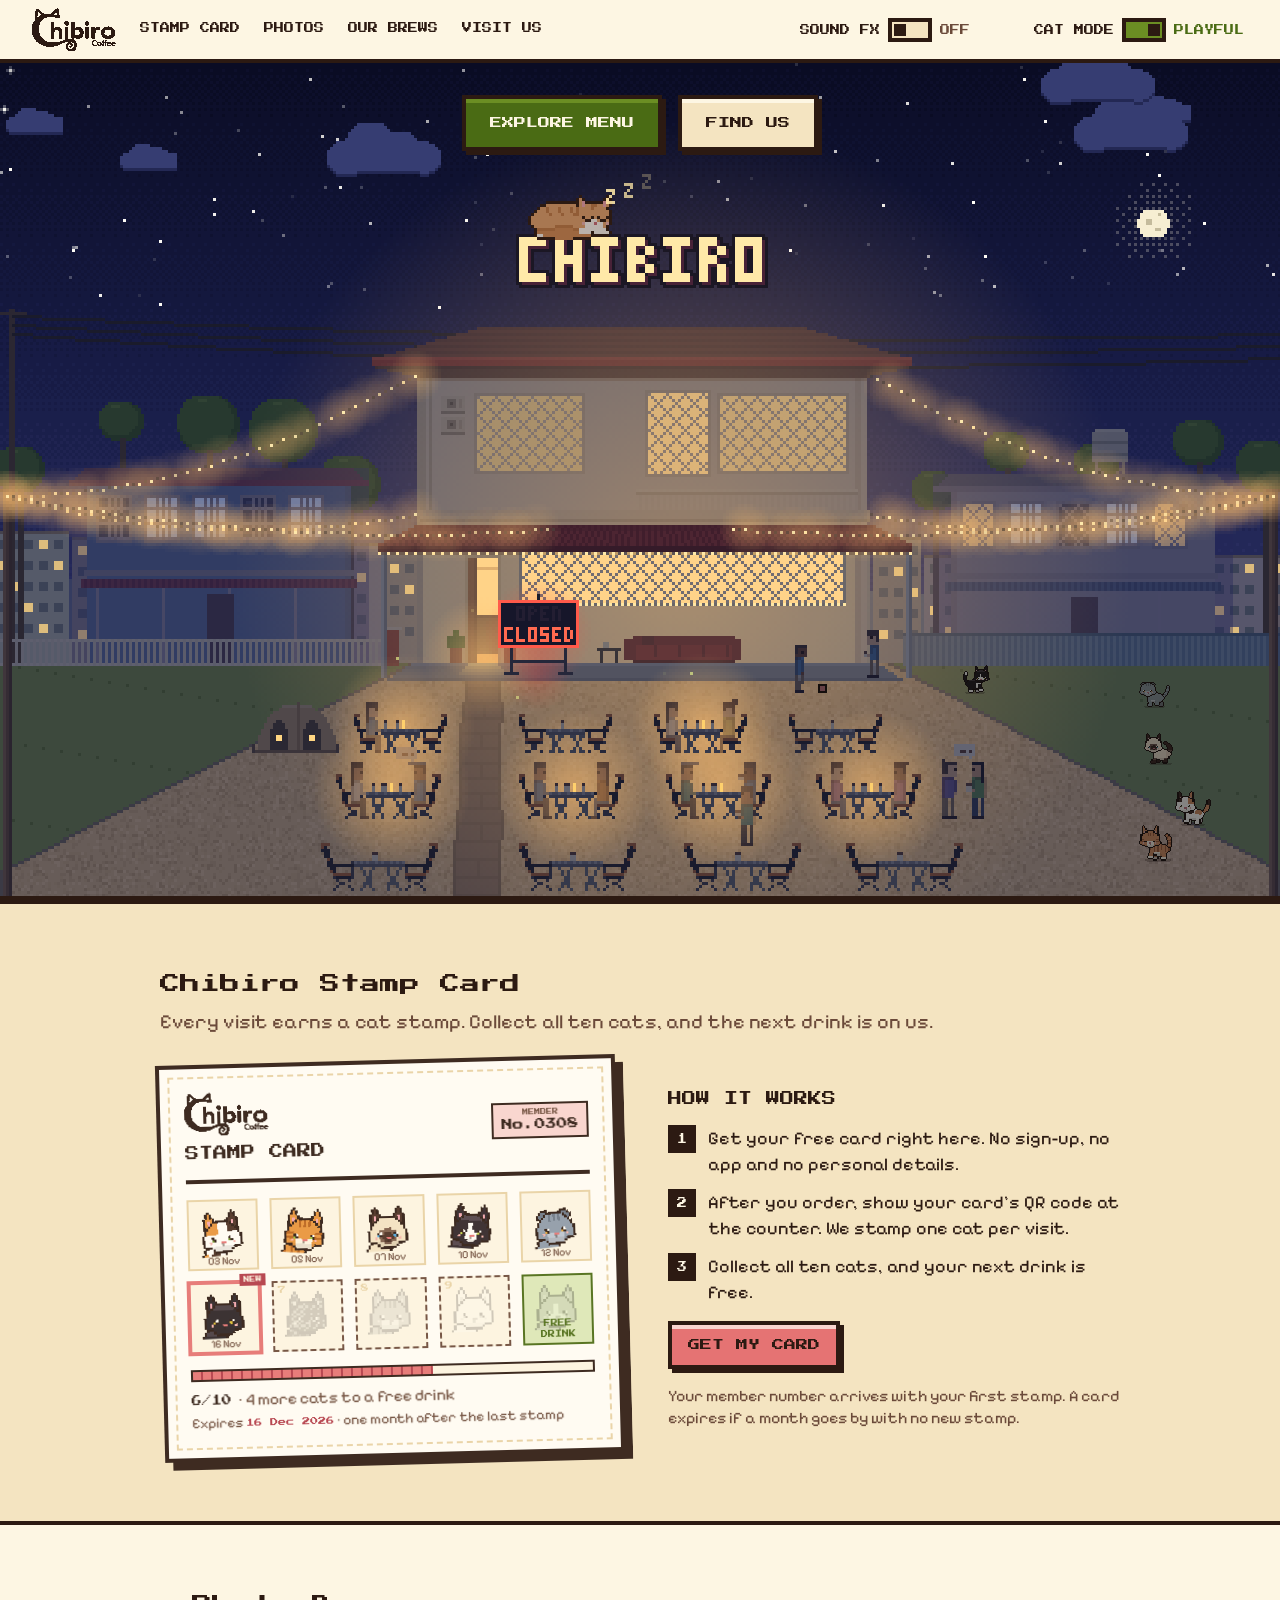
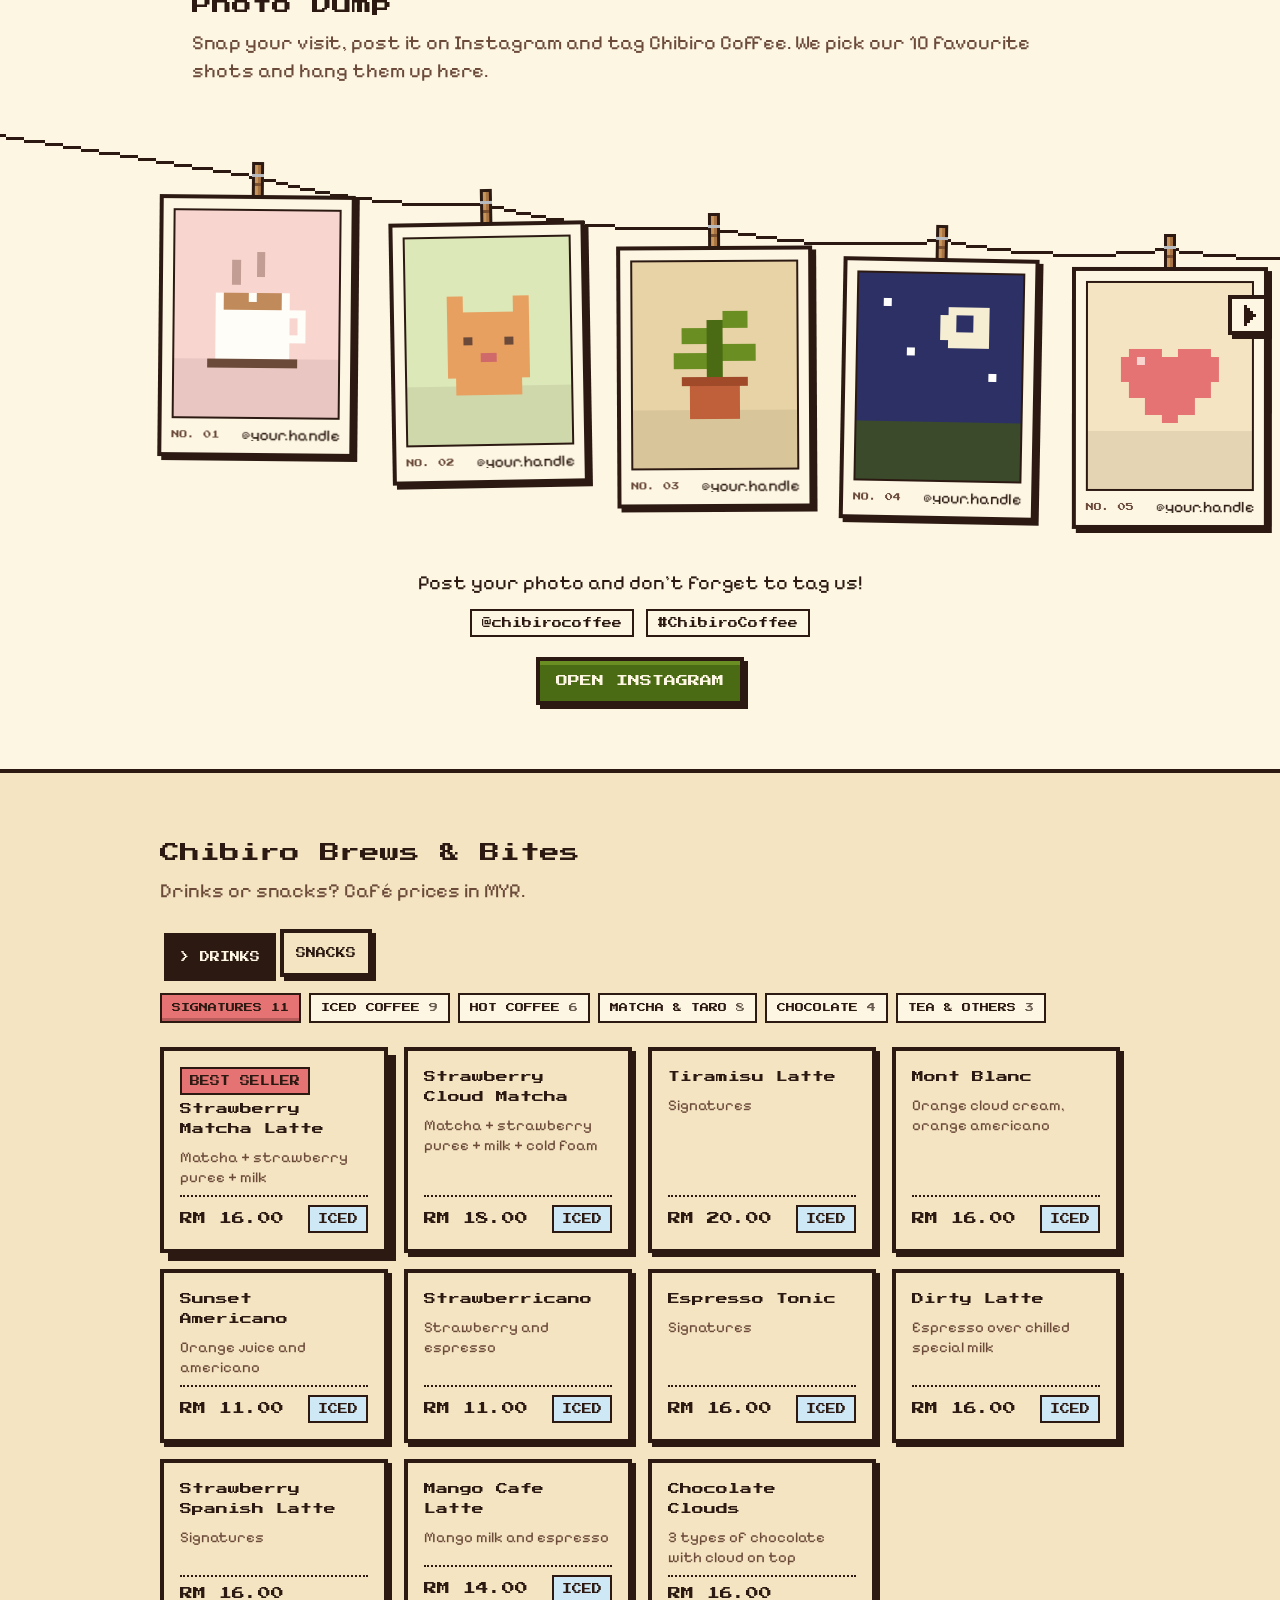
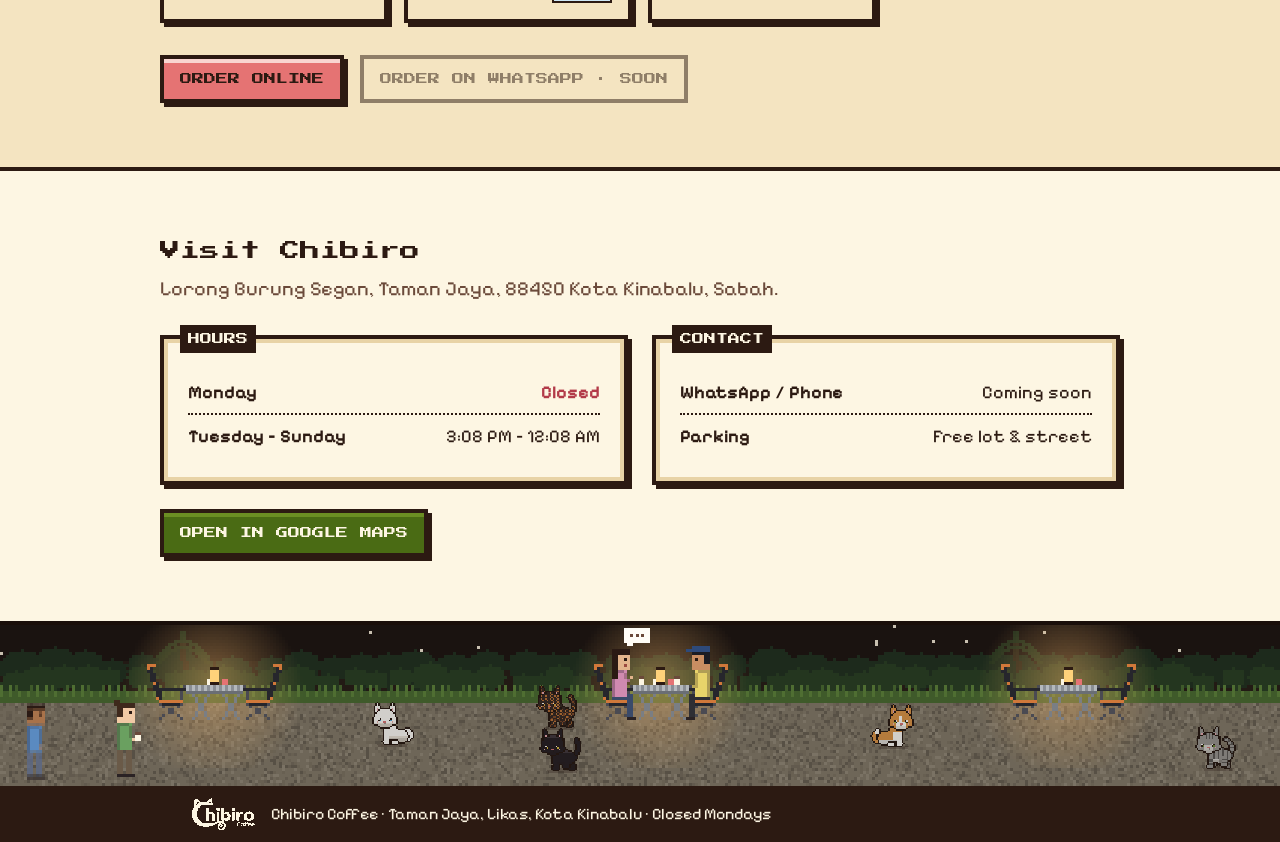
==== index.html @ 0aba1132 "Add Photo Dump, online ordering link, sleeping sign cat and scene timing updates Site changes made i" ====
<!doctype html>
<html lang="en">
<head>
<meta charset="utf-8">
<meta name="viewport" content="width=device-width, initial-scale=1">
<title>Chibiro Coffee — Home-Brewed Specialty Coffee in Likas</title>
<meta name="description" content="Chibiro Coffee: cozy, cat-approved specialty coffee in Taman Jaya, Likas, Kota Kinabalu. Open Tuesday to Sunday, 3:08 PM – 12:08 AM.">
<link rel="icon" href="assets/chibiro-favicon.svg">
<!-- link previews (WhatsApp, Facebook, X, Telegram…). og:image and og:url must be absolute: update the address if the site moves -->
<meta property="og:type" content="website">
<meta property="og:site_name" content="Chibiro Coffee">
<meta property="og:title" content="Chibiro Coffee · Cat-Approved Specialty Coffee in Likas">
<meta property="og:description" content="A cozy home café in Taman Jaya, Likas, Kota Kinabalu. Specialty coffee under the fairy lights, from 3:08 PM to 12:08 AM, Tuesday to Sunday.">
<meta property="og:url" content="https://nyleworks.github.io/Chibiro-Coffee/">
<meta property="og:image" content="https://nyleworks.github.io/Chibiro-Coffee/assets/og-image.png">
<meta property="og:image:width" content="1200">
<meta property="og:image:height" content="630">
<meta property="og:image:alt" content="Pixel-art Chibiro Coffee café at sunset: the white two-storey house with a red awning, a neon OPEN sign, fairy lights and customers at tables in the yard.">
<meta property="og:locale" content="en_MY">
<meta name="twitter:card" content="summary_large_image">
<meta name="theme-color" content="#fdf6e3">
<link rel="preconnect" href="https://fonts.googleapis.com">
<link rel="preconnect" href="https://fonts.gstatic.com" crossorigin>
<!-- fonts load without blocking the first paint (display=swap already shows the fallback until they arrive) -->
<link rel="preload" as="style" href="https://fonts.googleapis.com/css2?family=Press+Start+2P&family=Pixelify+Sans:wght@400;700&display=swap" onload="this.onload=null;this.rel='stylesheet'">
<noscript><link rel="stylesheet" href="https://fonts.googleapis.com/css2?family=Press+Start+2P&family=Pixelify+Sans:wght@400;700&display=swap"></noscript>
<link rel="stylesheet" href="styles.css">
</head>
<body class="cb">
  <nav class="cb-nav" aria-label="Main">
    <a class="cb-nav__brand" href="#top" data-go="top"><img src="assets/chibiro-wordmark.svg" alt="Chibiro Coffee" width="84" height="43"></a>
    <ul class="cb-nav__links">
      <li><a href="#stamps" data-go="stamps">Stamp<span class="cb-nav__wide"> Card</span><span class="cb-nav__narrow">s</span></a></li>
      <li><a href="#photos" data-go="photos">Photos</a></li>
      <li><a href="#brews" data-go="brews">Our Brews</a></li>
      <li><a href="#visit" data-go="visit">Visit Us</a></li>
    </ul>
    <div class="cb-nav__tools">
      <button class="cb-toggle" id="soundToggle" role="switch" aria-checked="false"><span>Sound FX</span><span class="cb-toggle__track"></span><span class="cb-toggle__state">Off</span></button>
      <button class="cb-toggle" id="catToggle" role="switch" aria-checked="true"><span>Cat Mode</span><span class="cb-toggle__track"></span><span class="cb-toggle__state">Playful</span></button>
    </div>
  </nav>

  <main id="main">
  <header class="hero" id="top">
    <canvas class="hero__scene" id="scene" aria-hidden="true"></canvas>
    <div class="hero__body">
      <div class="hero__copy">
        <span class="cb-sr-only">Taman Jaya · Likas · Kota Kinabalu</span>
        <h1 class="cb-sr-only">Home-Brewed Specialty Coffee in Likas — Cat-Approved</h1>
        <p class="cb-sr-only">A cozy late-afternoon-to-midnight hangout with free Wi-Fi, free parking, and seats indoors and out. Open Tuesday to Sunday, 3:08 PM – 12:08 AM.</p>
        <div class="hero__cta">
          <a class="cb-btn cb-btn--lg" href="#brews" data-go="brews">Explore Menu</a>
          <a class="cb-btn cb-btn--lg cb-btn--plain" href="https://www.google.com/maps/search/?api=1&query=Chibiro+Coffee+Taman+Jaya+Likas+Kota+Kinabalu" target="_blank" rel="noopener">Find Us</a>
        </div>
      </div>
    </div>
    <div class="hero__stage" id="stage" aria-hidden="true"></div>
  </header>

  <section class="cb-section alt" id="stamps">
    <div class="cb-section__inner">
      <h2 class="cb-section__title">Chibiro Stamp Card</h2>
      <p class="cb-section__lead">Every visit earns a cat stamp. Collect all ten cats, and the next drink is on us.</p>
      <div class="stamps">
        <div class="stamp-card" id="stampCard" aria-live="polite"></div>
        <div class="stamp-how" id="stampSide">
          <h3 class="stamp-how__title">How it works</h3>
          <ol class="stamp-steps">
            <li><span class="stamp-steps__n">1</span><span>Get your free card right here. No sign-up, no app and no personal details.</span></li>
            <li><span class="stamp-steps__n">2</span><span>After you order, show your card's QR code at the counter. We stamp one cat per visit.</span></li>
            <li><span class="stamp-steps__n">3</span><span>Collect all ten cats, and your next drink is free.</span></li>
          </ol>
          <button class="cb-btn cb-btn--berry" type="button" data-stamp="get">Get my card</button>
          <p class="stamp-how__note">Your member number arrives with your first stamp. A card expires if a month goes by with no new stamp.</p>
        </div>
      </div>
    </div>
  </section>

  <section class="cb-section photos" id="photos">
    <div class="cb-section__inner">
      <h2 class="cb-section__title">Photo Dump</h2>
      <p class="cb-section__lead">Snap your visit, post it on Instagram and tag Chibiro Coffee. We pick our 10 favourite shots and hang them up here.</p>
    </div>
    <div class="photo-line">
      <button class="photo-line__btn photo-line__btn--prev" type="button" data-photos="-1" aria-label="Previous photos"></button>
      <div class="photo-line__track" id="photoTrack" tabindex="0" role="region" aria-label="Featured customer photos. Scroll sideways to see all 10.">
        <canvas class="photo-line__string" id="photoString" aria-hidden="true"></canvas>
        <ol class="photo-line__list" id="photoList"></ol>
      </div>
      <button class="photo-line__btn photo-line__btn--next" type="button" data-photos="1" aria-label="Next photos"></button>
    </div>
    <div class="cb-section__inner photos__cta">
      <p class="photos__ask">Post your photo and don't forget to tag us!</p>
      <p class="photos__tags"><span class="photos__tag">@chibirocoffee</span><span class="photos__tag">#ChibiroCoffee</span></p>
      <a class="cb-btn" href="#" data-todo="Instagram link">Open Instagram</a>
    </div>
  </section>

  <section class="cb-section alt" id="brews">
    <div class="cb-section__inner">
      <h2 class="cb-section__title">Chibiro Brews &amp; Bites</h2>
      <p class="cb-section__lead">Drinks or snacks? Café prices in MYR.</p>
      <div class="cb-tabs" id="tabs"></div>
      <div id="menu"></div>
      <div class="order">
        <a class="cb-btn cb-btn--berry" href="https://order.epos.com/page/my-muhammad-auf-afibukhari/menu?storeId=20260727111511000210001507559724&amp;serviceType=PICKUP&amp;storeType=RESTAURANT" target="_blank" rel="noopener">Order Online</a>
        <span class="cb-btn cb-btn--plain is-off" aria-disabled="true">Order on WhatsApp · Soon</span>
      </div>
    </div>
  </section>

  <section class="cb-section" id="visit">
    <div class="cb-section__inner">
      <h2 class="cb-section__title">Visit Chibiro</h2>
      <p class="cb-section__lead">Lorong Burung Segan, Taman Jaya, 88450 Kota Kinabalu, Sabah.</p>
      <div class="visit">
        <section class="cb-panel">
          <h3 class="cb-panel__title">Hours</h3>
          <dl class="cb-panel__rows">
            <div class="cb-panel__row"><dt>Monday</dt><dd class="is-closed">Closed</dd></div>
            <div class="cb-panel__row"><dt>Tuesday – Sunday</dt><dd>3:08 PM – 12:08 AM</dd></div>
          </dl>
        </section>
        <section class="cb-panel">
          <h3 class="cb-panel__title">Contact</h3>
          <dl class="cb-panel__rows">
            <div class="cb-panel__row"><dt>WhatsApp / Phone</dt><dd>Coming soon</dd></div>
            <div class="cb-panel__row"><dt>Parking</dt><dd>Free lot &amp; street</dd></div>
          </dl>
        </section>
      </div>
      <div class="visit__links">
        <a class="cb-btn" href="https://www.google.com/maps/search/?api=1&query=Chibiro+Coffee+Taman+Jaya+Likas+Kota+Kinabalu" target="_blank" rel="noopener">Open in Google Maps</a>
      </div>
    </div>
  </section>
  </main>

  <footer class="foot cb-on-roast">
    <div class="den" aria-hidden="true">
      <canvas class="den__yard" id="denYard"></canvas>
      <div class="den__cats" id="denCats"></div>
    </div>
    <div class="foot__row">
      <img src="assets/chibiro-wordmark-light.svg" alt="" width="84" height="43">
      <p>Chibiro Coffee · Taman Jaya, Likas, Kota Kinabalu · Closed Mondays</p>
    </div>
  </footer>

<div id="cats">
  <div id="yarn" aria-hidden="true"></div>
  <button class="cb-cat" aria-label="Pet the Calico"><canvas class="cb-cat__sprite" width="32" height="32"></canvas><span class="cb-cat__bubble"><img alt="" width="16" height="16"></span></button>
  <button class="cb-cat" aria-label="Pet the Orange Tabby"><canvas class="cb-cat__sprite" width="32" height="32"></canvas><span class="cb-cat__bubble"><img alt="" width="16" height="16"></span></button>
  <button class="cb-cat" aria-label="Pet the Siamese"><canvas class="cb-cat__sprite" width="32" height="32"></canvas><span class="cb-cat__bubble"><img alt="" width="16" height="16"></span></button>
  <button class="cb-cat" aria-label="Pet the Tuxedo"><canvas class="cb-cat__sprite" width="32" height="32"></canvas><span class="cb-cat__bubble"><img alt="" width="16" height="16"></span></button>
  <button class="cb-cat" aria-label="Pet the Scottish Fold"><canvas class="cb-cat__sprite" width="32" height="32"></canvas><span class="cb-cat__bubble"><img alt="" width="16" height="16"></span></button>
</div>

<!-- qrcode.js is loaded by app.js only when a stamp card needs its QR code -->
<script src="scene.js" defer></script>
<script src="app.js" defer></script>
</body>
</html>
---- styles.css ----
/* Chibiro Coffee — design tokens (from the Chibiro Coffee design system) */
:root {
  --cream: #fdf6e3;
  --parchment: #f4e4c1;
  --parchment-deep: #e8d3a6;
  --roast: #2c1a12;
  --roast-soft: #6b4a3a;
  --matcha: #6b8e23;
  --matcha-deep: #4a6b14;
  --matcha-foam: #dce8b8;
  --strawberry: #e57373;
  --strawberry-deep: #b23a48;
  --strawberry-milk: #f9d5d0;
  --cat-white: #fffdf7;
  --space-1: 4px;
  --space-2: 8px;
  --space-3: 12px;
  --space-4: 16px;
  --space-6: 24px;
  --space-8: 32px;
  --space-12: 48px;
  --space-16: 64px;
  --radius-none: 0px;
  --shadow-drop: 4px 4px 0 #2c1a12;
  --shadow-hover: 2px 2px 0 #2c1a12;
  --shadow-lift: 8px 8px 0 #2c1a12;
  --border-pixel: 4px;
  --border-thin: 2px;
  --sprite-md: 48px;
  --z-nav: 40;
  --z-cats: 50;
  --font-display: "Press Start 2P", "Silkscreen", ui-monospace, monospace;
  --font-body: "Pixelify Sans", "VT323", ui-monospace, monospace;
}
/* Chibiro Coffee — component styles. Every value comes from tokens.css. */

.cb, .cb *, .cb *::before, .cb *::after { box-sizing: border-box; }
.cb {
  margin: 0;
  font-family: var(--font-body);
  font-size: 18px;
  line-height: 26px;
  color: var(--roast);
  background: var(--cream);
  -webkit-font-smoothing: none;
  font-smooth: never;
}
.cb img { image-rendering: pixelated; }
.cb :focus-visible { outline: var(--border-pixel) solid var(--roast); outline-offset: var(--space-1); }
.cb-on-roast :focus-visible { outline-color: var(--cream); }

/* ---------- Button ---------- */
.cb-btn {
  display: inline-flex; align-items: center; justify-content: center; gap: var(--space-2);
  padding: var(--space-3) var(--space-4);
  font-family: var(--font-display); font-size: 12px; line-height: 16px; text-transform: uppercase;
  text-decoration: none; cursor: pointer;
  color: var(--cream); background: var(--matcha-deep);
  border: var(--border-pixel) solid var(--roast); border-radius: var(--radius-none);
  box-shadow: inset 0 var(--space-1) 0 var(--matcha), var(--shadow-drop);
}
.cb-btn:hover { transform: translate(2px, 2px); box-shadow: inset 0 var(--space-1) 0 var(--matcha), var(--shadow-hover); }
.cb-btn:active { transform: translate(4px, 4px); box-shadow: inset 0 var(--space-1) 0 var(--matcha); }
.cb-btn--berry { color: var(--roast); background: var(--strawberry); box-shadow: inset 0 var(--space-1) 0 var(--strawberry-milk), var(--shadow-drop); }
.cb-btn--berry:hover { box-shadow: inset 0 var(--space-1) 0 var(--strawberry-milk), var(--shadow-hover); }
.cb-btn--berry:active { box-shadow: inset 0 var(--space-1) 0 var(--strawberry-milk); }
.cb-btn--plain { color: var(--roast); background: var(--parchment); box-shadow: inset 0 var(--space-1) 0 var(--cream), var(--shadow-drop); }
.cb-btn--plain:hover { box-shadow: inset 0 var(--space-1) 0 var(--cream), var(--shadow-hover); }
.cb-btn--plain:active { background: var(--parchment-deep); box-shadow: none; }
.cb-btn--lg { padding: var(--space-4) var(--space-6); }

/* ---------- Tag ---------- */
.cb-tag {
  display: inline-block; padding: var(--space-1) var(--space-2);
  font-family: var(--font-display); font-size: 10px; line-height: 16px; text-transform: uppercase; white-space: nowrap;
  color: var(--roast); background: var(--cream);
  border: var(--border-thin) solid var(--roast);
}
.cb-tag--berry { background: var(--strawberry); }

/* ---------- Toggle ---------- */
.cb-toggle {
  display: inline-flex; align-items: center; gap: var(--space-2);
  padding: var(--space-1); background: none; border: 0; cursor: pointer;
  font-family: var(--font-display); font-size: 10px; line-height: 16px; text-transform: uppercase; color: var(--roast);
}
.cb-toggle__track {
  position: relative; width: 44px; height: 24px; flex: none;
  background: var(--parchment); border: var(--border-pixel) solid var(--roast);
}
.cb-toggle__track::after {
  content: ""; position: absolute; top: 2px; left: 2px; width: 12px; height: 12px; background: var(--roast);
}
.cb-toggle[aria-checked="true"] .cb-toggle__track { background: var(--matcha); }
.cb-toggle[aria-checked="true"] .cb-toggle__track::after { left: 22px; }
.cb-toggle__state { min-width: 7ch; text-align: left; color: var(--roast-soft); }
.cb-toggle[aria-checked="true"] .cb-toggle__state { color: var(--matcha-deep); }

/* ---------- NavBar ---------- */
.cb-nav {
  position: sticky; top: 0; z-index: var(--z-nav);
  display: flex; align-items: center; flex-wrap: wrap; gap: var(--space-2) var(--space-6);
  padding: var(--space-2) var(--space-8);
  background: var(--cream); border-bottom: var(--border-pixel) solid var(--roast);
}
.cb-nav__brand { display: inline-flex; align-items: center; gap: var(--space-2); text-decoration: none; color: var(--roast);
  font-family: var(--font-display); font-size: 12px; line-height: 20px; text-transform: uppercase; }
.cb-nav__brand img { display: block; width: 84px; height: 43px; }
.cb-nav__links { display: flex; gap: var(--space-6); margin: 0 auto 0 0; padding: 0; list-style: none; }
.cb-nav__links a {
  display: block; padding: var(--space-2) 0; color: var(--roast); text-decoration: none;
  font-family: var(--font-display); font-size: 10px; line-height: 16px; text-transform: uppercase;
  border-bottom: var(--border-pixel) solid transparent;
}
.cb-nav__links a:hover, .cb-nav__links a[aria-current] { border-bottom-color: var(--matcha); }
.cb-nav__tools { display: flex; flex-wrap: wrap; gap: var(--space-2) var(--space-4); }
@media (max-width: 767px) {
  /* Phone: the toggles sit in a first row that scrolls away; only the emblem-and-links row (48px) sticks. */
  .cb-nav { top: -40px; gap: var(--space-2) var(--space-3); padding: var(--space-2) var(--space-4); }
  .cb-nav__tools { order: -1; width: 100%; flex-wrap: nowrap; justify-content: space-between; gap: var(--space-2); }
  .cb-nav__tools .cb-toggle__state { display: none; }
  .cb-nav__brand img { width: 55px; height: 28px; }
  .cb-nav__links { flex: 1; margin: 0; justify-content: space-between; gap: var(--space-2); }
}

/* ---------- FilterTabs ---------- */
.cb-tabs { display: flex; flex-wrap: wrap; gap: var(--space-2); margin: 0; padding: 0; }
.cb-tab {
  padding: var(--space-3) var(--space-3); cursor: pointer;
  font-family: var(--font-display); font-size: 10px; line-height: 16px; text-transform: uppercase;
  color: var(--roast); background: var(--parchment);
  border: var(--border-pixel) solid var(--roast); border-radius: var(--radius-none);
  box-shadow: var(--shadow-drop);
}
.cb-tab:hover { background: var(--parchment-deep); }
.cb-tab[aria-pressed="true"] { color: var(--cream); background: var(--roast); box-shadow: none; transform: translate(4px, 4px); }
.cb-tab[aria-pressed="true"]::before { content: "> "; }

/* ---------- MenuCard ---------- */
.cb-item {
  display: flex; flex-direction: column; gap: var(--space-2);
  padding: var(--space-4); min-width: 0;
  background: var(--parchment); border: var(--border-pixel) solid var(--roast); box-shadow: var(--shadow-drop);
}
.cb-item--featured { box-shadow: var(--shadow-lift); }
.cb-item__head { display: flex; align-items: flex-start; justify-content: space-between; gap: var(--space-2); }
.cb-item__name { margin: 0; font-family: var(--font-display); font-size: 12px; line-height: 20px; font-weight: 400; }
.cb-item__meta { margin: 0; font-size: 16px; line-height: 22px; color: var(--roast-soft); }
.cb-item__foot { display: flex; align-items: center; justify-content: space-between; gap: var(--space-2); margin-top: auto;
  padding-top: var(--space-2); border-top: var(--border-thin) dotted var(--roast); }
.cb-item__price { font-size: 22px; line-height: 26px; font-weight: 700; }
.cb-item__opts { display: flex; gap: var(--space-1); }

/* ---------- InfoPanel ---------- */
.cb-panel {
  position: relative; margin: 0; padding: var(--space-8) var(--space-6) var(--space-6);
  background: var(--cream); border: var(--border-pixel) solid var(--roast);
  box-shadow: inset 0 0 0 var(--space-1) var(--parchment-deep), var(--shadow-drop);
}
.cb-panel__title {
  position: absolute; top: -14px; left: var(--space-4); margin: 0; padding: var(--space-1) var(--space-2);
  font-family: var(--font-display); font-size: 12px; line-height: 20px; font-weight: 400; text-transform: uppercase;
  color: var(--cream); background: var(--roast);
}
.cb-panel__rows { margin: 0; }
.cb-panel__row { display: flex; align-items: baseline; justify-content: space-between; gap: var(--space-4);
  padding: var(--space-2) 0; border-bottom: var(--border-thin) dotted var(--roast); }
.cb-panel__row:last-child { border-bottom: 0; }
.cb-panel__row dt { font-weight: 700; }
.cb-panel__row dd { margin: 0; text-align: right; }
.cb-panel__row dd.is-closed { color: var(--strawberry-deep); font-weight: 700; }
.cb-panel a { color: var(--matcha-deep); text-decoration-thickness: 2px; text-underline-offset: 4px; }

/* ---------- CatSprite ---------- */
.cb-cat { display: inline-block; position: relative; width: var(--sprite-md); height: var(--sprite-md);
  padding: 0; background: none; border: 0; cursor: pointer; line-height: 0; }
.cb-cat__sprite { display: block; width: 100%; height: 100%; image-rendering: pixelated; }
.cb-cat--flip > .cb-cat__sprite { transform: scaleX(-1); }
.cb-cat.is-petted > .cb-cat__sprite { animation: cb-hop 0.36s steps(3, end); }
.cb-cat--flip.is-petted > .cb-cat__sprite { animation-name: cb-hop-flip; }
.cb-cat__bubble {
  position: absolute; left: 50%; bottom: calc(100% + var(--space-2)); margin-left: -18px;
  display: none; width: 36px; height: 32px; place-items: center;
  background: var(--strawberry-milk); border: var(--border-pixel) solid var(--roast);
}
.cb-cat__bubble::after { content: ""; position: absolute; left: 10px; bottom: -12px; width: 8px; height: 8px; background: var(--roast); }
.cb-cat__bubble img { width: 16px; height: 16px; object-fit: contain; }
.cb-cat.is-petted .cb-cat__bubble { display: grid; }
@keyframes cb-hop { 0% { transform: translateY(0); } 50% { transform: translateY(-12px); } 100% { transform: translateY(0); } }
@keyframes cb-hop-flip { 0% { transform: scaleX(-1) translateY(0); } 50% { transform: scaleX(-1) translateY(-12px); } 100% { transform: scaleX(-1) translateY(0); } }
@media (prefers-reduced-motion: reduce) {
  .cb-cat.is-petted > .cb-cat__sprite { animation: none; }
  .cb-btn:hover, .cb-btn:active { transform: none; }
}

/* ---------- Page layout ---------- */
.cb-section { padding: var(--space-16) var(--space-8); }
.cb-section__inner { max-width: 960px; margin: 0 auto; }
.cb-section__title { margin: 0 0 var(--space-2); font-family: var(--font-display); font-size: 20px; line-height: 32px; font-weight: 400; }
.cb-section__lead { margin: 0 0 var(--space-6); font-size: 20px; line-height: 28px; color: var(--roast-soft); }
@media (max-width: 767px) {
  .cb-section { padding: var(--space-12) var(--space-4); }
}

/* ---------- Home page ---------- */
html { scroll-padding-top: 72px; }
body { overflow-x: hidden; }
.hero {
  position: relative; isolation: isolate; overflow: hidden;
  display: flex; flex-direction: column;
  min-height: calc(100vh - var(--nav-h, 68px));
  min-height: calc(100svh - var(--nav-h, 68px));
  background: var(--parchment);
  border-bottom: var(--border-pixel) solid var(--roast);
}
.hero__scene { position: absolute; top: 0; left: 0; z-index: -1; display: block; image-rendering: crisp-edges; image-rendering: pixelated; }
.hero__body { flex: 1; display: flex; align-items: flex-start; justify-content: center; width: 100%; padding: var(--space-8) var(--space-8) var(--space-6); }
.hero__copy { display: flex; justify-content: center; }
.cb-sr-only { position: absolute; width: 1px; height: 1px; margin: -1px; padding: 0; overflow: hidden; clip-path: inset(50%); white-space: nowrap; border: 0; }
.hero__cta { display: flex; flex-wrap: wrap; justify-content: center; gap: var(--space-4); }
.hero__stage { flex: none; height: 96px; }
.order { display: flex; flex-wrap: wrap; align-items: center; gap: var(--space-4); margin-top: var(--space-8); }
.visit { display: grid; gap: var(--space-8) var(--space-6); grid-template-columns: repeat(auto-fit, minmax(300px, 1fr)); margin-top: var(--space-8); }
.visit__links { display: flex; flex-wrap: wrap; gap: var(--space-4); margin-top: var(--space-6); }
.alt { background: var(--parchment); border-top: var(--border-pixel) solid var(--roast); border-bottom: var(--border-pixel) solid var(--roast); }
.foot { padding: 0 0 var(--space-3); color: var(--cream); background: var(--roast); }
.foot__row { display: flex; align-items: center; gap: var(--space-4); max-width: 960px; margin: 0 auto; padding: var(--space-3) var(--space-8) 0; }
.foot p { font-size: 16px; line-height: 22px; }
.foot__row img { flex: none; width: 63px; height: 32px; }
.foot p { margin: 0; }
#cats { position: absolute; inset: 0; z-index: var(--z-cats); pointer-events: none; overflow: hidden; }
#cats .cb-cat { position: absolute; top: 0; left: 0; pointer-events: auto; will-change: transform; }
#yarn { position: absolute; top: 0; left: 0; width: 20px; height: 20px; background: var(--strawberry); border: var(--border-pixel) solid var(--roast); will-change: transform; }
@media (max-width: 767px) {
  /* keep room under the text for the house and its yard, even on short phones */
  .hero__body { align-items: flex-start; padding: var(--space-4); }
  .hero__cta { gap: var(--space-3); }
  .hero__cta .cb-btn--lg { padding: var(--space-3) var(--space-3); font-size: 10px; }
  .hero__stage { height: 96px; }
}

/* Menu: Drinks / Snacks pages of 4×4 cards (2×4 on phones) */
#tabs { margin-bottom: var(--space-6); }
.menu-grid { display: grid; grid-template-columns: repeat(4, minmax(0, 1fr)); gap: var(--space-4); }
.menu-grid .cb-item { min-height: 150px; }
.menu-grid .cb-item__name { overflow-wrap: anywhere; }
.menu-grid .cb-item__meta { font-size: 15px; line-height: 20px; }
.menu-grid .cb-item__price { font-size: 20px; line-height: 24px; }
.cb-item__price.is-ask { font-size: 16px; color: var(--roast-soft); }
.cb-tag--ice { background: #cfe8f6; }
.cb-tag--hot { background: #f6d2b0; }
.menu-pager { display: flex; align-items: center; justify-content: center; gap: var(--space-4); margin-top: var(--space-6); }
.menu-pager__btn { min-width: 48px; padding-left: var(--space-3); padding-right: var(--space-3); }
.menu-pager__btn[disabled] { opacity: 0.4; cursor: default; pointer-events: none; }
.cb-btn.is-off { opacity: 0.5; cursor: default; pointer-events: none; box-shadow: none; }
/* each dot is a 24px tap target with the same 14px square drawn inside it */
.menu-pager__dots { display: flex; gap: 0; }
.menu-pager__dot { display: grid; place-items: center; width: 24px; height: 24px; padding: 0; background: none; border: 0; cursor: pointer; }
.menu-pager__dot::before { content: ""; box-sizing: border-box; width: 14px; height: 14px; background: var(--cream); border: var(--border-thin) solid var(--roast); }
.menu-pager__dot[aria-current="page"]::before { background: var(--roast); }
.menu-pager__count { font-family: var(--font-display); font-size: 10px; }
@media (max-width: 1023px) { .menu-grid .cb-item { padding: var(--space-3); } .menu-grid .cb-item__name { font-size: 10px; line-height: 16px; } }
@media (max-width: 767px) { .menu-grid { grid-template-columns: repeat(2, minmax(0, 1fr)); gap: var(--space-3); } .menu-grid .cb-item { min-height: 132px; }
  .menu-grid .cb-item__meta { font-size: 13px; line-height: 17px; } .menu-grid .cb-item__price { font-size: 17px; } .menu-pager__count { display: none; } }
/* prices in the blocky display font: Pixelify Sans's 2 reads like an 8 at card size */
.menu-grid .cb-item__price { font-family: var(--font-display); font-size: 13px; line-height: 18px; font-weight: 400; }
.menu-grid .cb-item__price.is-ask { font-size: 10px; }
.menu-grid .cb-item__price { white-space: nowrap; }
@media (max-width: 767px) { .menu-grid .cb-item__price { font-size: 10px; } .menu-grid .cb-item__foot { gap: 4px; } .menu-grid .cb-tag { padding-left: 4px; padding-right: 4px; } }

/* menu category chips under the Drinks / Snacks switch */
#tabs { display: block; }
.menu-shelves { display: flex; flex-wrap: wrap; gap: var(--space-2); }
.menu-cats { display: flex; flex-wrap: wrap; gap: var(--space-2); margin-top: var(--space-4); }
.menu-cat { font-family: var(--font-display); font-size: 9px; line-height: 14px; text-transform: uppercase; color: var(--roast); cursor: pointer;
  padding: 6px 10px; background: var(--cream); border: var(--border-thin) solid var(--roast); }
.menu-cat:hover { background: var(--parchment-deep); }
.menu-cat[aria-pressed="true"] { background: var(--strawberry); box-shadow: inset 0 -3px 0 rgba(44,26,18,0.25); }
.menu-cat__n { opacity: 0.7; }
.menu-cat[aria-pressed="true"] .menu-cat__n { opacity: 1; }   /* full roast on strawberry keeps the small count readable (WCAG AA) */
.menu-grid .cb-item__head { flex-direction: column-reverse; align-items: flex-start; gap: var(--space-1); }

/* ---------- Stamp card (design only, not wired up yet) ---------- */
.stamps { display: grid; grid-template-columns: minmax(0, 460px) minmax(0, 1fr); gap: var(--space-12); align-items: center; }
.stamp-card {
  position: relative; padding: var(--space-6);
  background: var(--cat-white); border: var(--border-pixel) solid var(--roast); box-shadow: var(--shadow-lift);
  transform: rotate(-1.5deg);
}
.stamp-card::before { content: ""; position: absolute; inset: var(--space-2); border: var(--border-thin) dashed var(--parchment-deep); pointer-events: none; }
.stamp-card__head { position: relative; display: flex; align-items: center; gap: var(--space-3);
  padding-bottom: var(--space-4); margin-bottom: var(--space-4); border-bottom: var(--border-pixel) solid var(--roast); }
.stamp-card__names { display: flex; flex-direction: column; gap: var(--space-1); flex: 1; min-width: 0; }
.stamp-card__title { font-family: var(--font-display); font-size: 14px; line-height: 20px; text-transform: uppercase; }
.stamp-card__no { font-family: var(--font-display); font-size: 8px; line-height: 12px; text-align: right; color: var(--roast-soft);
  padding: var(--space-1) var(--space-2); border: var(--border-thin) solid var(--roast-soft); }
.stamp-grid { position: relative; display: grid; grid-template-columns: repeat(5, minmax(0, 1fr)); gap: var(--space-3); margin: 0; padding: 0; list-style: none; }
.stamp-slot { position: relative; display: flex; flex-direction: column; align-items: center; justify-content: center; aspect-ratio: 1;
  background: var(--cream); border: var(--border-thin) dashed var(--roast-soft); }
.stamp-slot__num { font-family: var(--font-display); font-size: 12px; line-height: 16px; color: var(--parchment-deep); }
.stamp-slot.is-stamped { border-style: solid; border-color: var(--parchment-deep); }
.stamp-slot__date { position: absolute; bottom: 1px; left: 0; right: 0; text-align: center; font-size: 11px; line-height: 12px; color: var(--roast-soft); }
.stamp-slot.is-new { border-color: var(--strawberry); box-shadow: 0 0 0 var(--border-thin) var(--strawberry); }
.stamp-slot.is-new::after { content: "New"; position: absolute; top: -10px; right: -8px; padding: 2px 4px;
  font-family: var(--font-display); font-size: 6px; line-height: 8px; text-transform: uppercase; color: var(--cream); background: var(--strawberry-deep); }
.stamp-slot.is-reward { background: var(--matcha-foam); border: var(--border-thin) solid var(--matcha-deep); }
.stamp-slot__free { font-family: var(--font-display); font-size: 7px; line-height: 11px; text-align: center; text-transform: uppercase; color: var(--matcha-deep); }
.stamp-card__foot { position: relative; margin-top: var(--space-4); }
.stamp-meter { height: 12px; background: var(--cream); border: var(--border-thin) solid var(--roast); }
.stamp-meter span { display: block; height: 100%; background: repeating-linear-gradient(90deg, var(--strawberry) 0 8px, var(--strawberry-deep) 8px 10px); }
.stamp-card__count { margin: var(--space-2) 0 0; font-size: 16px; line-height: 22px; color: var(--roast-soft); }
.stamp-card__count b { font-family: var(--font-display); font-size: 10px; font-weight: 400; color: var(--roast); margin-right: var(--space-1); }
.stamp-how { display: flex; flex-direction: column; align-items: flex-start; gap: var(--space-4); }
.stamp-how__title { margin: 0; font-family: var(--font-display); font-size: 14px; line-height: 20px; font-weight: 400; text-transform: uppercase; }
.stamp-steps { display: flex; flex-direction: column; gap: var(--space-3); margin: 0; padding: 0; list-style: none; }
.stamp-steps li { display: flex; align-items: flex-start; gap: var(--space-3); }
.stamp-steps__n { flex: none; width: 28px; height: 28px; display: grid; place-items: center;
  font-family: var(--font-display); font-size: 10px; color: var(--cream); background: var(--roast); }
.stamp-how__note { margin: 0; font-size: 16px; line-height: 22px; color: var(--roast-soft); }
@media (max-width: 767px) {
  .stamps { grid-template-columns: minmax(0, 1fr); gap: var(--space-8); }
  .stamp-card { padding: var(--space-4); transform: rotate(-1deg); }
  .stamp-card::before { inset: var(--space-1); }
  .stamp-grid { gap: var(--space-2); }
  .stamp-card__title { font-size: 12px; }
  .stamp-slot__date { font-size: 9px; line-height: 10px; }
  .stamp-slot__free { font-size: 6px; line-height: 9px; }
  .cb-nav__links a { font-size: 8px; }
}
.stamp-card__logo { display: block; width: 84px; height: 43px; }
.stamp-card__names { gap: var(--space-2); }
.cb-nav__links a { white-space: nowrap; }
.cb-nav__narrow { display: none; }
@media (max-width: 400px) { .cb-nav__wide { display: none; } .cb-nav__narrow { display: inline; } }

/* stamp card: each stamp is one of the ten Chibiro cats */
.stamp-head { width: 70%; height: auto; image-rendering: pixelated; margin-top: -10%; }
.stamp-slot:not(.is-stamped) .stamp-head { filter: grayscale(1) brightness(1.15); opacity: 0.22; }
.stamp-slot.is-stamped .stamp-head { transform: rotate(-6deg); }
.stamp-slot.is-stamped:nth-child(2n) .stamp-head { transform: rotate(5deg); }
.stamp-slot.is-stamped:nth-child(3n) .stamp-head { transform: rotate(-2deg); }
.stamp-slot__num { position: absolute; top: 2px; left: 4px; font-size: 8px; line-height: 10px; }
.stamp-slot.is-reward .stamp-head { opacity: 0.3; }
.stamp-slot__free { position: absolute; bottom: 3px; left: 0; right: 0; }
.stamp-card__no { display: flex; flex-direction: column; align-items: center; gap: 2px; padding: var(--space-1) var(--space-2); color: var(--roast); background: var(--strawberry-milk); border: var(--border-thin) solid var(--roast); }
.stamp-card__no-label { font-size: 6px; line-height: 8px; color: var(--roast-soft); text-transform: uppercase; }
.stamp-card__no-num { font-size: 11px; line-height: 14px; }
.stamp-card__exp { margin: 2px 0 0; font-size: 14px; line-height: 20px; color: var(--roast-soft); }
.stamp-card__exp b { font-family: var(--font-display); font-size: 8px; font-weight: 400; color: var(--strawberry-deep); }


/* ---------- Footer yard: flat 2D gravel with three table sets, where five more cats live ---------- */
.den { position: relative; height: 165px; margin: 0;
  border-top: var(--border-pixel) solid #1a0f0a; overflow: hidden; }
.den__yard { position: absolute; inset: 0; width: 100%; height: 100%; image-rendering: pixelated; }
.den__cats { position: absolute; inset: 0; }
.den-cat { position: absolute; left: 0; top: 0; width: 48px; height: 48px; cursor: pointer; will-change: transform; }
.den-cat canvas { display: block; width: 100%; height: 100%; image-rendering: pixelated; filter: brightness(0.82) saturate(0.85); }
.den-cat.is-flip canvas { transform: scaleX(-1); }
.den-cat.is-hop canvas { animation: cb-hop 0.36s steps(3, end); }
.den-cat.is-flip.is-hop canvas { animation-name: cb-hop-flip; }
@media (max-width: 767px) {
  .den { height: 130px; }
  .foot__row { padding: var(--space-2) var(--space-4) 0; gap: var(--space-3); }
  .foot p { font-size: 13px; line-height: 18px; }
  .den-cat { width: 32px; height: 32px; }
}

/* stamp card: live card bits */
.stamp-card.is-sample { opacity: 0.92; }
.stamp-wait { margin: var(--space-8) 0; text-align: center; color: var(--roast-soft); }
.stamp-slot.is-fresh .stamp-head { animation: stamp-in 0.5s steps(4, end); }
@keyframes stamp-in { 0% { transform: scale(2) rotate(-14deg); opacity: 0; } 60% { transform: scale(0.9) rotate(-6deg); opacity: 1; } 100% { transform: scale(1) rotate(-6deg); } }
.stamp-demo { margin: 0; padding: var(--space-2) var(--space-3); font-size: 15px; line-height: 21px; background: var(--cream); border: var(--border-thin) dashed var(--roast-soft); }
.stamp-msg { margin: 0; padding: var(--space-2) var(--space-3); font-size: 16px; line-height: 22px; font-weight: 700; border: var(--border-thin) solid var(--roast); background: var(--strawberry-milk); }
.stamp-msg--ok { background: var(--matcha-foam); }
.stamp-qr { width: 176px; padding: var(--space-2); background: var(--cat-white); border: var(--border-pixel) solid var(--roast); box-shadow: var(--shadow-drop); }
.stamp-qr svg { display: block; width: 100%; height: auto; }
.stamp-live { display: flex; align-items: center; gap: var(--space-2); margin: 0; font-size: 15px; color: var(--matcha-deep); }
.stamp-live__dot { width: 8px; height: 8px; background: var(--matcha); animation: stamp-blink 1.2s steps(2, end) infinite; }
@keyframes stamp-blink { 50% { opacity: 0.2; } }
.stamp-links { display: flex; flex-wrap: wrap; gap: var(--space-2) var(--space-4); }
.stamp-link { padding: 0; background: none; border: 0; cursor: pointer; font: inherit; font-size: 16px; color: var(--matcha-deep); text-decoration: underline; text-decoration-thickness: 2px; text-underline-offset: 4px; }
.stamp-small { margin: 0; font-size: 14px; line-height: 20px; color: var(--roast-soft); }
@media (prefers-reduced-motion: reduce) { .stamp-slot.is-fresh .stamp-head, .stamp-live__dot { animation: none; } }

/* ---------- Photo Dump: 10 featured customer photos pegged to a string, scrolled sideways ---------- */
.photos { position: relative; padding-left: 0; padding-right: 0; }
.photos .cb-section__inner { padding: 0 var(--space-8); }
.photos .cb-section__lead { margin-bottom: var(--space-4); }
.photos__cta { display: flex; flex-direction: column; align-items: center; gap: var(--space-3); margin-top: var(--space-4); text-align: center; }
.photos__ask { margin: 0; font-size: 20px; line-height: 28px; color: var(--roast); }
.photos__tags { display: flex; flex-wrap: wrap; justify-content: center; gap: var(--space-3); margin: 0 0 var(--space-2); }
.photos__tag { padding: 4px 10px; font-family: var(--font-display); font-size: 10px; line-height: 16px; color: var(--roast); background: var(--cream); border: var(--border-thin) solid var(--roast); }
.photo-line { position: relative; }
.photo-line__track {
  position: relative; overflow-x: auto; overscroll-behavior-x: contain; scroll-snap-type: x proximity; scrollbar-width: none;
  padding: 0 max(var(--space-8), calc((100% - 960px) / 2)) var(--space-6);
}
.photo-line__track::-webkit-scrollbar { display: none; }
.photo-line__track:focus-visible { outline: var(--border-thin) dashed var(--roast); outline-offset: -6px; }
.photo-line__string { position: absolute; top: 0; left: 0; image-rendering: pixelated; pointer-events: none; }
.photo-line__list { position: relative; display: flex; align-items: flex-start; gap: var(--space-8); width: max-content; margin: 0; padding: 0; list-style: none; }
.photo { flex: none; position: relative; width: 196px; padding-top: 46px; scroll-snap-align: center; transform-origin: 50% 26px; will-change: transform; }
.photo__pin { position: absolute; top: 13px; left: 50%; z-index: 2; width: 12px; height: 36px; margin-left: -6px; background: url("data:image/svg+xml,%3Csvg xmlns='http://www.w3.org/2000/svg' viewBox='0 0 4 12' shape-rendering='crispEdges'%3E%3Crect x='0' y='0' width='4' height='12' fill='%232c1a12'/%3E%3Crect x='1' y='1' width='1' height='10' fill='%23c8955a'/%3E%3Crect x='2' y='1' width='1' height='10' fill='%23a87444'/%3E%3Crect x='0' y='4' width='4' height='1' fill='%23b8bcc0'/%3E%3Crect x='1' y='7' width='2' height='1' fill='%237a5030'/%3E%3C/svg%3E") center / 100% 100% no-repeat; image-rendering: pixelated; }
.photo__frame { margin: 0; padding: 10px 10px 0; background: var(--cream); border: var(--border-pixel) solid var(--roast); box-shadow: var(--shadow-drop); }
.photo__img { display: block; width: 100%; height: auto; aspect-ratio: 4 / 5; object-fit: cover; border: var(--border-thin) solid var(--roast); background: var(--parchment-deep); }
.photo__img.is-placeholder { image-rendering: pixelated; }
.photo__cap { display: flex; justify-content: space-between; gap: var(--space-2); padding: 10px 0 12px; font-family: var(--font-display); font-size: 8px; line-height: 12px; text-transform: uppercase; color: var(--roast-soft); }
.photo__cap span:last-child { overflow: hidden; text-overflow: ellipsis; white-space: nowrap; text-transform: none; font-family: var(--font-body); font-size: 16px; color: var(--roast); }
.photo-line__btn {
  position: absolute; top: 50%; z-index: 3; width: 40px; height: 40px; margin-top: -32px; padding: 0; cursor: pointer;
  background: var(--cream) url("data:image/svg+xml,%3Csvg xmlns='http://www.w3.org/2000/svg' viewBox='0 0 5 7' shape-rendering='crispEdges'%3E%3Cpath d='M1 0h1v1h1v1h1v1h1v1h-1v1h-1v1h-1v1h-1z' fill='%232c1a12'/%3E%3C/svg%3E") center / 15px 21px no-repeat; image-rendering: pixelated;
  border: var(--border-pixel) solid var(--roast); box-shadow: var(--shadow-drop);
}
.photo-line__btn:hover { box-shadow: var(--shadow-hover); transform: translate(2px, 2px); }
.photo-line__btn:disabled { opacity: 0; pointer-events: none; }
.photo-line__btn--prev { left: var(--space-3); transform: scaleX(-1); }
.photo-line__btn--prev:hover { transform: scaleX(-1) translate(-2px, 2px); }
.photo-line__btn--next { right: var(--space-3); }
@media (max-width: 767px) {
  .photo-line__btn { display: none; }
  .photos .cb-section__inner { padding: 0 var(--space-4); }
  .photo-line__track { padding-left: var(--space-4); padding-right: var(--space-4); }
  .photo { width: 156px; }
  .photo__cap { flex-direction: column; gap: 2px; padding: 8px 0 10px; }
  .photo__cap span:first-child { white-space: nowrap; }
  .photo-line__list { gap: var(--space-6); }
}

/* ---------- Phones: every button row sits centred (Niekki, 2026-11-17) ---------- */
@media (max-width: 767px) {
  .stamp-how > .cb-btn, .stamp-how > .stamp-link { align-self: center; }
  .stamp-links { justify-content: center; align-self: stretch; }
  .menu-shelves, .menu-cats, .order, .visit__links { justify-content: center; }
}
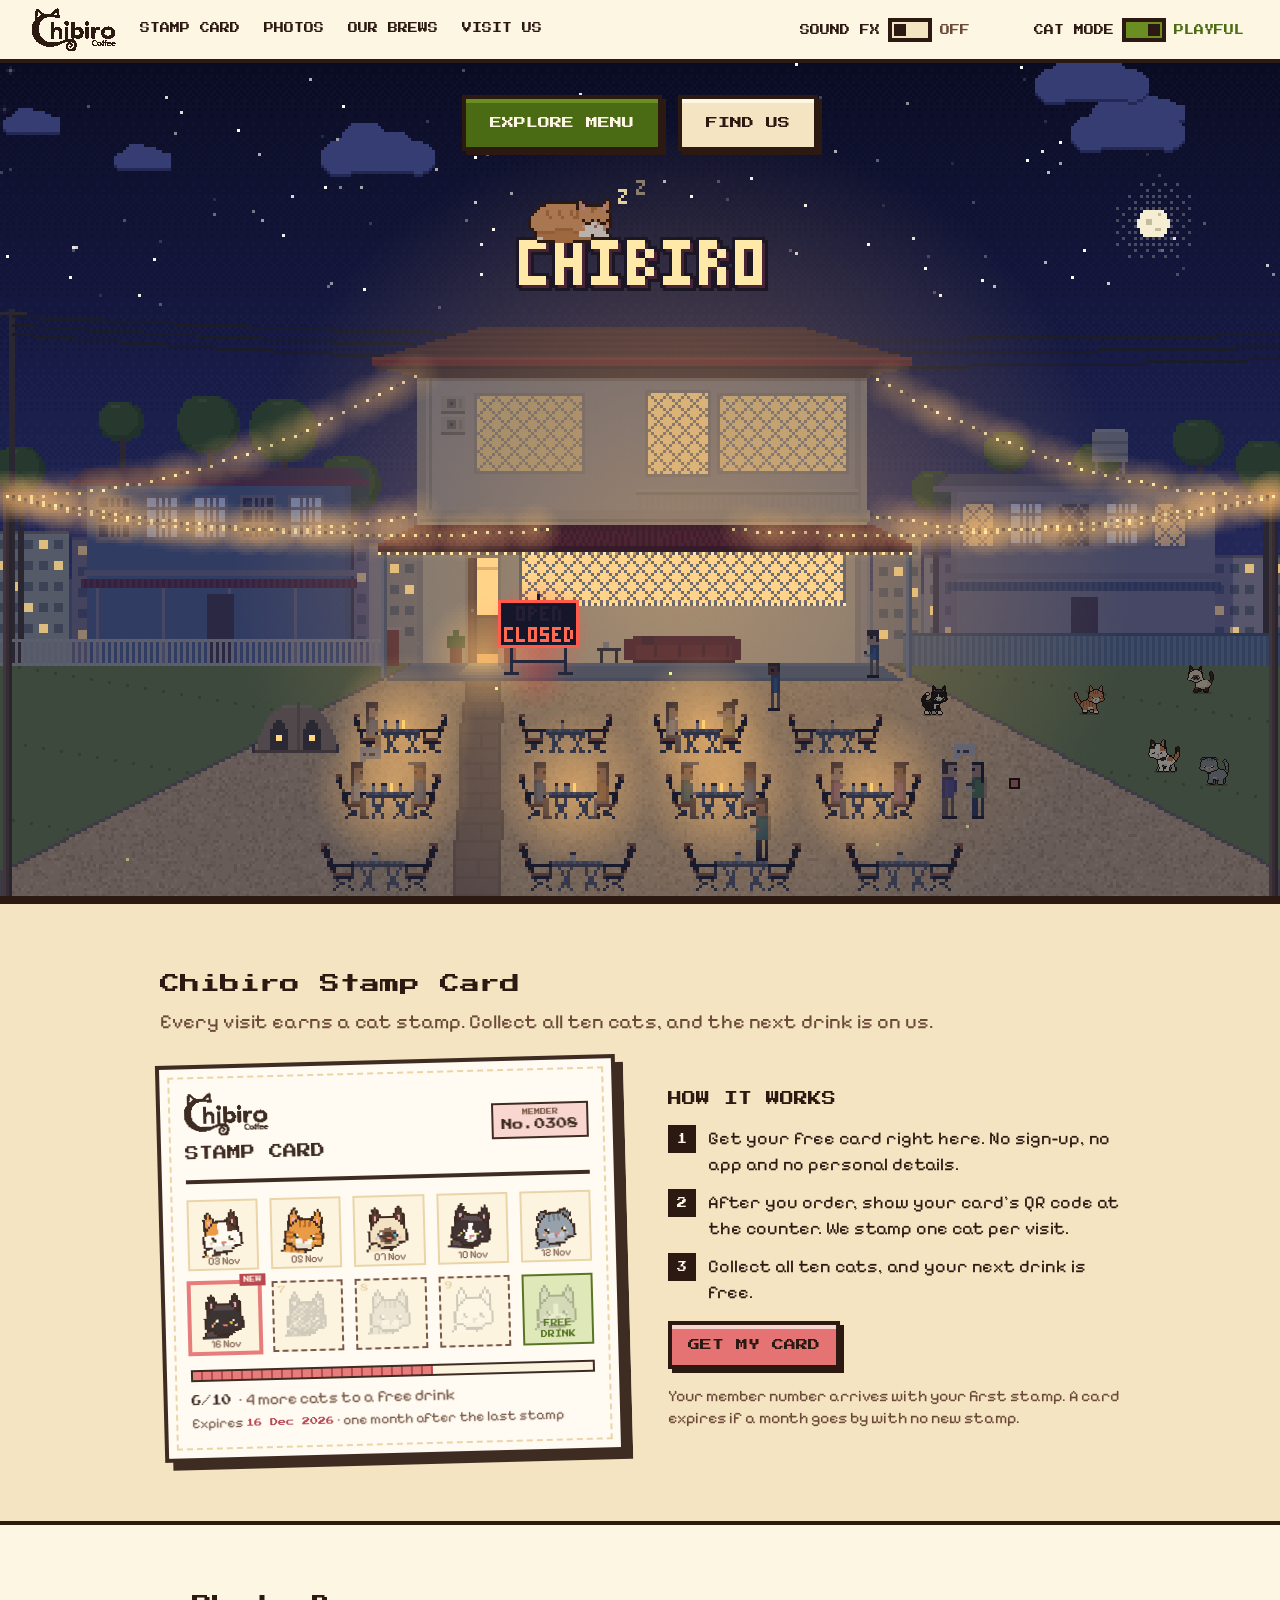
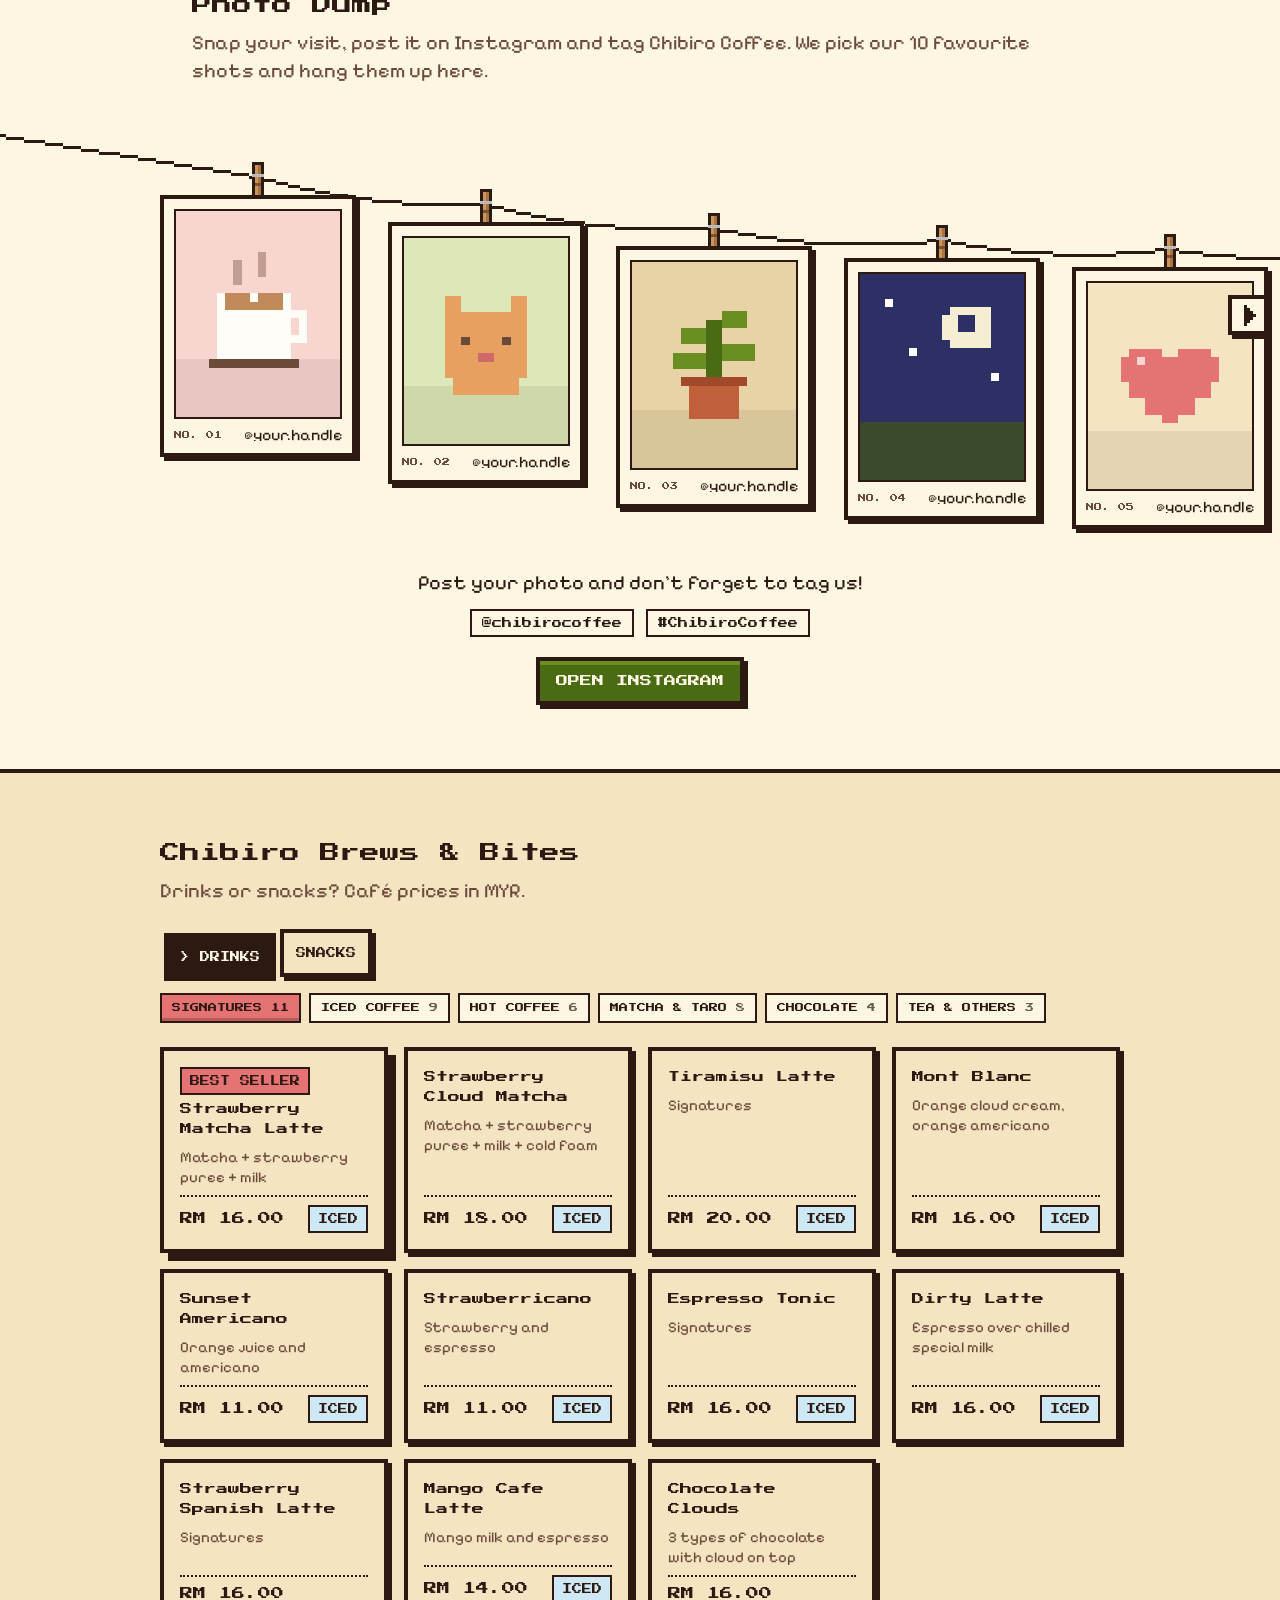
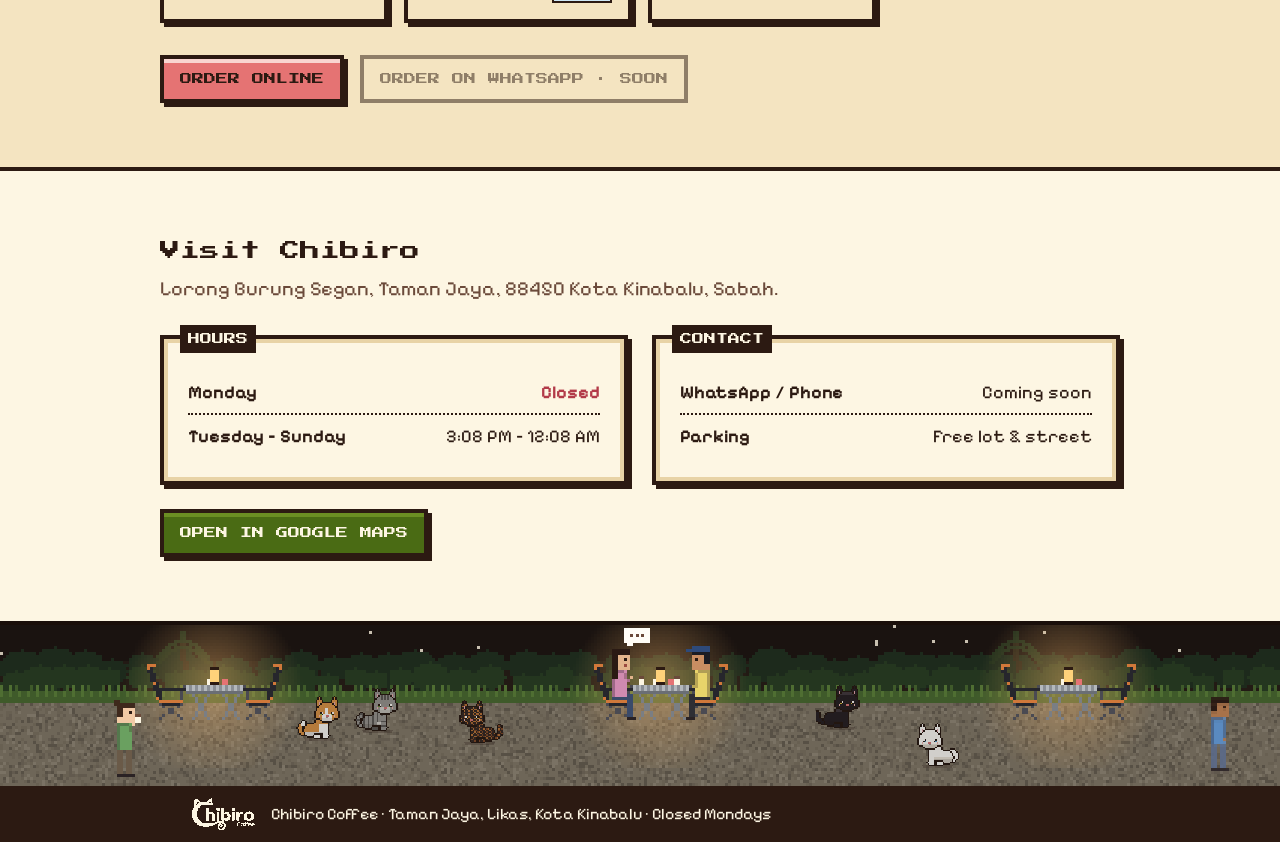
==== commit 57648ad5: "Merge pull request #6 from nyleworks/claude/project-thread-x3k6ap Close stamp card security gaps and" ====
--- a/index.html
+++ b/index.html
@@ -3,6 +3,10 @@
 <head>
 <meta charset="utf-8">
 <meta name="viewport" content="width=device-width, initial-scale=1">
+<!-- Content Security Policy: only this site's own scripts, styles, fonts and images run; the page may only talk to the stamp card (Google Apps Script).
+     If a new outside service is added (photos, maps, analytics), add its address here or the browser will block it. -->
+<meta http-equiv="Content-Security-Policy" content="default-src 'none'; script-src 'self'; style-src 'self'; font-src 'self'; img-src 'self' data:; connect-src https://script.google.com https://script.googleusercontent.com; manifest-src 'self'; base-uri 'none'; form-action 'none'; object-src 'none'">
+<meta name="referrer" content="strict-origin-when-cross-origin">
 <title>Chibiro Coffee — Home-Brewed Specialty Coffee in Likas</title>
 <meta name="description" content="Chibiro Coffee: cozy, cat-approved specialty coffee in Taman Jaya, Likas, Kota Kinabalu. Open Tuesday to Sunday, 3:08 PM – 12:08 AM.">
 <link rel="icon" href="assets/chibiro-favicon.svg">
@@ -19,11 +23,9 @@
 <meta property="og:locale" content="en_MY">
 <meta name="twitter:card" content="summary_large_image">
 <meta name="theme-color" content="#fdf6e3">
-<link rel="preconnect" href="https://fonts.googleapis.com">
-<link rel="preconnect" href="https://fonts.gstatic.com" crossorigin>
-<!-- fonts load without blocking the first paint (display=swap already shows the fallback until they arrive) -->
-<link rel="preload" as="style" href="https://fonts.googleapis.com/css2?family=Press+Start+2P&family=Pixelify+Sans:wght@400;700&display=swap" onload="this.onload=null;this.rel='stylesheet'">
-<noscript><link rel="stylesheet" href="https://fonts.googleapis.com/css2?family=Press+Start+2P&family=Pixelify+Sans:wght@400;700&display=swap"></noscript>
+<!-- the two pixel fonts are hosted here (assets/fonts, OFL licence), so no visitor data goes to Google; font-display: swap in styles.css -->
+<link rel="preload" href="assets/fonts/press-start-2p-latin-400-normal.woff2" as="font" type="font/woff2" crossorigin>
+<link rel="preload" href="assets/fonts/pixelify-sans-latin-400-normal.woff2" as="font" type="font/woff2" crossorigin>
 <link rel="stylesheet" href="styles.css">
 </head>
 <body class="cb">
--- a/styles.css
+++ b/styles.css
@@ -1,4 +1,9 @@
 /* Chibiro Coffee — design tokens (from the Chibiro Coffee design system) */
+/* Pixel fonts, hosted on this site (SIL Open Font License, see assets/fonts) */
+@font-face { font-family: "Press Start 2P"; font-style: normal; font-weight: 400; font-display: swap; src: url(assets/fonts/press-start-2p-latin-400-normal.woff2) format("woff2"); unicode-range: U+0000-00FF, U+0131, U+0152-0153, U+02BB-02BC, U+02C6, U+02DA, U+02DC, U+0304, U+0308, U+0329, U+2000-206F, U+20AC, U+2122, U+2191, U+2193, U+2212, U+2215, U+FEFF, U+FFFD; }
+@font-face { font-family: "Pixelify Sans"; font-style: normal; font-weight: 400; font-display: swap; src: url(assets/fonts/pixelify-sans-latin-400-normal.woff2) format("woff2"); unicode-range: U+0000-00FF, U+0131, U+0152-0153, U+02BB-02BC, U+02C6, U+02DA, U+02DC, U+0304, U+0308, U+0329, U+2000-206F, U+20AC, U+2122, U+2191, U+2193, U+2212, U+2215, U+FEFF, U+FFFD; }
+@font-face { font-family: "Pixelify Sans"; font-style: normal; font-weight: 700; font-display: swap; src: url(assets/fonts/pixelify-sans-latin-700-normal.woff2) format("woff2"); unicode-range: U+0000-00FF, U+0131, U+0152-0153, U+02BB-02BC, U+02C6, U+02DA, U+02DC, U+0304, U+0308, U+0329, U+2000-206F, U+20AC, U+2122, U+2191, U+2193, U+2212, U+2215, U+FEFF, U+FFFD; }
+
 :root {
   --cream: #fdf6e3;
   --parchment: #f4e4c1;
@@ -434,3 +439,15 @@
   .stamp-links { justify-content: center; align-self: stretch; }
   .menu-shelves, .menu-cats, .order, .visit__links { justify-content: center; }
 }
+
+/* ---------- Staff scanner (staff.html) ---------- */
+.staff { min-height: 100vh; background: var(--cream); }
+.staff__wrap { max-width: 460px; margin: 0 auto; padding: var(--space-6) var(--space-4) var(--space-8); display: grid; gap: var(--space-4); justify-items: start; }
+.staff__title { margin: 0; font-family: var(--font-display); font-size: 16px; line-height: 24px; font-weight: 400; text-transform: uppercase; }
+.staff__lead, .staff__note { margin: 0; color: var(--roast-soft); }
+.staff__cam { width: 100%; aspect-ratio: 4 / 3; background: var(--roast); border: 4px solid var(--roast); box-shadow: 6px 6px 0 var(--roast); overflow: hidden; }
+.staff__cam video { width: 100%; height: 100%; object-fit: cover; display: block; }
+.staff__status { margin: 0; padding: var(--space-3); width: 100%; box-sizing: border-box; background: var(--matcha-foam); border: 2px solid var(--roast); font-weight: 700; }
+.staff__status.is-bad { background: var(--strawberry-milk); }
+.staff__btn { width: 100%; }
+.staff__btn[hidden] { display: none; }
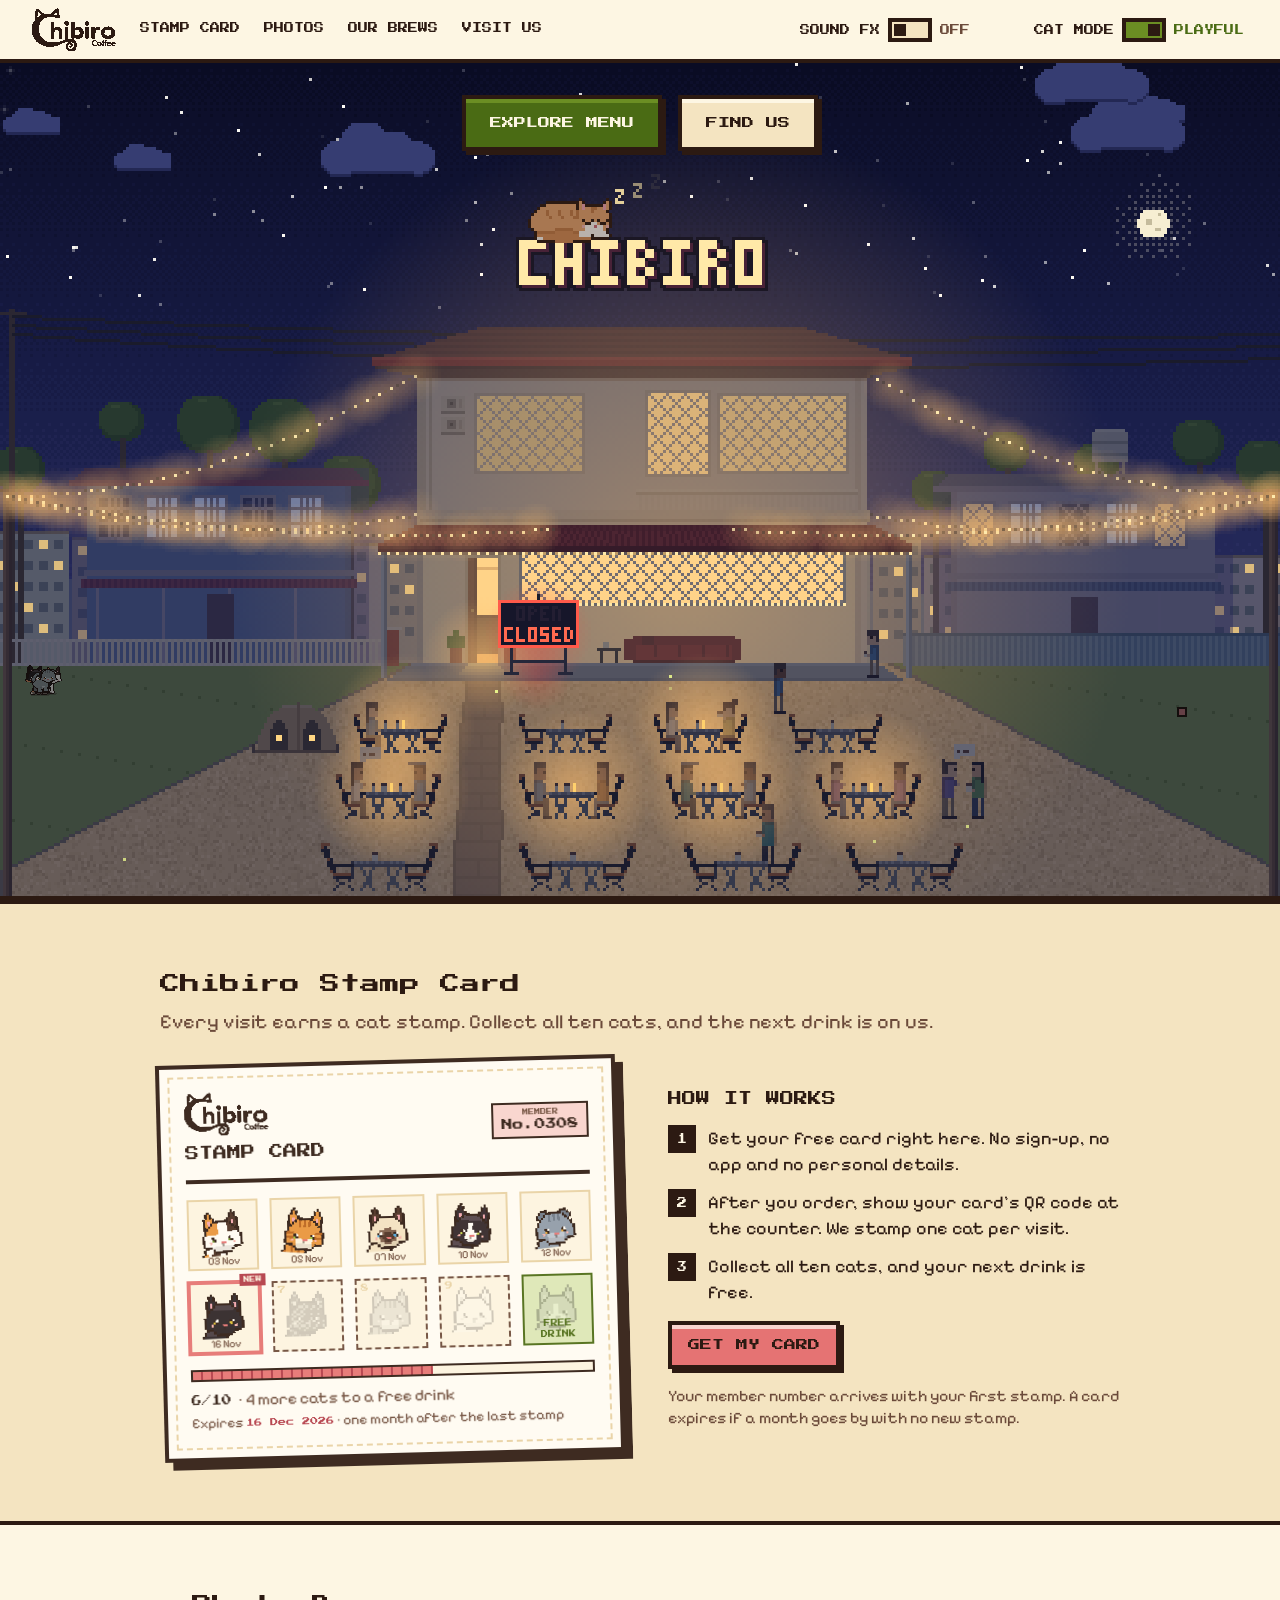
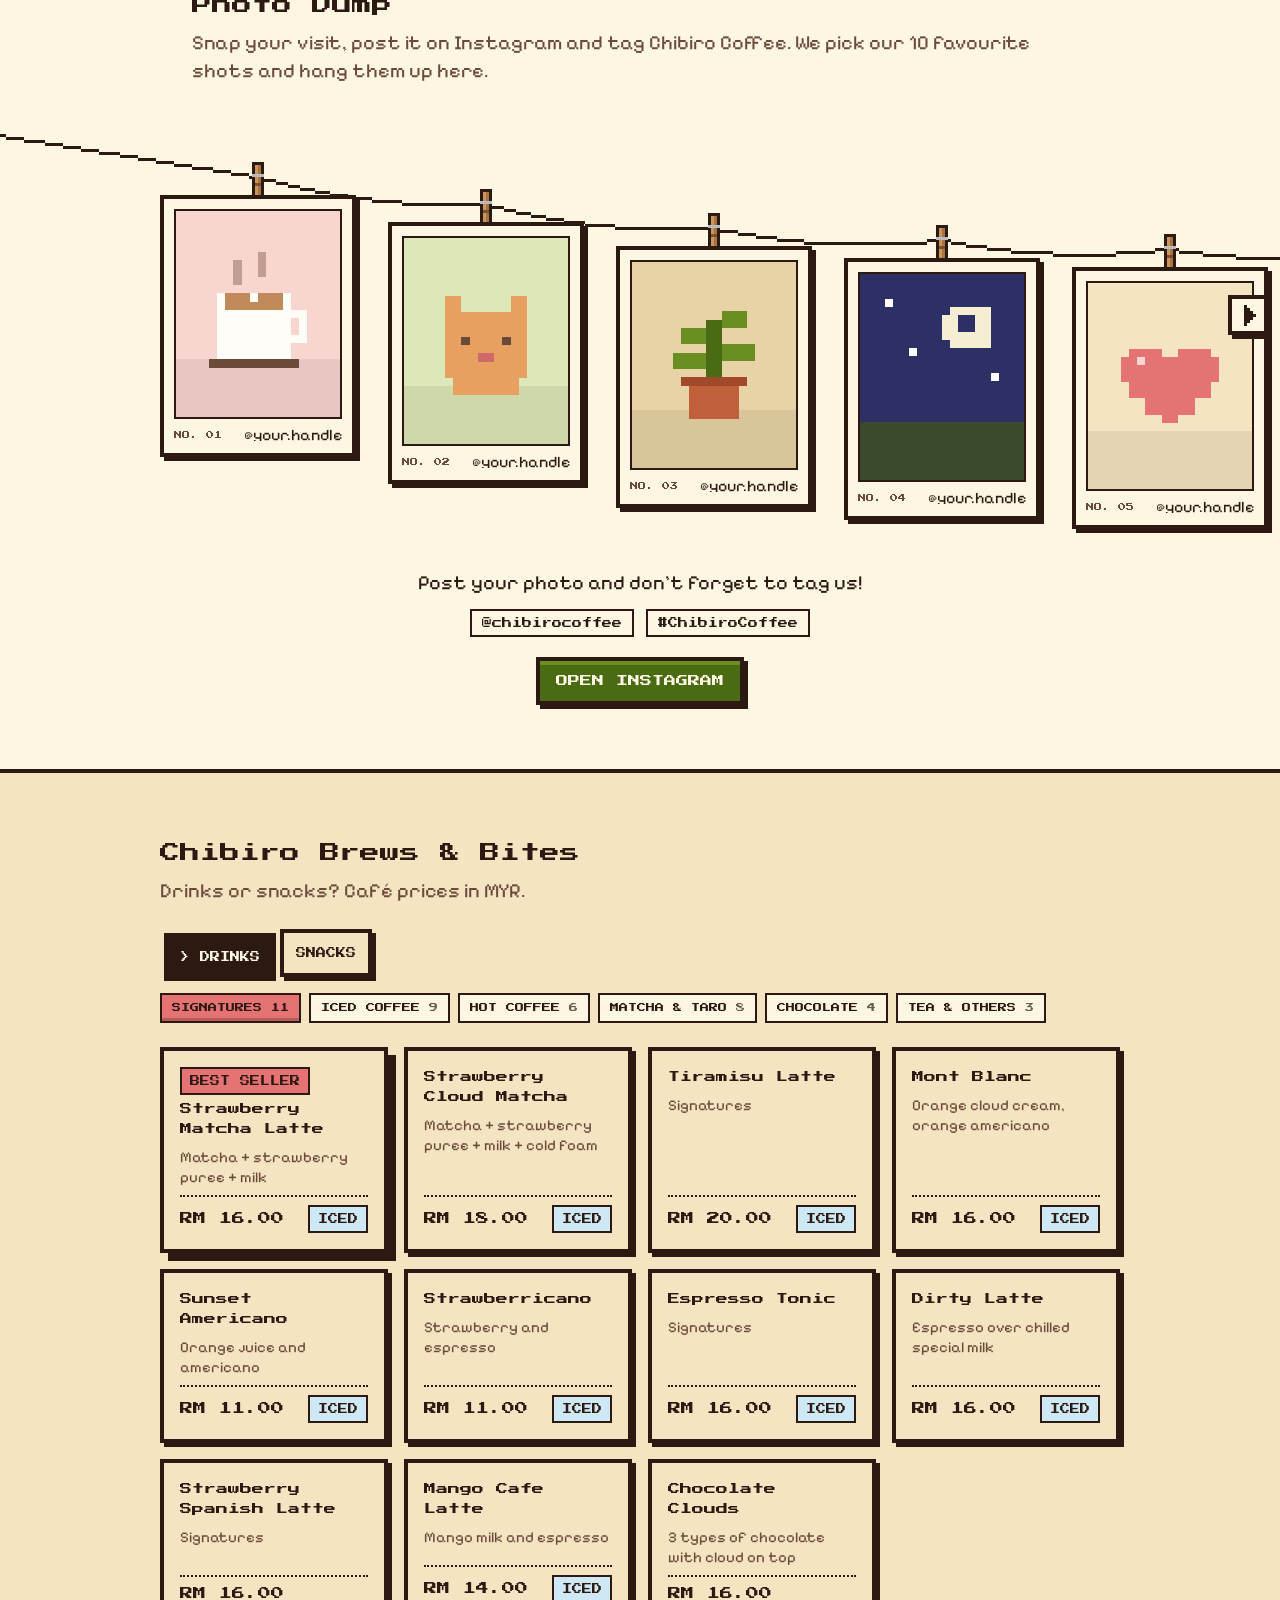
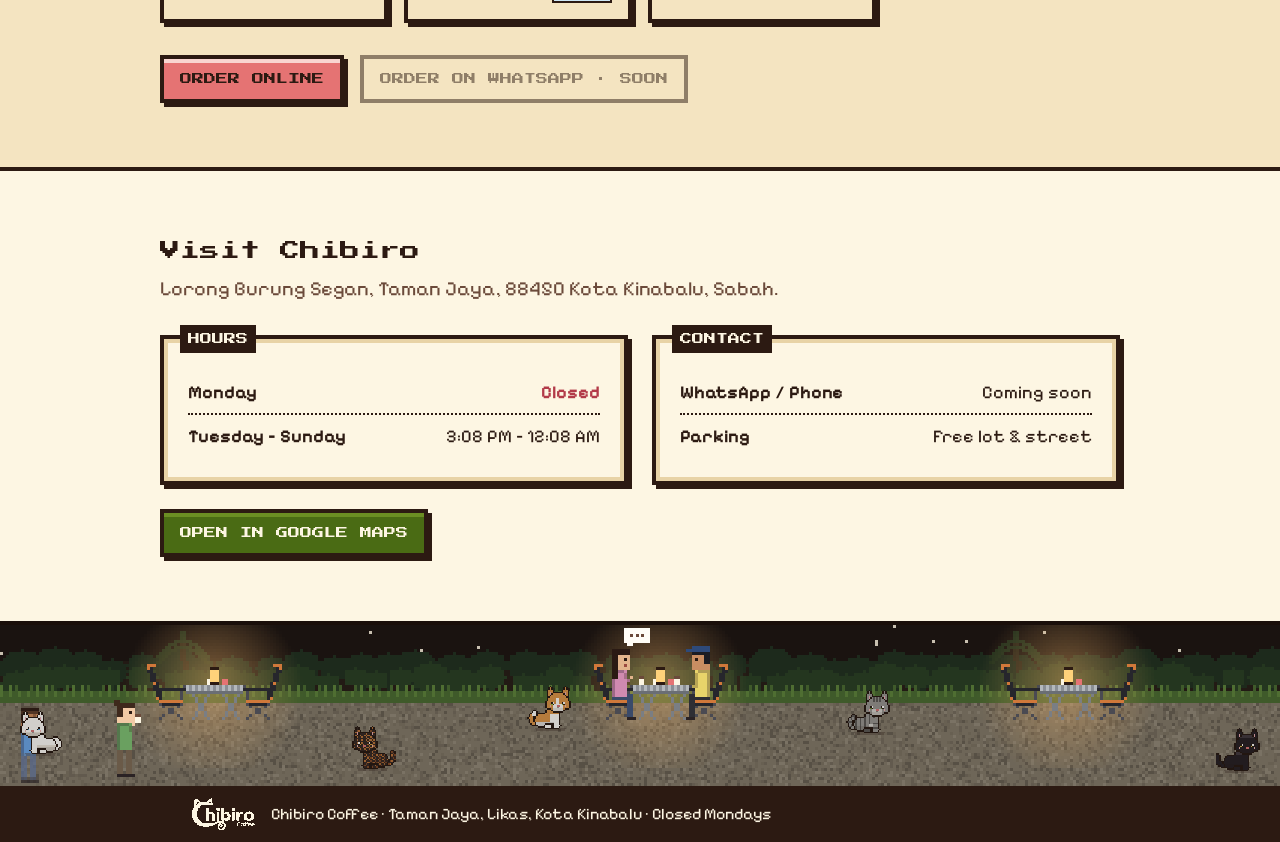
==== commit ea8e8445: "Write the full menu into the page so search engines read every item The menu cards were built by app" ====
--- a/index.html
+++ b/index.html
@@ -3,9 +3,10 @@
 <head>
 <meta charset="utf-8">
 <meta name="viewport" content="width=device-width, initial-scale=1">
-<!-- Content Security Policy: only this site's own scripts, styles, fonts and images run; the page may only talk to the stamp card (Google Apps Script).
+<!-- Content Security Policy: only this site's own scripts, styles, fonts and images run; the page may only talk to this site itself and the stamp card (Google Apps Script).
+     'self' in connect-src lets checkers like Lighthouse read robots.txt from this site; it opens nothing outside it.
      If a new outside service is added (photos, maps, analytics), add its address here or the browser will block it. -->
-<meta http-equiv="Content-Security-Policy" content="default-src 'none'; script-src 'self'; style-src 'self'; font-src 'self'; img-src 'self' data:; connect-src https://script.google.com https://script.googleusercontent.com; manifest-src 'self'; base-uri 'none'; form-action 'none'; object-src 'none'">
+<meta http-equiv="Content-Security-Policy" content="default-src 'none'; script-src 'self'; style-src 'self'; font-src 'self'; img-src 'self' data:; connect-src 'self' https://script.google.com https://script.googleusercontent.com; manifest-src 'self'; base-uri 'none'; form-action 'none'; object-src 'none'">
 <meta name="referrer" content="strict-origin-when-cross-origin">
 <title>Chibiro Coffee — Home-Brewed Specialty Coffee in Likas</title>
 <meta name="description" content="Chibiro Coffee: cozy, cat-approved specialty coffee in Taman Jaya, Likas, Kota Kinabalu. Open Tuesday to Sunday, 3:08 PM – 12:08 AM.">
@@ -105,7 +106,111 @@
       <h2 class="cb-section__title">Chibiro Brews &amp; Bites</h2>
       <p class="cb-section__lead">Drinks or snacks? Café prices in MYR.</p>
       <div class="cb-tabs" id="tabs"></div>
-      <div id="menu"></div>
+      <!-- The whole menu lives here, so Google and other search engines can read every item. To change the menu, edit these cards:
+           one <section> per category (data-shelf="drinks" or "snacks"), one <article> per item. app.js only splits it into pages. -->
+      <div class="menu" id="menu">
+        <section class="menu-group" data-shelf="drinks" aria-labelledby="menu-signatures">
+          <h3 class="menu-group__title" id="menu-signatures">Signatures</h3>
+          <div class="menu-grid">
+            <article class="cb-item cb-item--featured"><div class="cb-item__head"><h4 class="cb-item__name">Strawberry Matcha Latte</h4><span class="cb-tag cb-tag--berry">Best Seller</span></div><p class="cb-item__meta">Matcha + strawberry puree + milk</p><div class="cb-item__foot"><span class="cb-item__price">RM 16.00</span><span class="cb-item__opts"><span class="cb-tag cb-tag--ice">Iced</span></span></div></article>
+            <article class="cb-item"><div class="cb-item__head"><h4 class="cb-item__name">Strawberry Cloud Matcha</h4></div><p class="cb-item__meta">Matcha + strawberry puree + milk + cold foam</p><div class="cb-item__foot"><span class="cb-item__price">RM 18.00</span><span class="cb-item__opts"><span class="cb-tag cb-tag--ice">Iced</span></span></div></article>
+            <article class="cb-item"><div class="cb-item__head"><h4 class="cb-item__name">Tiramisu Latte</h4></div><p class="cb-item__meta">Signatures</p><div class="cb-item__foot"><span class="cb-item__price">RM 20.00</span><span class="cb-item__opts"><span class="cb-tag cb-tag--ice">Iced</span></span></div></article>
+            <article class="cb-item"><div class="cb-item__head"><h4 class="cb-item__name">Mont Blanc</h4></div><p class="cb-item__meta">Orange cloud cream, orange americano</p><div class="cb-item__foot"><span class="cb-item__price">RM 16.00</span><span class="cb-item__opts"><span class="cb-tag cb-tag--ice">Iced</span></span></div></article>
+            <article class="cb-item"><div class="cb-item__head"><h4 class="cb-item__name">Sunset Americano</h4></div><p class="cb-item__meta">Orange juice and americano</p><div class="cb-item__foot"><span class="cb-item__price">RM 11.00</span><span class="cb-item__opts"><span class="cb-tag cb-tag--ice">Iced</span></span></div></article>
+            <article class="cb-item"><div class="cb-item__head"><h4 class="cb-item__name">Strawberricano</h4></div><p class="cb-item__meta">Strawberry and espresso</p><div class="cb-item__foot"><span class="cb-item__price">RM 11.00</span><span class="cb-item__opts"><span class="cb-tag cb-tag--ice">Iced</span></span></div></article>
+            <article class="cb-item"><div class="cb-item__head"><h4 class="cb-item__name">Espresso Tonic</h4></div><p class="cb-item__meta">Signatures</p><div class="cb-item__foot"><span class="cb-item__price">RM 16.00</span><span class="cb-item__opts"><span class="cb-tag cb-tag--ice">Iced</span></span></div></article>
+            <article class="cb-item"><div class="cb-item__head"><h4 class="cb-item__name">Dirty Latte</h4></div><p class="cb-item__meta">Espresso over chilled special milk</p><div class="cb-item__foot"><span class="cb-item__price">RM 16.00</span><span class="cb-item__opts"><span class="cb-tag cb-tag--ice">Iced</span></span></div></article>
+            <article class="cb-item"><div class="cb-item__head"><h4 class="cb-item__name">Strawberry Spanish Latte</h4></div><p class="cb-item__meta">Signatures</p><div class="cb-item__foot"><span class="cb-item__price">RM 16.00</span><span class="cb-item__opts"></span></div></article>
+            <article class="cb-item"><div class="cb-item__head"><h4 class="cb-item__name">Mango Cafe Latte</h4></div><p class="cb-item__meta">Mango milk and espresso</p><div class="cb-item__foot"><span class="cb-item__price">RM 14.00</span><span class="cb-item__opts"><span class="cb-tag cb-tag--ice">Iced</span></span></div></article>
+            <article class="cb-item"><div class="cb-item__head"><h4 class="cb-item__name">Chocolate Clouds</h4></div><p class="cb-item__meta">3 types of chocolate with cloud on top</p><div class="cb-item__foot"><span class="cb-item__price">RM 16.00</span><span class="cb-item__opts"></span></div></article>
+          </div>
+        </section>
+        <section class="menu-group" data-shelf="drinks" aria-labelledby="menu-iced-coffee">
+          <h3 class="menu-group__title" id="menu-iced-coffee">Iced Coffee</h3>
+          <div class="menu-grid">
+            <article class="cb-item"><div class="cb-item__head"><h4 class="cb-item__name">Americano</h4></div><p class="cb-item__meta">Iced Coffee</p><div class="cb-item__foot"><span class="cb-item__price">RM 9.00</span><span class="cb-item__opts"><span class="cb-tag cb-tag--ice">Iced</span></span></div></article>
+            <article class="cb-item"><div class="cb-item__head"><h4 class="cb-item__name">Cafe Latte</h4></div><p class="cb-item__meta">White coffee</p><div class="cb-item__foot"><span class="cb-item__price">RM 11.00</span><span class="cb-item__opts"><span class="cb-tag cb-tag--ice">Iced</span></span></div></article>
+            <article class="cb-item"><div class="cb-item__head"><h4 class="cb-item__name">Spanish Latte</h4></div><p class="cb-item__meta">Cafe latte + condensed milk</p><div class="cb-item__foot"><span class="cb-item__price">RM 12.00</span><span class="cb-item__opts"><span class="cb-tag cb-tag--ice">Iced</span></span></div></article>
+            <article class="cb-item"><div class="cb-item__head"><h4 class="cb-item__name">Mocha</h4></div><p class="cb-item__meta">Choco + espresso + milk</p><div class="cb-item__foot"><span class="cb-item__price">RM 14.00</span><span class="cb-item__opts"><span class="cb-tag cb-tag--ice">Iced</span></span></div></article>
+            <article class="cb-item"><div class="cb-item__head"><h4 class="cb-item__name">Caramel Latte</h4></div><p class="cb-item__meta">Cafe latte + caramel syrup</p><div class="cb-item__foot"><span class="cb-item__price">RM 14.00</span><span class="cb-item__opts"><span class="cb-tag cb-tag--ice">Iced</span></span></div></article>
+            <article class="cb-item"><div class="cb-item__head"><h4 class="cb-item__name">Hazelnut Latte</h4></div><p class="cb-item__meta">Cafe latte + syrup</p><div class="cb-item__foot"><span class="cb-item__price">RM 14.00</span><span class="cb-item__opts"><span class="cb-tag cb-tag--ice">Iced</span></span></div></article>
+            <article class="cb-item"><div class="cb-item__head"><h4 class="cb-item__name">French Vanilla Latte</h4></div><p class="cb-item__meta">Cafe latte + syrup</p><div class="cb-item__foot"><span class="cb-item__price">RM 14.00</span><span class="cb-item__opts"><span class="cb-tag cb-tag--ice">Iced</span></span></div></article>
+            <article class="cb-item"><div class="cb-item__head"><h4 class="cb-item__name">Strawberry Cafe Latte</h4></div><p class="cb-item__meta">Iced Coffee</p><div class="cb-item__foot"><span class="cb-item__price">RM 14.00</span><span class="cb-item__opts"><span class="cb-tag cb-tag--ice">Iced</span></span></div></article>
+            <article class="cb-item"><div class="cb-item__head"><h4 class="cb-item__name">Blueberry Latte</h4></div><p class="cb-item__meta">Iced Coffee</p><div class="cb-item__foot"><span class="cb-item__price">RM 14.00</span><span class="cb-item__opts"><span class="cb-tag cb-tag--ice">Iced</span></span></div></article>
+          </div>
+        </section>
+        <section class="menu-group" data-shelf="drinks" aria-labelledby="menu-hot-coffee">
+          <h3 class="menu-group__title" id="menu-hot-coffee">Hot Coffee</h3>
+          <div class="menu-grid">
+            <article class="cb-item"><div class="cb-item__head"><h4 class="cb-item__name">Hot Americano</h4></div><p class="cb-item__meta">Black coffee</p><div class="cb-item__foot"><span class="cb-item__price">RM 8.00</span><span class="cb-item__opts"><span class="cb-tag cb-tag--hot">Hot</span></span></div></article>
+            <article class="cb-item"><div class="cb-item__head"><h4 class="cb-item__name">Hot Cafe Latte</h4></div><p class="cb-item__meta">White coffee</p><div class="cb-item__foot"><span class="cb-item__price">RM 10.00</span><span class="cb-item__opts"><span class="cb-tag cb-tag--hot">Hot</span></span></div></article>
+            <article class="cb-item"><div class="cb-item__head"><h4 class="cb-item__name">Hot Spanish Latte</h4></div><p class="cb-item__meta">Hot Coffee</p><div class="cb-item__foot"><span class="cb-item__price">RM 11.00</span><span class="cb-item__opts"><span class="cb-tag cb-tag--hot">Hot</span></span></div></article>
+            <article class="cb-item"><div class="cb-item__head"><h4 class="cb-item__name">Hot Mocha Latte</h4></div><p class="cb-item__meta">Choco + espresso + latte</p><div class="cb-item__foot"><span class="cb-item__price">RM 12.00</span><span class="cb-item__opts"><span class="cb-tag cb-tag--hot">Hot</span></span></div></article>
+            <article class="cb-item"><div class="cb-item__head"><h4 class="cb-item__name">Espresso</h4></div><p class="cb-item__meta">Double shot</p><div class="cb-item__foot"><span class="cb-item__price">RM 6.00</span><span class="cb-item__opts"><span class="cb-tag cb-tag--hot">Hot</span></span></div></article>
+            <article class="cb-item"><div class="cb-item__head"><h4 class="cb-item__name">Extra Shot Espresso</h4></div><p class="cb-item__meta">Add to any drink</p><div class="cb-item__foot"><span class="cb-item__price">RM 3.00</span><span class="cb-item__opts"></span></div></article>
+          </div>
+        </section>
+        <section class="menu-group" data-shelf="drinks" aria-labelledby="menu-matcha-and-taro">
+          <h3 class="menu-group__title" id="menu-matcha-and-taro">Matcha &amp; Taro</h3>
+          <div class="menu-grid">
+            <article class="cb-item"><div class="cb-item__head"><h4 class="cb-item__name">Matcha Latte</h4></div><p class="cb-item__meta">Matcha + milk</p><div class="cb-item__foot"><span class="cb-item__price">RM 14.00</span><span class="cb-item__opts"><span class="cb-tag cb-tag--ice">Iced</span></span></div></article>
+            <article class="cb-item"><div class="cb-item__head"><h4 class="cb-item__name">Hot Matcha Latte</h4></div><p class="cb-item__meta">Matcha + steamed milk</p><div class="cb-item__foot"><span class="cb-item__price">RM 12.00</span><span class="cb-item__opts"><span class="cb-tag cb-tag--hot">Hot</span></span></div></article>
+            <article class="cb-item"><div class="cb-item__head"><h4 class="cb-item__name">Blueberry Matcha</h4></div><p class="cb-item__meta">Matcha &amp; Taro</p><div class="cb-item__foot"><span class="cb-item__price">RM 16.00</span><span class="cb-item__opts"><span class="cb-tag cb-tag--ice">Iced</span></span></div></article>
+            <article class="cb-item"><div class="cb-item__head"><h4 class="cb-item__name">Mango Matcha</h4></div><p class="cb-item__meta">Matcha &amp; Taro</p><div class="cb-item__foot"><span class="cb-item__price">RM 16.00</span><span class="cb-item__opts"><span class="cb-tag cb-tag--ice">Iced</span></span></div></article>
+            <article class="cb-item"><div class="cb-item__head"><h4 class="cb-item__name">Matcha Cream Taro</h4></div><p class="cb-item__meta">Matcha &amp; Taro</p><div class="cb-item__foot"><span class="cb-item__price">RM 16.00</span><span class="cb-item__opts"><span class="cb-tag cb-tag--ice">Iced</span></span></div></article>
+            <article class="cb-item"><div class="cb-item__head"><h4 class="cb-item__name">Taro Latte</h4></div><p class="cb-item__meta">Matcha &amp; Taro</p><div class="cb-item__foot"><span class="cb-item__price">RM 14.00</span><span class="cb-item__opts"><span class="cb-tag cb-tag--ice">Iced</span></span></div></article>
+            <article class="cb-item"><div class="cb-item__head"><h4 class="cb-item__name">Hot Taro Latte</h4></div><p class="cb-item__meta">Matcha &amp; Taro</p><div class="cb-item__foot"><span class="cb-item__price">RM 12.00</span><span class="cb-item__opts"><span class="cb-tag cb-tag--hot">Hot</span></span></div></article>
+            <article class="cb-item"><div class="cb-item__head"><h4 class="cb-item__name">Strawberry Cream Taro</h4></div><p class="cb-item__meta">Matcha &amp; Taro</p><div class="cb-item__foot"><span class="cb-item__price">RM 16.00</span><span class="cb-item__opts"><span class="cb-tag cb-tag--ice">Iced</span></span></div></article>
+          </div>
+        </section>
+        <section class="menu-group" data-shelf="drinks" aria-labelledby="menu-chocolate">
+          <h3 class="menu-group__title" id="menu-chocolate">Chocolate</h3>
+          <div class="menu-grid">
+            <article class="cb-item"><div class="cb-item__head"><h4 class="cb-item__name">Chocolate</h4></div><p class="cb-item__meta">Cocoa + sauce + milk</p><div class="cb-item__foot"><span class="cb-item__price">RM 12.00</span><span class="cb-item__opts"><span class="cb-tag cb-tag--ice">Iced</span></span></div></article>
+            <article class="cb-item"><div class="cb-item__head"><h4 class="cb-item__name">Hot Chocolate Latte</h4></div><p class="cb-item__meta">Cocoa powder + cocoa sauce + milk</p><div class="cb-item__foot"><span class="cb-item__price">RM 10.00</span><span class="cb-item__opts"><span class="cb-tag cb-tag--hot">Hot</span></span></div></article>
+            <article class="cb-item"><div class="cb-item__head"><h4 class="cb-item__name">Triple Chocolate</h4></div><p class="cb-item__meta">3 types of chocolate + milk</p><div class="cb-item__foot"><span class="cb-item__price">RM 13.00</span><span class="cb-item__opts"><span class="cb-tag cb-tag--ice">Iced</span></span></div></article>
+            <article class="cb-item"><div class="cb-item__head"><h4 class="cb-item__name">Strawberry Chocolate</h4></div><p class="cb-item__meta">Cocoa + milk + strawberry puree</p><div class="cb-item__foot"><span class="cb-item__price">RM 14.00</span><span class="cb-item__opts"><span class="cb-tag cb-tag--ice">Iced</span></span></div></article>
+          </div>
+        </section>
+        <section class="menu-group" data-shelf="drinks" aria-labelledby="menu-tea-and-others">
+          <h3 class="menu-group__title" id="menu-tea-and-others">Tea &amp; Others</h3>
+          <div class="menu-grid">
+            <article class="cb-item"><div class="cb-item__head"><h4 class="cb-item__name">Peach Zest Tea</h4></div><p class="cb-item__meta">Peach tea with lemon slices</p><div class="cb-item__foot"><span class="cb-item__price">RM 12.00</span><span class="cb-item__opts"></span></div></article>
+            <article class="cb-item"><div class="cb-item__head"><h4 class="cb-item__name">Passion Zest Tea</h4></div><p class="cb-item__meta">Passion fruit tea with lemon slices</p><div class="cb-item__foot"><span class="cb-item__price">RM 12.00</span><span class="cb-item__opts"></span></div></article>
+            <article class="cb-item"><div class="cb-item__head"><h4 class="cb-item__name">Plain Water</h4></div><p class="cb-item__meta">Tea &amp; Others</p><div class="cb-item__foot"><span class="cb-item__price">RM 0.50</span><span class="cb-item__opts"></span></div></article>
+          </div>
+        </section>
+        <section class="menu-group" data-shelf="snacks" aria-labelledby="menu-sweets">
+          <h3 class="menu-group__title" id="menu-sweets">Sweets</h3>
+          <div class="menu-grid">
+            <article class="cb-item"><div class="cb-item__head"><h4 class="cb-item__name">Seasalt Chocolate Cookies</h4></div><p class="cb-item__meta">Sweets</p><div class="cb-item__foot"><span class="cb-item__price">RM 2.00</span><span class="cb-item__opts"></span></div></article>
+            <article class="cb-item"><div class="cb-item__head"><h4 class="cb-item__name">Black Cookies</h4></div><p class="cb-item__meta">Sweets</p><div class="cb-item__foot"><span class="cb-item__price">RM 2.00</span><span class="cb-item__opts"></span></div></article>
+            <article class="cb-item"><div class="cb-item__head"><h4 class="cb-item__name">Soft Cookies</h4></div><p class="cb-item__meta">Sweets</p><div class="cb-item__foot"><span class="cb-item__price is-ask">Ask us</span><span class="cb-item__opts"></span></div></article>
+            <article class="cb-item"><div class="cb-item__head"><h4 class="cb-item__name">Brownies</h4></div><p class="cb-item__meta">Sweets</p><div class="cb-item__foot"><span class="cb-item__price">RM 5.50</span><span class="cb-item__opts"></span></div></article>
+            <article class="cb-item"><div class="cb-item__head"><h4 class="cb-item__name">Fuggy Brownies</h4></div><p class="cb-item__meta">Sweets</p><div class="cb-item__foot"><span class="cb-item__price">RM 8.50</span><span class="cb-item__opts"></span></div></article>
+            <article class="cb-item"><div class="cb-item__head"><h4 class="cb-item__name">Banana Cake</h4></div><p class="cb-item__meta">Sweets</p><div class="cb-item__foot"><span class="cb-item__price">RM 5.00</span><span class="cb-item__opts"></span></div></article>
+            <article class="cb-item"><div class="cb-item__head"><h4 class="cb-item__name">Lemon Pound Cake</h4></div><p class="cb-item__meta">Sweets</p><div class="cb-item__foot"><span class="cb-item__price">RM 9.00</span><span class="cb-item__opts"></span></div></article>
+          </div>
+        </section>
+        <section class="menu-group" data-shelf="snacks" aria-labelledby="menu-savoury">
+          <h3 class="menu-group__title" id="menu-savoury">Savoury</h3>
+          <div class="menu-grid">
+            <article class="cb-item"><div class="cb-item__head"><h4 class="cb-item__name">Mee Siam</h4></div><p class="cb-item__meta">Savoury</p><div class="cb-item__foot"><span class="cb-item__price">RM 3.00</span><span class="cb-item__opts"></span></div></article>
+            <article class="cb-item"><div class="cb-item__head"><h4 class="cb-item__name">Nasi Lemak Mini</h4></div><p class="cb-item__meta">Savoury</p><div class="cb-item__foot"><span class="cb-item__price">RM 3.00</span><span class="cb-item__opts"></span></div></article>
+            <article class="cb-item"><div class="cb-item__head"><h4 class="cb-item__name">Laksa Peneng</h4></div><p class="cb-item__meta">Savoury</p><div class="cb-item__foot"><span class="cb-item__price">RM 10.00</span><span class="cb-item__opts"></span></div></article>
+            <article class="cb-item"><div class="cb-item__head"><h4 class="cb-item__name">Meggie Cup</h4></div><p class="cb-item__meta">Cup noodles</p><div class="cb-item__foot"><span class="cb-item__price">RM 3.50</span><span class="cb-item__opts"></span></div></article>
+            <article class="cb-item"><div class="cb-item__head"><h4 class="cb-item__name">Meggie Bowl</h4></div><p class="cb-item__meta">Savoury</p><div class="cb-item__foot"><span class="cb-item__price is-ask">Ask us</span><span class="cb-item__opts"></span></div></article>
+            <article class="cb-item"><div class="cb-item__head"><h4 class="cb-item__name">Roasted Pumpkin Seeds</h4></div><p class="cb-item__meta">Savoury</p><div class="cb-item__foot"><span class="cb-item__price">RM 4.00</span><span class="cb-item__opts"></span></div></article>
+          </div>
+        </section>
+        <section class="menu-group" data-shelf="snacks" aria-labelledby="menu-for-the-cats">
+          <h3 class="menu-group__title" id="menu-for-the-cats">For the Cats</h3>
+          <div class="menu-grid">
+            <article class="cb-item"><div class="cb-item__head"><h4 class="cb-item__name">Cat Treats</h4></div><p class="cb-item__meta">Treat the café cats</p><div class="cb-item__foot"><span class="cb-item__price">RM 1.50</span><span class="cb-item__opts"></span></div></article>
+            <article class="cb-item"><div class="cb-item__head"><h4 class="cb-item__name">Cat Figurine</h4></div><p class="cb-item__meta">A little Chibiro to take home</p><div class="cb-item__foot"><span class="cb-item__price">RM 5.00</span><span class="cb-item__opts"></span></div></article>
+          </div>
+        </section>
+      </div>
       <div class="order">
         <a class="cb-btn cb-btn--berry" href="https://order.epos.com/page/my-muhammad-auf-afibukhari/menu?storeId=20260727111511000210001507559724&amp;serviceType=PICKUP&amp;storeType=RESTAURANT" target="_blank" rel="noopener">Order Online</a>
         <span class="cb-btn cb-btn--plain is-off" aria-disabled="true">Order on WhatsApp · Soon</span>
--- a/styles.css
+++ b/styles.css
@@ -284,6 +284,13 @@
 .menu-cat__n { opacity: 0.7; }
 .menu-cat[aria-pressed="true"] .menu-cat__n { opacity: 1; }   /* full roast on strawberry keeps the small count readable (WCAG AA) */
 .menu-grid .cb-item__head { flex-direction: column-reverse; align-items: flex-start; gap: var(--space-1); }
+/* the whole menu is written in index.html; app.js shows one category page at a time and hides the rest.
+   Without the script (or for a search engine that skips it) every category shows, one after another, under its heading. */
+.menu-group + .menu-group { margin-top: var(--space-8); }
+.menu.is-paged .menu-group + .menu-group { margin-top: 0; }   /* only one group shows at a time */
+.menu-group__title { margin: 0 0 var(--space-4); font-family: var(--font-display); font-size: 12px; line-height: 20px; font-weight: 400; text-transform: uppercase; }
+.menu.is-paged .menu-group__title { position: absolute; width: 1px; height: 1px; margin: -1px; padding: 0; overflow: hidden; clip-path: inset(50%); white-space: nowrap; border: 0; }
+.menu-group[hidden], .menu .cb-item[hidden] { display: none; }
 
 /* ---------- Stamp card (design only, not wired up yet) ---------- */
 .stamps { display: grid; grid-template-columns: minmax(0, 460px) minmax(0, 1fr); gap: var(--space-12); align-items: center; }
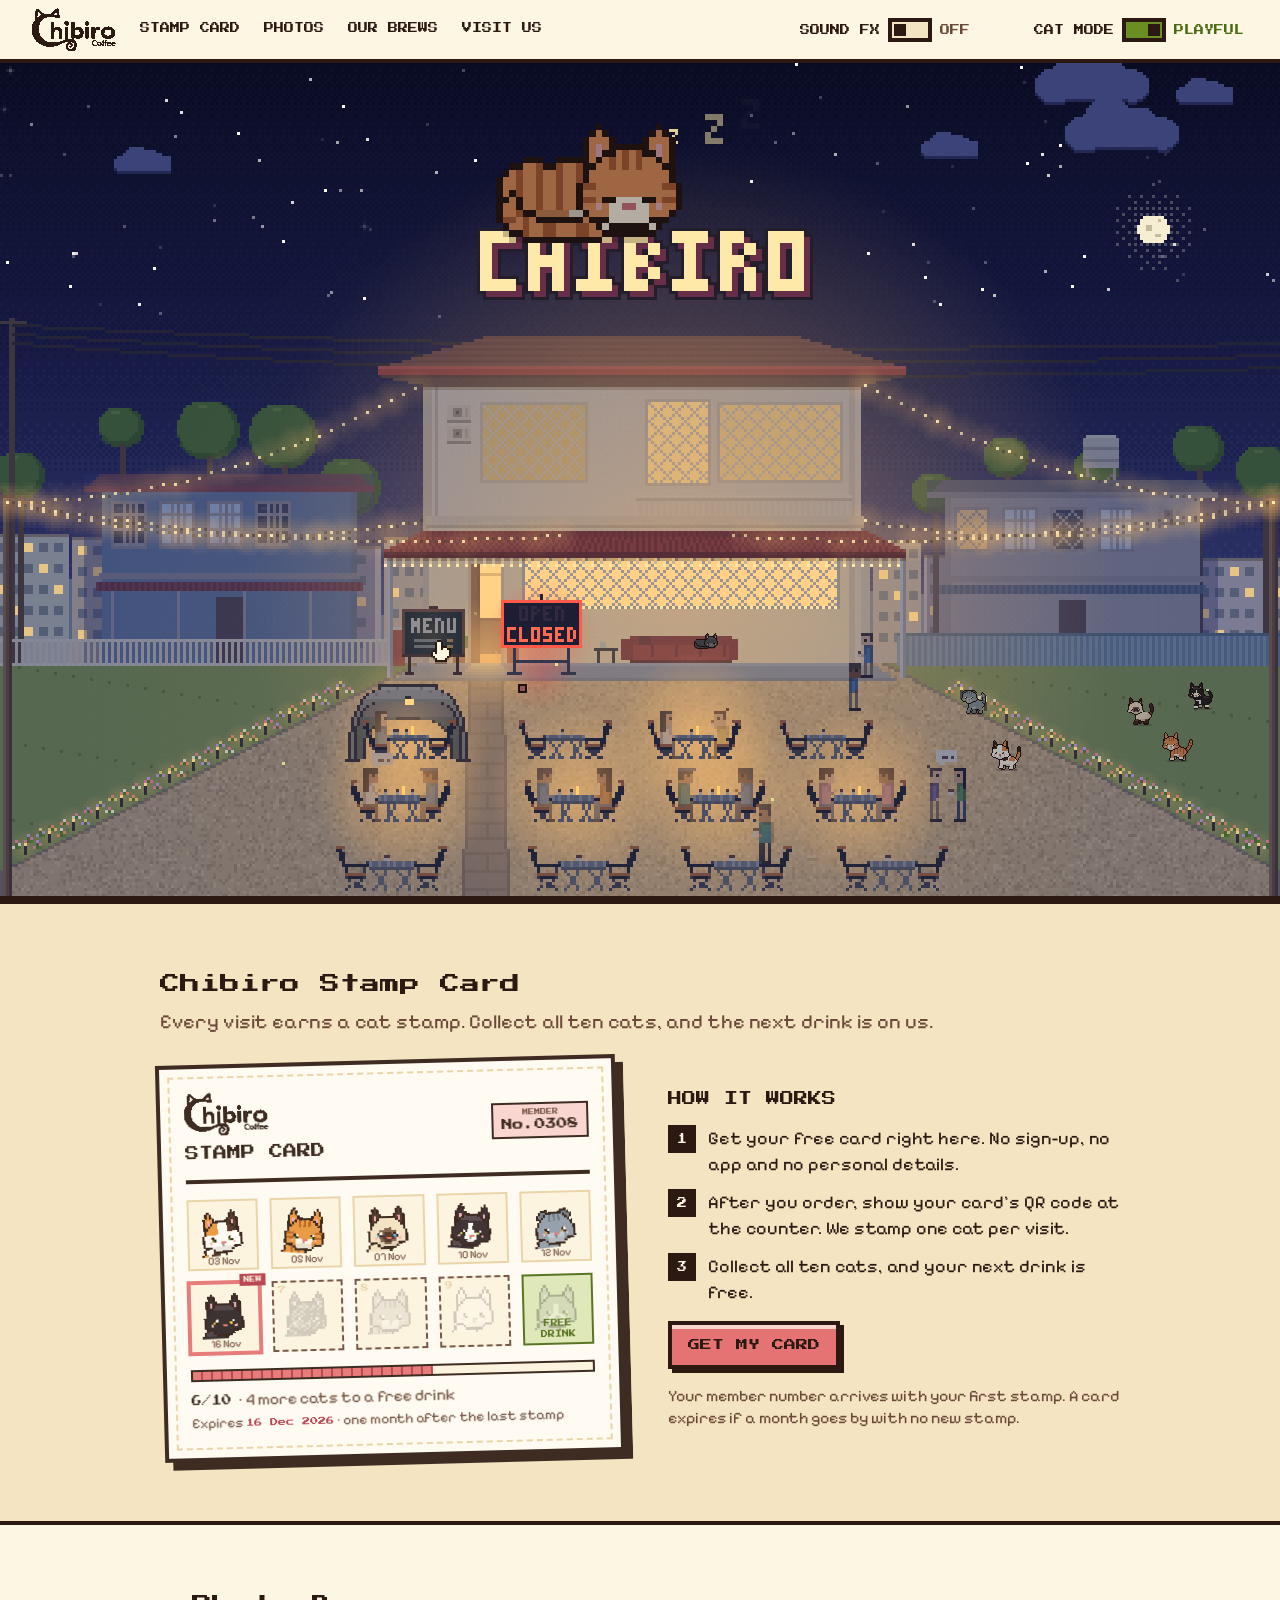
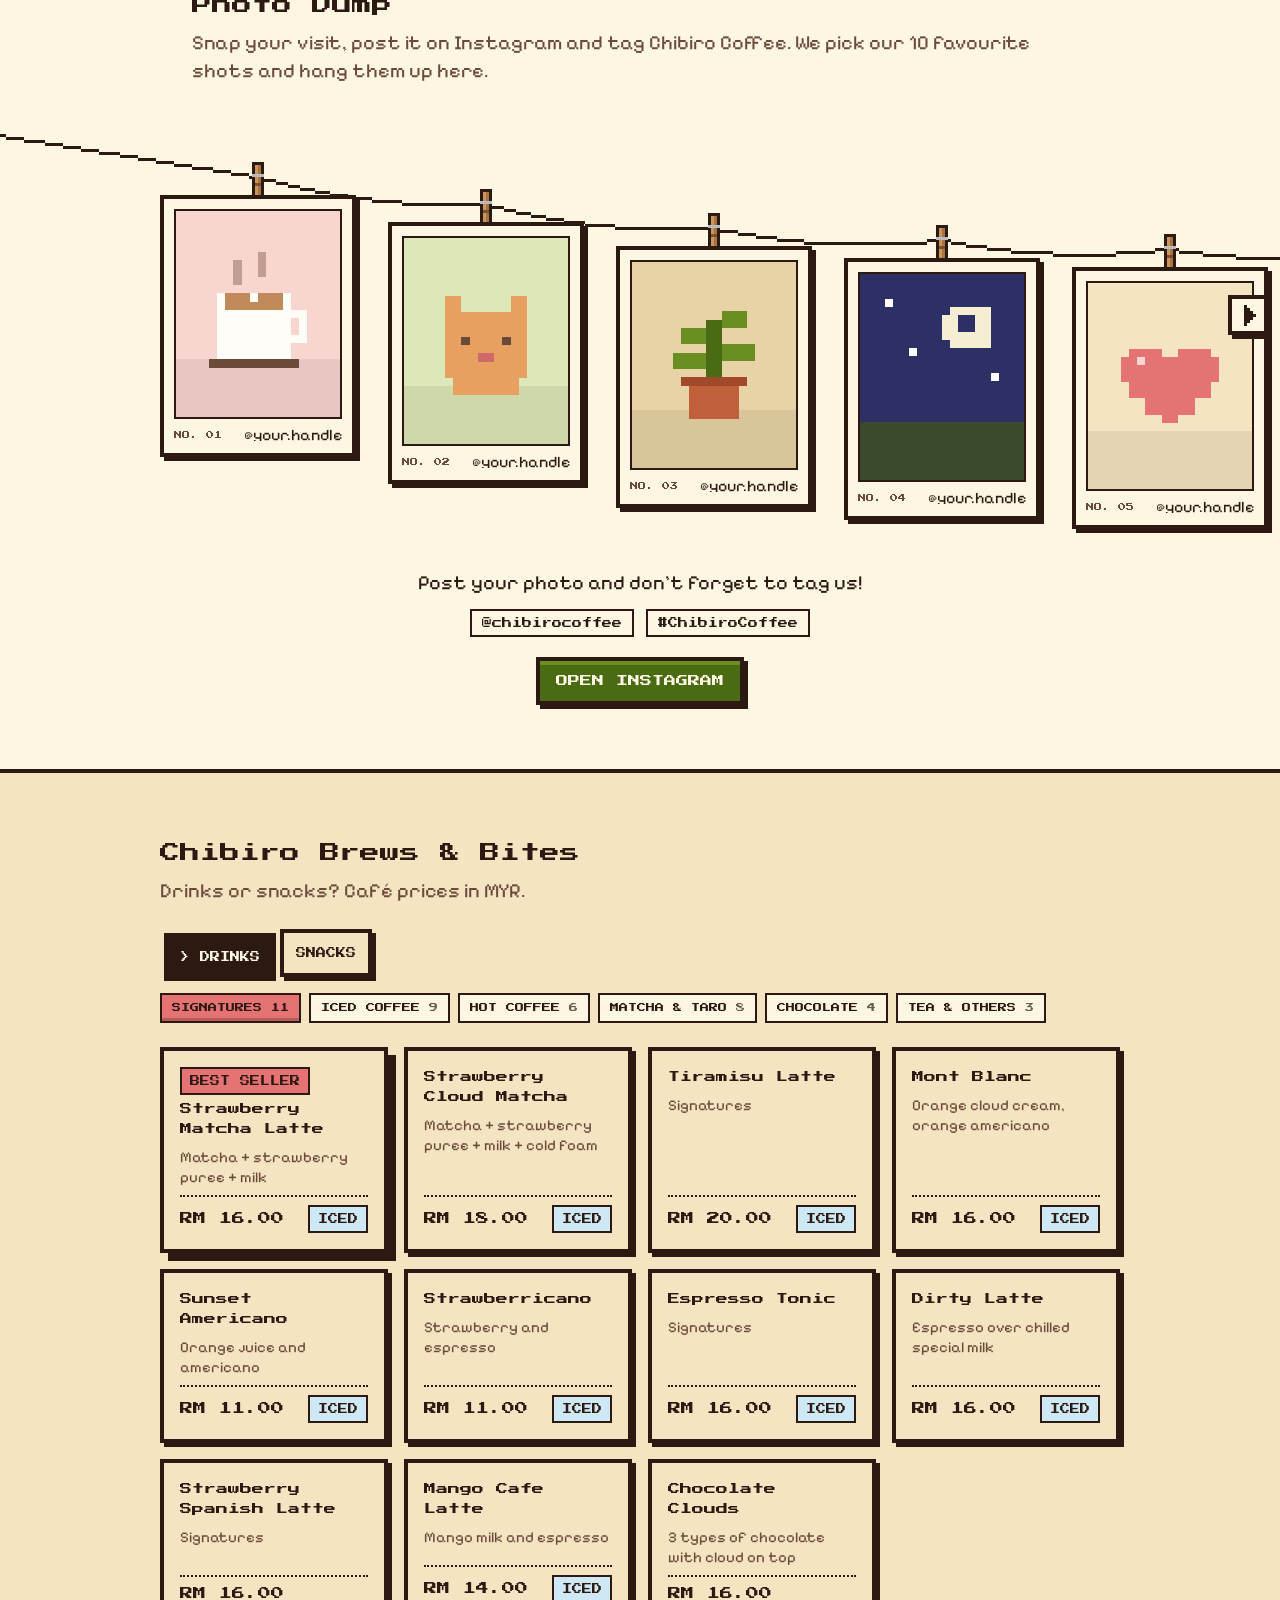
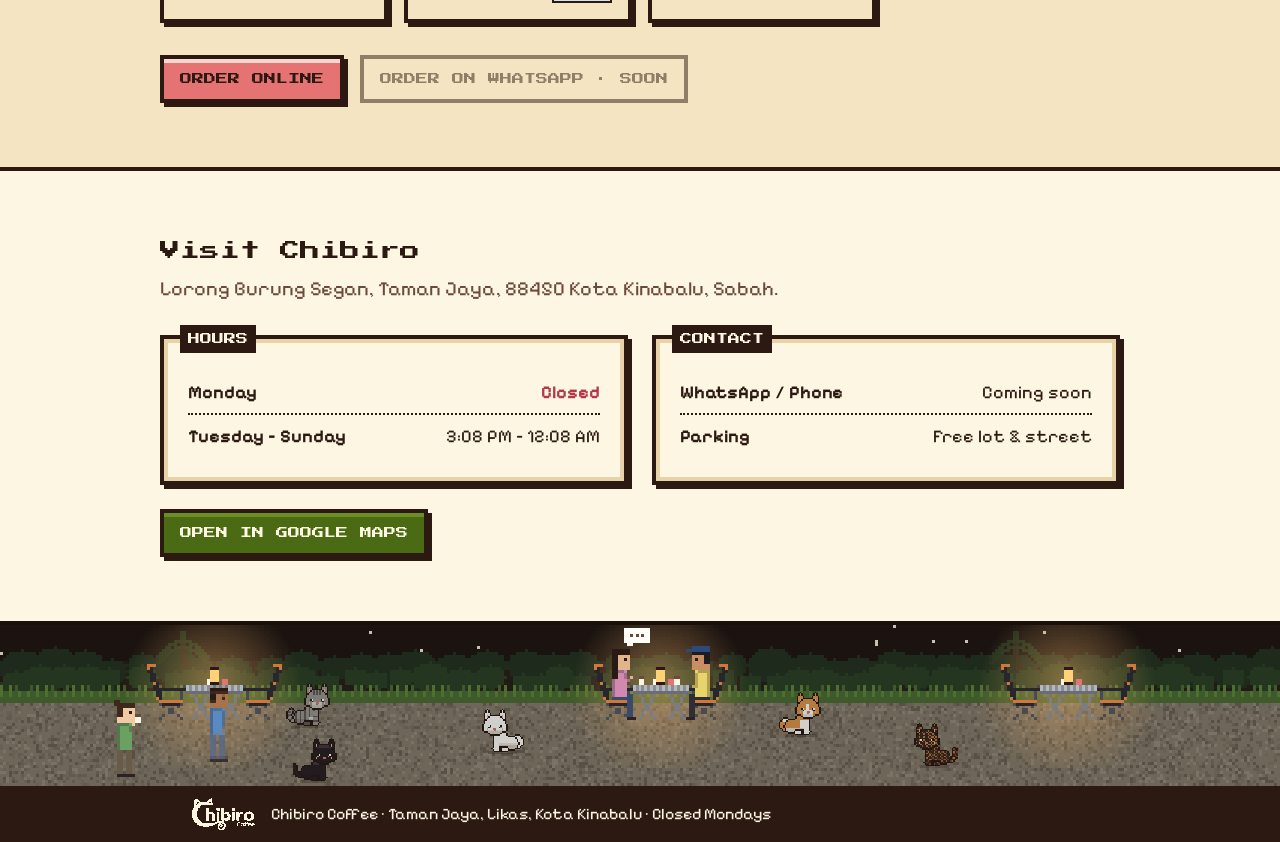
==== commit 475ad473: "Hero updates: brighter night, menu stand, flowers, dome tent, cat moves, phone nav, code cleanup Co-" ====
--- a/index.html
+++ b/index.html
@@ -32,6 +32,8 @@
 <body class="cb">
   <nav class="cb-nav" aria-label="Main">
     <a class="cb-nav__brand" href="#top" data-go="top"><img src="assets/chibiro-wordmark.svg" alt="Chibiro Coffee" width="84" height="43"></a>
+    <button class="cb-nav__menu" id="navMenu" aria-expanded="false" aria-controls="navPanel" aria-label="Menu"><span class="cb-nav__bars" aria-hidden="true"></span></button>
+    <div class="cb-nav__panel" id="navPanel">
     <ul class="cb-nav__links">
       <li><a href="#stamps" data-go="stamps">Stamp<span class="cb-nav__wide"> Card</span><span class="cb-nav__narrow">s</span></a></li>
       <li><a href="#photos" data-go="photos">Photos</a></li>
@@ -42,6 +44,7 @@
       <button class="cb-toggle" id="soundToggle" role="switch" aria-checked="false"><span>Sound FX</span><span class="cb-toggle__track"></span><span class="cb-toggle__state">Off</span></button>
       <button class="cb-toggle" id="catToggle" role="switch" aria-checked="true"><span>Cat Mode</span><span class="cb-toggle__track"></span><span class="cb-toggle__state">Playful</span></button>
     </div>
+    </div>
   </nav>
 
   <main id="main">
@@ -52,12 +55,9 @@
         <span class="cb-sr-only">Taman Jaya · Likas · Kota Kinabalu</span>
         <h1 class="cb-sr-only">Home-Brewed Specialty Coffee in Likas — Cat-Approved</h1>
         <p class="cb-sr-only">A cozy late-afternoon-to-midnight hangout with free Wi-Fi, free parking, and seats indoors and out. Open Tuesday to Sunday, 3:08 PM – 12:08 AM.</p>
-        <div class="hero__cta">
-          <a class="cb-btn cb-btn--lg" href="#brews" data-go="brews">Explore Menu</a>
-          <a class="cb-btn cb-btn--lg cb-btn--plain" href="https://www.google.com/maps/search/?api=1&query=Chibiro+Coffee+Taman+Jaya+Likas+Kota+Kinabalu" target="_blank" rel="noopener">Find Us</a>
-        </div>
-      </div>
-    </div>
+      </div>
+    </div>
+    <a class="hero__menu-stand" id="menu-stand" href="#brews" data-go="brews" aria-label="See our menu" hidden><span class="hero__tap" aria-hidden="true"></span></a>
     <div class="hero__stage" id="stage" aria-hidden="true"></div>
   </header>
 
--- a/styles.css
+++ b/styles.css
@@ -72,7 +72,6 @@
 .cb-btn--plain { color: var(--roast); background: var(--parchment); box-shadow: inset 0 var(--space-1) 0 var(--cream), var(--shadow-drop); }
 .cb-btn--plain:hover { box-shadow: inset 0 var(--space-1) 0 var(--cream), var(--shadow-hover); }
 .cb-btn--plain:active { background: var(--parchment-deep); box-shadow: none; }
-.cb-btn--lg { padding: var(--space-4) var(--space-6); }
 
 /* ---------- Tag ---------- */
 .cb-tag {
@@ -119,13 +118,37 @@
 }
 .cb-nav__links a:hover, .cb-nav__links a[aria-current] { border-bottom-color: var(--matcha); }
 .cb-nav__tools { display: flex; flex-wrap: wrap; gap: var(--space-2) var(--space-4); }
-@media (max-width: 767px) {
-  /* Phone: the toggles sit in a first row that scrolls away; only the emblem-and-links row (48px) sticks. */
-  .cb-nav { top: -40px; gap: var(--space-2) var(--space-3); padding: var(--space-2) var(--space-4); }
-  .cb-nav__tools { order: -1; width: 100%; flex-wrap: nowrap; justify-content: space-between; gap: var(--space-2); }
-  .cb-nav__tools .cb-toggle__state { display: none; }
-  .cb-nav__brand img { width: 55px; height: 28px; }
-  .cb-nav__links { flex: 1; margin: 0; justify-content: space-between; gap: var(--space-2); }
+.cb-nav__panel { display: contents; }
+.cb-nav__menu { display: none; }
+@media (max-width: 767px) {
+  /* Phone: one slim bar, the logo and a menu button; the links and the two toggles drop down from it */
+  .cb-nav { flex-wrap: nowrap; justify-content: space-between; gap: var(--space-3); padding: var(--space-2) var(--space-4); }
+  .cb-nav__brand img { width: 63px; height: 32px; }
+  .cb-nav__menu {
+    display: inline-flex; align-items: center; justify-content: center; width: 44px; height: 40px; padding: 0; cursor: pointer;
+    background: var(--cream); border: var(--border-pixel) solid var(--roast); box-shadow: 3px 3px 0 var(--roast);
+  }
+  .cb-nav__menu:active { transform: translate(2px, 2px); box-shadow: 1px 1px 0 var(--roast); }
+  .cb-nav__bars, .cb-nav__bars::before, .cb-nav__bars::after { display: block; width: 20px; height: 3px; background: var(--roast); }
+  .cb-nav__bars { position: relative; }
+  .cb-nav__bars::before, .cb-nav__bars::after { content: ""; position: absolute; left: 0; }
+  .cb-nav__bars::before { top: -7px; } .cb-nav__bars::after { top: 7px; }
+  .cb-nav[data-open] .cb-nav__bars { background: transparent; }
+  .cb-nav[data-open] .cb-nav__bars::before { top: 0; transform: rotate(45deg); }
+  .cb-nav[data-open] .cb-nav__bars::after { top: 0; transform: rotate(-45deg); }
+  .cb-nav__panel {
+    position: absolute; top: 100%; left: 0; right: 0; display: none; flex-direction: column;
+    padding: var(--space-2) var(--space-4) var(--space-4); background: var(--cream);
+    border-bottom: var(--border-pixel) solid var(--roast); box-shadow: 0 6px 0 rgba(44, 26, 18, 0.12);
+  }
+  .cb-nav[data-open] .cb-nav__panel { display: flex; }
+  .cb-nav__links { flex-direction: column; gap: 0; margin: 0; }
+  .cb-nav__links a { padding: var(--space-4) 0; font-size: 12px; border-bottom: 2px dashed rgba(44, 26, 18, 0.18); }
+  .cb-nav__links a:hover, .cb-nav__links a[aria-current] { border-bottom-color: var(--matcha); }
+  .cb-nav .cb-nav__wide { display: inline; } .cb-nav .cb-nav__narrow { display: none; }
+  .cb-nav__tools { flex-direction: column; align-items: stretch; gap: var(--space-2); padding-top: var(--space-4); }
+  .cb-nav__tools .cb-toggle { justify-content: space-between; padding: var(--space-2) 0; }
+  .cb-nav__tools .cb-toggle > span:first-child { flex: 1; text-align: left; }
 }
 
 /* ---------- FilterTabs ---------- */
@@ -215,6 +238,7 @@
   display: flex; flex-direction: column;
   min-height: calc(100vh - var(--nav-h, 68px));
   min-height: calc(100svh - var(--nav-h, 68px));
+  min-height: max(calc(100svh - var(--nav-h, 68px)), 420px);   /* phones on their side: tall enough for the sign, house and yard */
   background: var(--parchment);
   border-bottom: var(--border-pixel) solid var(--roast);
 }
@@ -222,7 +246,15 @@
 .hero__body { flex: 1; display: flex; align-items: flex-start; justify-content: center; width: 100%; padding: var(--space-8) var(--space-8) var(--space-6); }
 .hero__copy { display: flex; justify-content: center; }
 .cb-sr-only { position: absolute; width: 1px; height: 1px; margin: -1px; padding: 0; overflow: hidden; clip-path: inset(50%); white-space: nowrap; border: 0; }
-.hero__cta { display: flex; flex-wrap: wrap; justify-content: center; gap: var(--space-4); }
+/* the menu stand beside the café door is a link to the menu; a little hand taps it every 3 seconds */
+.hero__menu-stand { position: absolute; top: 0; left: 0; z-index: calc(var(--z-cats) + 1); display: block; cursor: pointer; -webkit-tap-highlight-color: transparent; }
+.hero__menu-stand:focus-visible { outline: 3px solid var(--cream, #fdf6e3); outline-offset: 2px; }
+.hero__tap { position: absolute; left: 58%; top: 52%; width: 0; height: 0; pointer-events: none; }
+.hero__tap::before { content: ""; position: absolute; left: -12px; top: -12px; width: 24px; height: 24px; border: 3px solid #fdf6e3; border-radius: 50%; opacity: 0; animation: cb-tap-ring 3s steps(6) infinite; }
+.hero__tap svg { position: absolute; left: -7px; top: -2px; display: block; image-rendering: pixelated; animation: cb-tap-hand 3s steps(8) infinite; filter: drop-shadow(0 2px 0 rgba(44, 26, 18, 0.35)); }
+@keyframes cb-tap-hand { 0%, 100% { transform: translate(6px, 10px); opacity: 0; } 6% { opacity: 1; transform: translate(6px, 10px); } 14% { transform: translate(0, 0); } 20% { transform: translate(0, 3px); } 28% { transform: translate(0, 0); } 40% { opacity: 1; transform: translate(4px, 8px); } 46% { opacity: 0; } }
+@keyframes cb-tap-ring { 0%, 18% { opacity: 0; transform: scale(0.3); } 20% { opacity: 0.9; transform: scale(0.4); } 36% { opacity: 0; transform: scale(1.6); } 100% { opacity: 0; } }
+@media (prefers-reduced-motion: reduce) { .hero__tap svg { animation: none; } .hero__tap::before { animation: none; } }
 .hero__stage { flex: none; height: 96px; }
 .order { display: flex; flex-wrap: wrap; align-items: center; gap: var(--space-4); margin-top: var(--space-8); }
 .visit { display: grid; gap: var(--space-8) var(--space-6); grid-template-columns: repeat(auto-fit, minmax(300px, 1fr)); margin-top: var(--space-8); }
@@ -235,12 +267,12 @@
 .foot p { margin: 0; }
 #cats { position: absolute; inset: 0; z-index: var(--z-cats); pointer-events: none; overflow: hidden; }
 #cats .cb-cat { position: absolute; top: 0; left: 0; pointer-events: auto; will-change: transform; }
+.cb-sleeper { position: absolute; top: 0; left: 0; z-index: calc(var(--z-cats) - 1); display: none; pointer-events: none; will-change: transform; }
+.cb-sleeper canvas { display: block; width: 100%; height: 100%; image-rendering: pixelated; }
 #yarn { position: absolute; top: 0; left: 0; width: 20px; height: 20px; background: var(--strawberry); border: var(--border-pixel) solid var(--roast); will-change: transform; }
 @media (max-width: 767px) {
   /* keep room under the text for the house and its yard, even on short phones */
   .hero__body { align-items: flex-start; padding: var(--space-4); }
-  .hero__cta { gap: var(--space-3); }
-  .hero__cta .cb-btn--lg { padding: var(--space-3) var(--space-3); font-size: 10px; }
   .hero__stage { height: 96px; }
 }
 
@@ -337,7 +369,6 @@
   .stamp-card__title { font-size: 12px; }
   .stamp-slot__date { font-size: 9px; line-height: 10px; }
   .stamp-slot__free { font-size: 6px; line-height: 9px; }
-  .cb-nav__links a { font-size: 8px; }
 }
 .stamp-card__logo { display: block; width: 84px; height: 43px; }
 .stamp-card__names { gap: var(--space-2); }
@@ -458,3 +489,14 @@
 .staff__status.is-bad { background: var(--strawberry-milk); }
 .staff__btn { width: 100%; }
 .staff__btn[hidden] { display: none; }
+
+/* ---------- Phones: the menu pages sit side by side and swipe sideways (Niekki, 2026-11-17) ---------- */
+@media (max-width: 767px) {
+  .menu.is-swipe .menu-grid {
+    grid-template-columns: none; grid-auto-columns: calc((100% - var(--space-3)) / 2);
+    overflow-x: auto; overscroll-behavior-x: contain; scroll-snap-type: x mandatory; scrollbar-width: none;
+    padding: 0 8px 6px 0; margin-bottom: -6px;   /* the right padding leaves room for the card shadows and lets the last page line up */
+  }
+  .menu.is-swipe .menu-grid::-webkit-scrollbar { display: none; }
+  .menu.is-swipe .cb-item:nth-child(8n + 1) { scroll-snap-align: start; }
+}
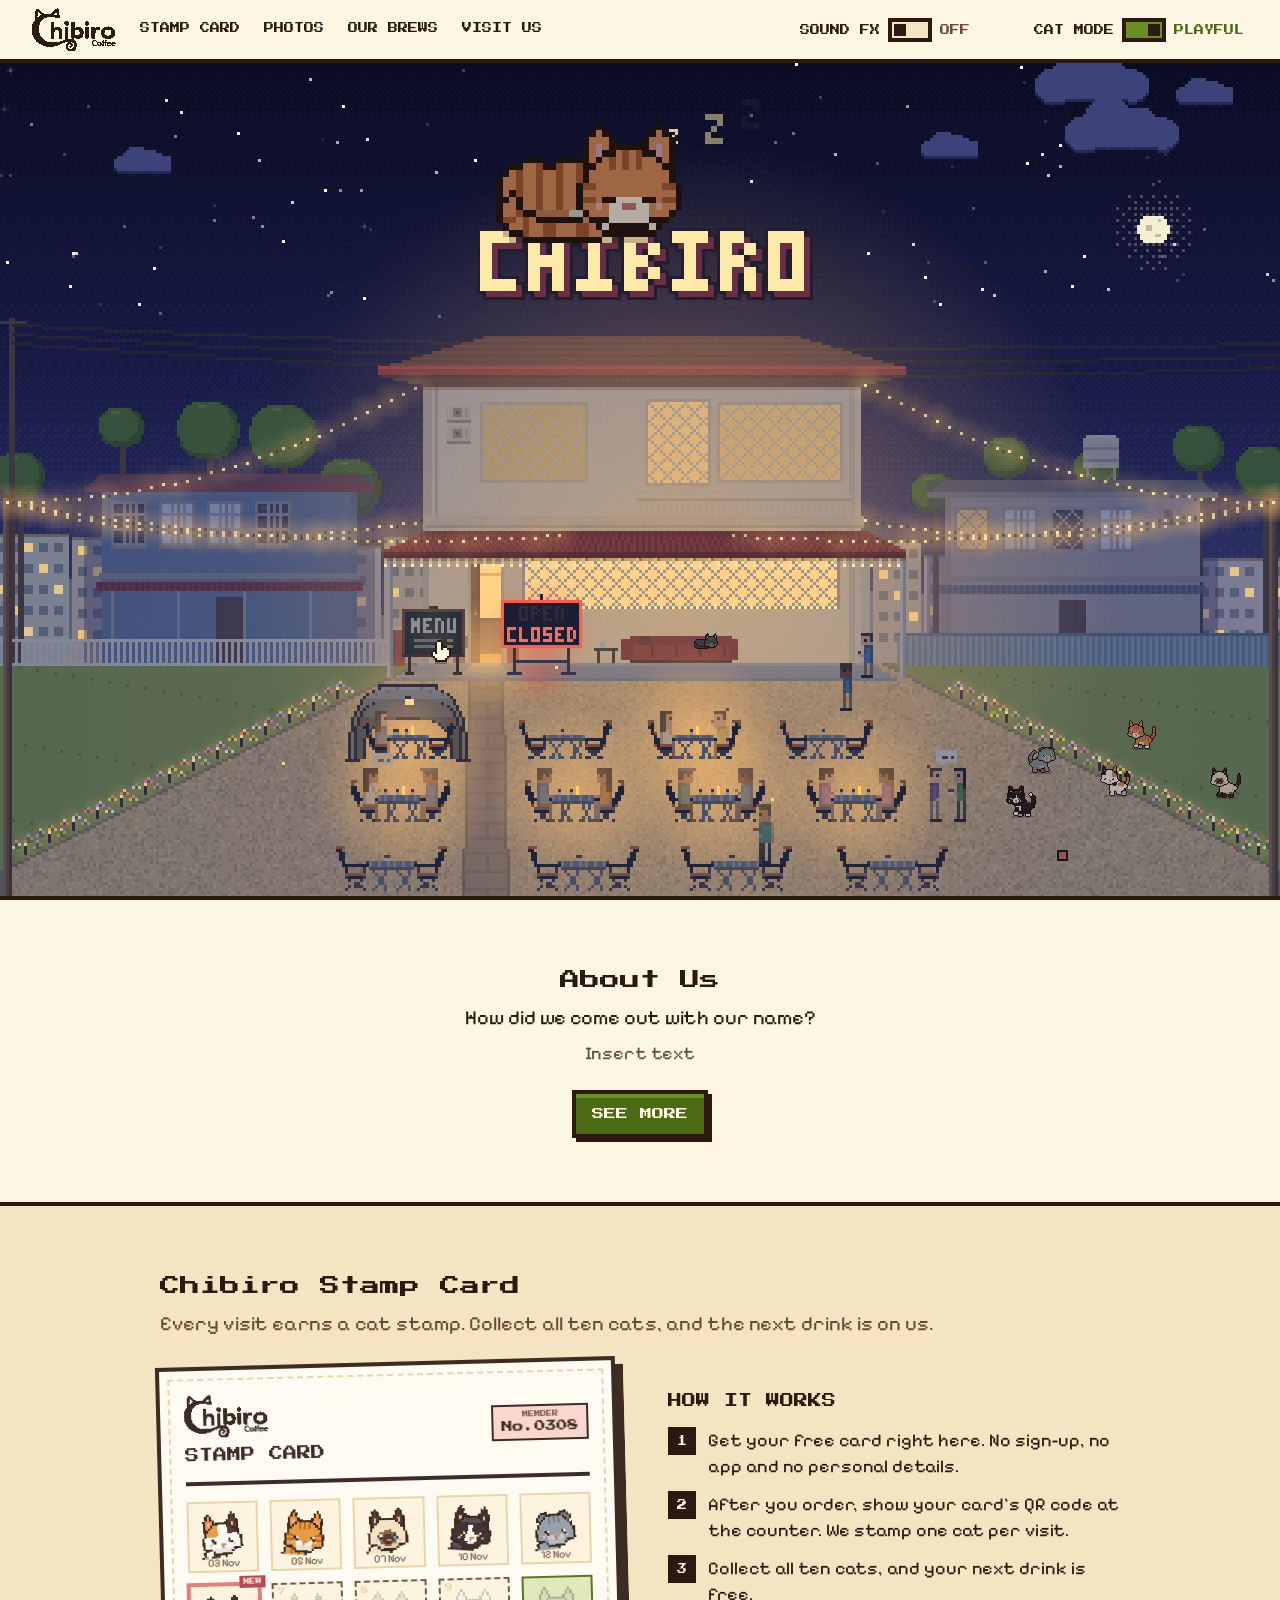
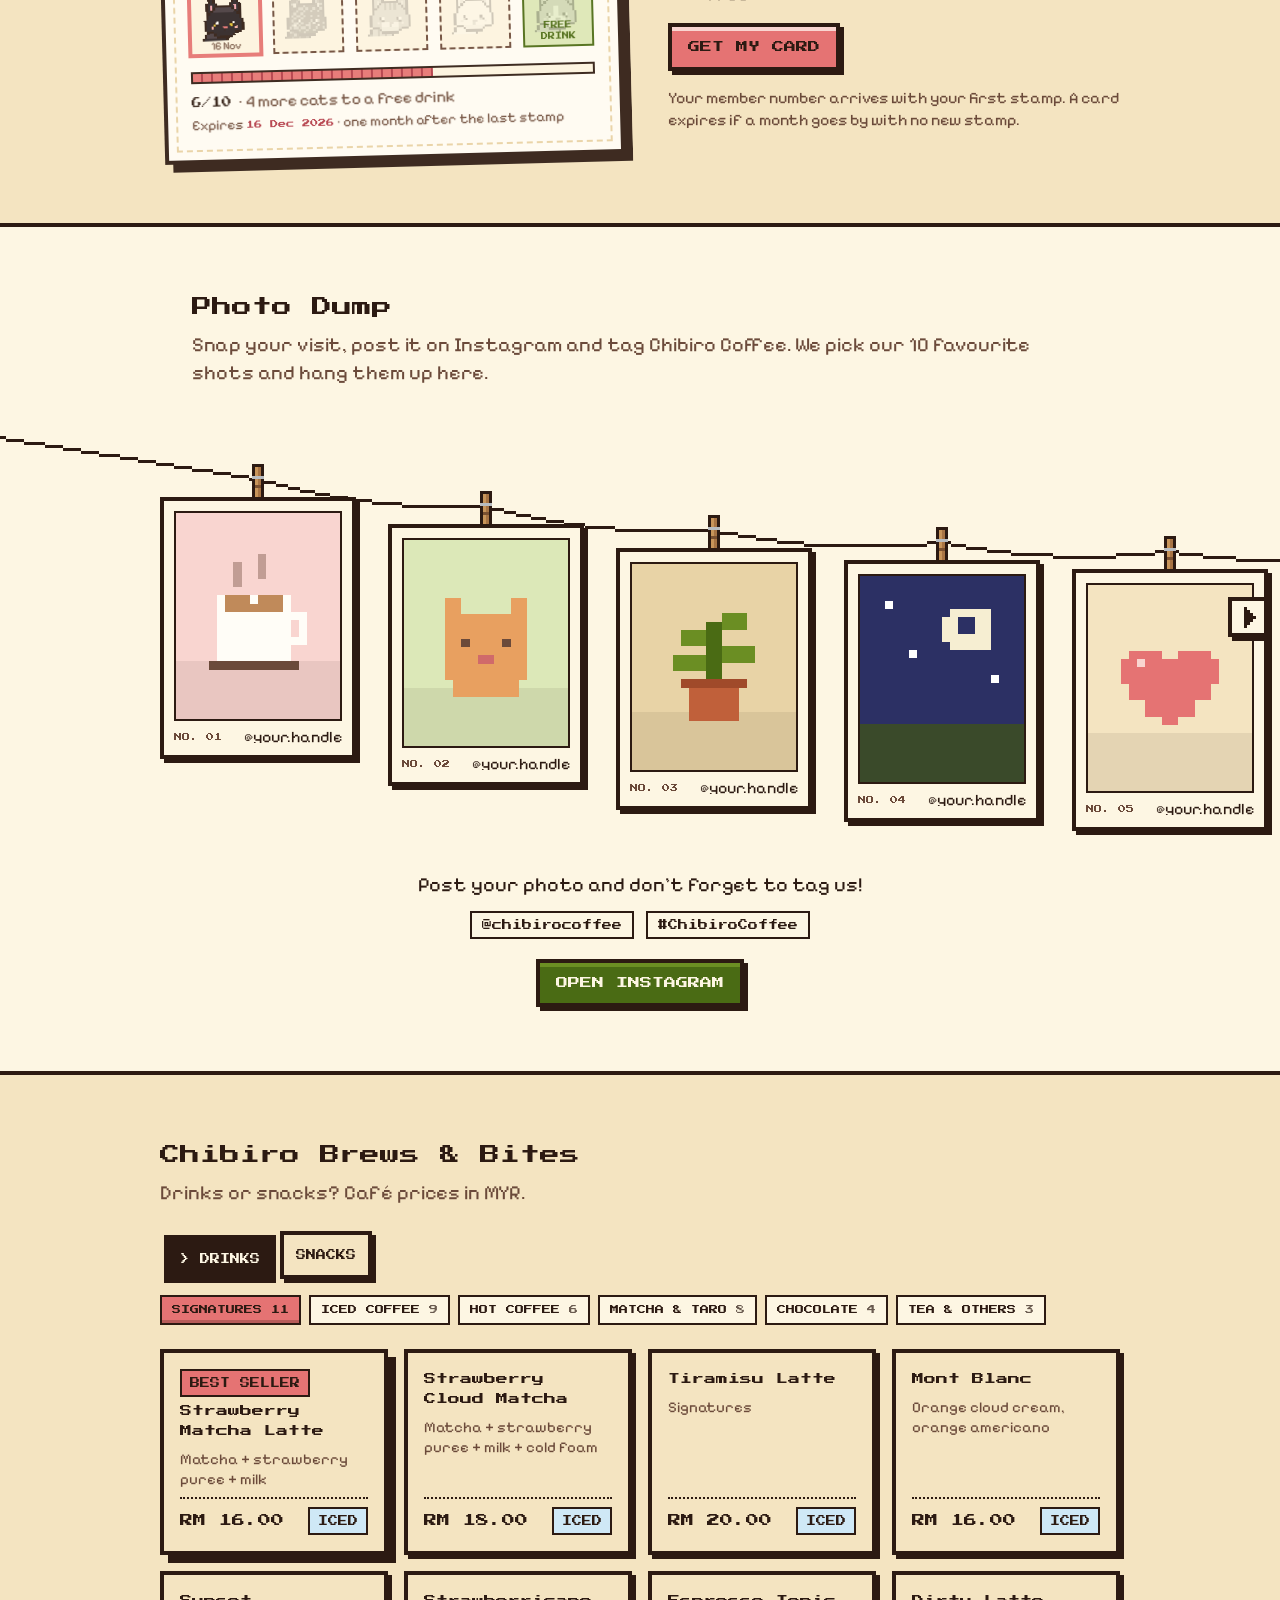
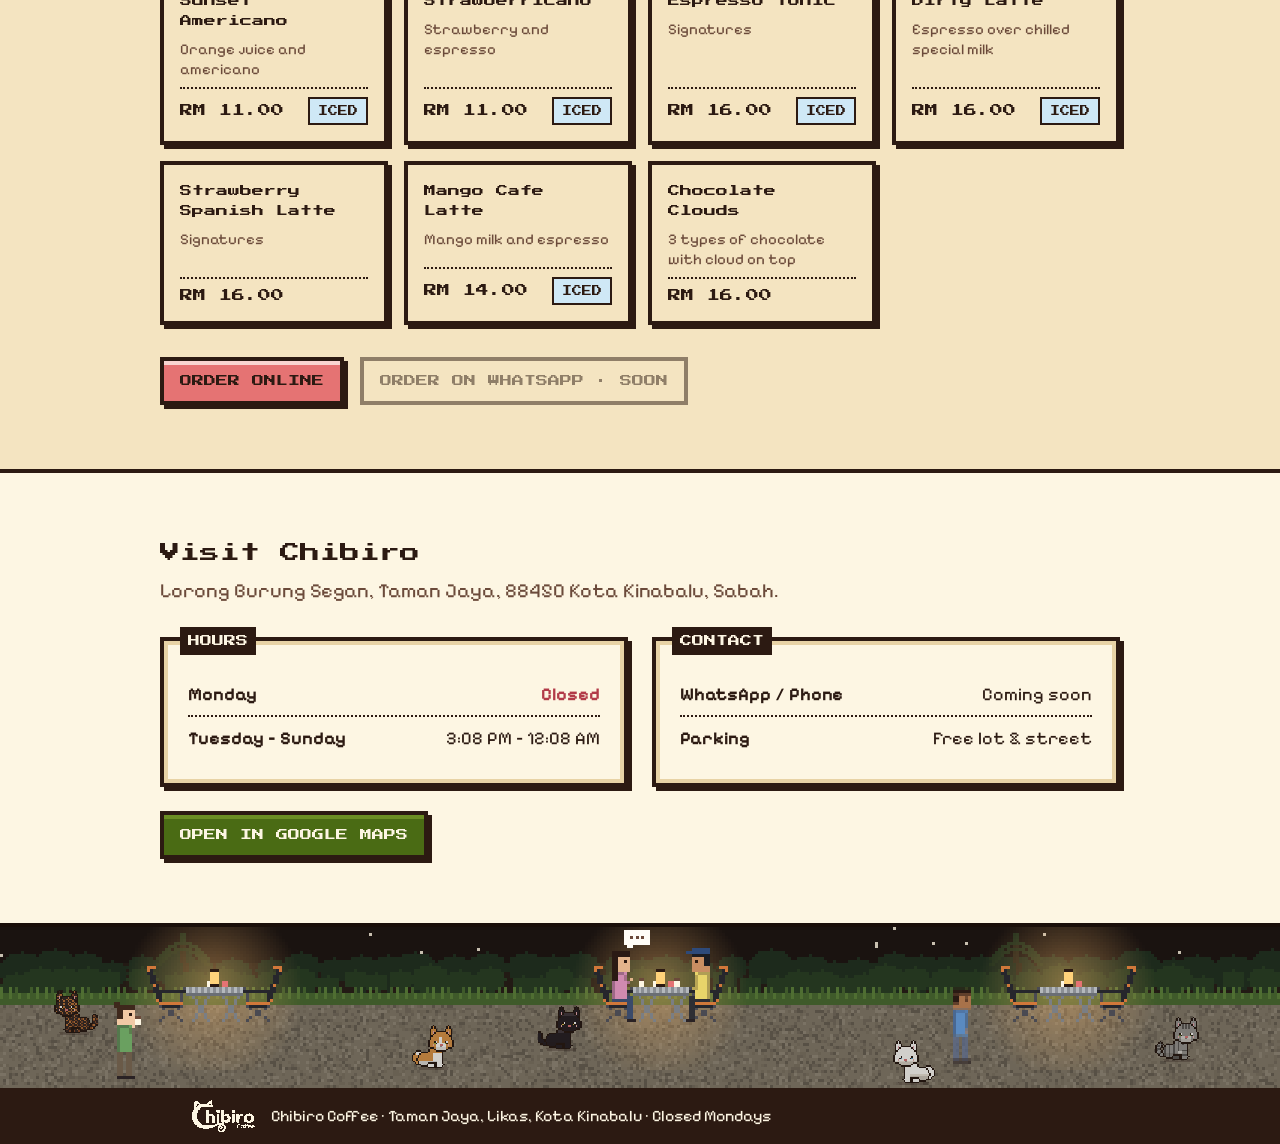
==== commit 7d8e0729: "About Us section, Save my card picture, Add to Home Screen, Delete my card Co-Authored-By: Claude Op" ====
--- a/index.html
+++ b/index.html
@@ -24,6 +24,10 @@
 <meta property="og:locale" content="en_MY">
 <meta name="twitter:card" content="summary_large_image">
 <meta name="theme-color" content="#fdf6e3">
+<!-- "Add to Home Screen": no start_url on purpose, so iPhones open the exact page they were added from (with the card in it) -->
+<link rel="manifest" href="manifest.webmanifest">
+<link rel="apple-touch-icon" href="assets/chibiro-icon-180.png">
+<meta name="apple-mobile-web-app-title" content="Chibiro">
 <!-- the two pixel fonts are hosted here (assets/fonts, OFL licence), so no visitor data goes to Google; font-display: swap in styles.css -->
 <link rel="preload" href="assets/fonts/press-start-2p-latin-400-normal.woff2" as="font" type="font/woff2" crossorigin>
 <link rel="preload" href="assets/fonts/pixelify-sans-latin-400-normal.woff2" as="font" type="font/woff2" crossorigin>
@@ -61,6 +65,28 @@
     <div class="hero__stage" id="stage" aria-hidden="true"></div>
   </header>
 
+  <section class="cb-section about" id="about">
+    <div class="cb-section__inner about__inner">
+      <h2 class="cb-section__title">About Us</h2>
+      <p class="about__ask">How did we come out with our name?</p>
+      <p class="about__text">Insert text</p>
+      <button class="cb-btn" type="button" id="aboutMore" aria-haspopup="dialog" aria-controls="aboutDialog">See More</button>
+    </div>
+  </section>
+
+  <dialog class="about-pop" id="aboutDialog" aria-labelledby="aboutPopTitle">
+    <button class="about-pop__close" type="button" data-about-close aria-label="Close"></button>
+    <div class="about-pop__body">
+      <h2 class="cb-section__title" id="aboutPopTitle">About Us</h2>
+      <p class="about__ask">How did we come out with our name?</p>
+      <p class="about__text">Insert text</p>
+      <h3 class="about-pop__head">Our Story</h3>
+      <p class="about__text">Insert text</p>
+      <h3 class="about-pop__head">Meet Our Team</h3>
+      <ul class="team" id="teamList"></ul>
+    </div>
+  </dialog>
+
   <section class="cb-section alt" id="stamps">
     <div class="cb-section__inner">
       <h2 class="cb-section__title">Chibiro Stamp Card</h2>
--- a/styles.css
+++ b/styles.css
@@ -422,7 +422,6 @@
 .stamp-live { display: flex; align-items: center; gap: var(--space-2); margin: 0; font-size: 15px; color: var(--matcha-deep); }
 .stamp-live__dot { width: 8px; height: 8px; background: var(--matcha); animation: stamp-blink 1.2s steps(2, end) infinite; }
 @keyframes stamp-blink { 50% { opacity: 0.2; } }
-.stamp-links { display: flex; flex-wrap: wrap; gap: var(--space-2) var(--space-4); }
 .stamp-link { padding: 0; background: none; border: 0; cursor: pointer; font: inherit; font-size: 16px; color: var(--matcha-deep); text-decoration: underline; text-decoration-thickness: 2px; text-underline-offset: 4px; }
 .stamp-small { margin: 0; font-size: 14px; line-height: 20px; color: var(--roast-soft); }
 @media (prefers-reduced-motion: reduce) { .stamp-slot.is-fresh .stamp-head, .stamp-live__dot { animation: none; } }
@@ -474,7 +473,6 @@
 /* ---------- Phones: every button row sits centred (Niekki, 2026-11-17) ---------- */
 @media (max-width: 767px) {
   .stamp-how > .cb-btn, .stamp-how > .stamp-link { align-self: center; }
-  .stamp-links { justify-content: center; align-self: stretch; }
   .menu-shelves, .menu-cats, .order, .visit__links { justify-content: center; }
 }
 
@@ -500,3 +498,47 @@
   .menu.is-swipe .menu-grid::-webkit-scrollbar { display: none; }
   .menu.is-swipe .cb-item:nth-child(8n + 1) { scroll-snap-align: start; }
 }
+
+/* ---- About Us (2026-11-18): a short block (about half the stamp card section on desktop) and a full-screen pop-up ---- */
+.about__inner { text-align: center; }
+.about__ask { margin: 0 0 var(--space-2); font-size: 20px; line-height: 28px; color: var(--roast); }
+.about__text { margin: 0 0 var(--space-6); font-size: 18px; line-height: 26px; color: var(--roast-soft); }
+.about-pop { width: calc(100vw - 48px); height: calc(100dvh - 48px); max-width: none; max-height: none; margin: auto; padding: 0;
+  background: var(--cream); color: var(--roast); border: var(--border-thin) solid var(--roast); box-shadow: var(--shadow-drop); overflow: hidden; }
+.about-pop::backdrop { background: rgba(44, 26, 18, 0.55); }
+.about-pop[open] { display: block; animation: cb-pop-in 0.18s steps(3) both; }
+@keyframes cb-pop-in { from { transform: scale(0.96); opacity: 0; } to { transform: none; opacity: 1; } }
+.about-pop__body { position: relative; height: 100%; overflow-y: auto; overscroll-behavior: contain; padding: var(--space-12) var(--space-8); text-align: center; }
+.about-pop__head { margin: var(--space-8) 0 var(--space-3); font-family: var(--font-display); font-size: 14px; line-height: 20px; font-weight: 400; text-transform: uppercase; }
+.about-pop__close { position: absolute; z-index: 1; top: var(--space-3); right: var(--space-3); width: 36px; height: 36px; padding: 0; cursor: pointer;
+  background: var(--parchment); border: var(--border-thin) solid var(--roast); box-shadow: 2px 2px 0 var(--roast); }
+.about-pop__close::before, .about-pop__close::after { content: ""; position: absolute; left: 50%; top: 50%; width: 18px; height: 4px; background: var(--roast); }
+.about-pop__close::before { transform: translate(-50%, -50%) rotate(45deg); }
+.about-pop__close::after { transform: translate(-50%, -50%) rotate(-45deg); }
+.about-pop__close:active { transform: translate(2px, 2px); box-shadow: none; }
+.team { display: grid; grid-template-columns: repeat(5, minmax(0, 1fr)); gap: var(--space-6) var(--space-4); max-width: 880px; margin: 0 auto; padding: 0; list-style: none; }
+.team__cat { display: flex; flex-direction: column; align-items: center; gap: var(--space-2); }
+.team__frame { display: block; width: 100%; max-width: 136px; aspect-ratio: 1; background: var(--parchment); border: var(--border-thin) solid var(--roast); box-shadow: 3px 3px 0 var(--roast); }
+.team__frame canvas { display: block; width: 100%; height: 100%; image-rendering: pixelated; }
+.team__name { font-family: var(--font-display); font-size: 9px; line-height: 14px; text-transform: uppercase; }
+@media (max-width: 767px) {
+  .about-pop { width: calc(100vw - 24px); height: calc(100dvh - 24px); }
+  .about-pop__body { padding: var(--space-12) var(--space-4) var(--space-8); }
+  .team { grid-template-columns: repeat(2, minmax(0, 1fr)); }
+}
+@media (prefers-reduced-motion: reduce) { .about-pop[open] { animation: none; } }
+html:has(.about-pop[open]) { overflow: hidden; }
+
+/* ---- Keep your card safe (2026-11-18): Save my card picture + Add to Home Screen steps ---- */
+.stamp-keep { display: flex; flex-direction: column; align-items: flex-start; gap: var(--space-3); align-self: stretch; padding: var(--space-4); background: var(--cream); border: var(--border-thin) dashed var(--parchment-deep); }
+.stamp-keep__title { margin: 0; font-family: var(--font-display); font-size: 10px; line-height: 16px; font-weight: 400; text-transform: uppercase; }
+.stamp-keep .cb-btn[disabled] { opacity: 0.6; cursor: progress; }
+.stamp-home { align-self: stretch; display: flex; flex-direction: column; align-items: flex-start; gap: var(--space-2); padding: var(--space-3); background: var(--parchment); border: var(--border-thin) solid var(--roast); }
+.stamp-home__title { margin: 0; font-size: 16px; line-height: 22px; font-weight: 700; }
+.stamp-home__steps { margin: 0; padding-left: var(--space-6); font-size: 16px; line-height: 24px; }
+.stamp-home__share { display: inline-block; vertical-align: -3px; width: 14px; height: 16px; margin: 0 2px;
+  background: linear-gradient(var(--roast), var(--roast)) 6px 0 / 2px 10px no-repeat, linear-gradient(var(--roast), var(--roast)) 4px 2px / 6px 2px no-repeat,
+  linear-gradient(var(--roast), var(--roast)) 0 6px / 2px 10px no-repeat, linear-gradient(var(--roast), var(--roast)) 12px 6px / 2px 10px no-repeat, linear-gradient(var(--roast), var(--roast)) 0 14px / 14px 2px no-repeat; }
+@media (max-width: 767px) { .stamp-keep { align-items: center; text-align: center; } .stamp-home { text-align: left; } }
+.stamp-link--delete { margin-top: var(--space-2); font-size: 14px; color: var(--strawberry-deep, #b23a48); }
+.stamp-link[disabled] { opacity: 0.6; cursor: progress; }
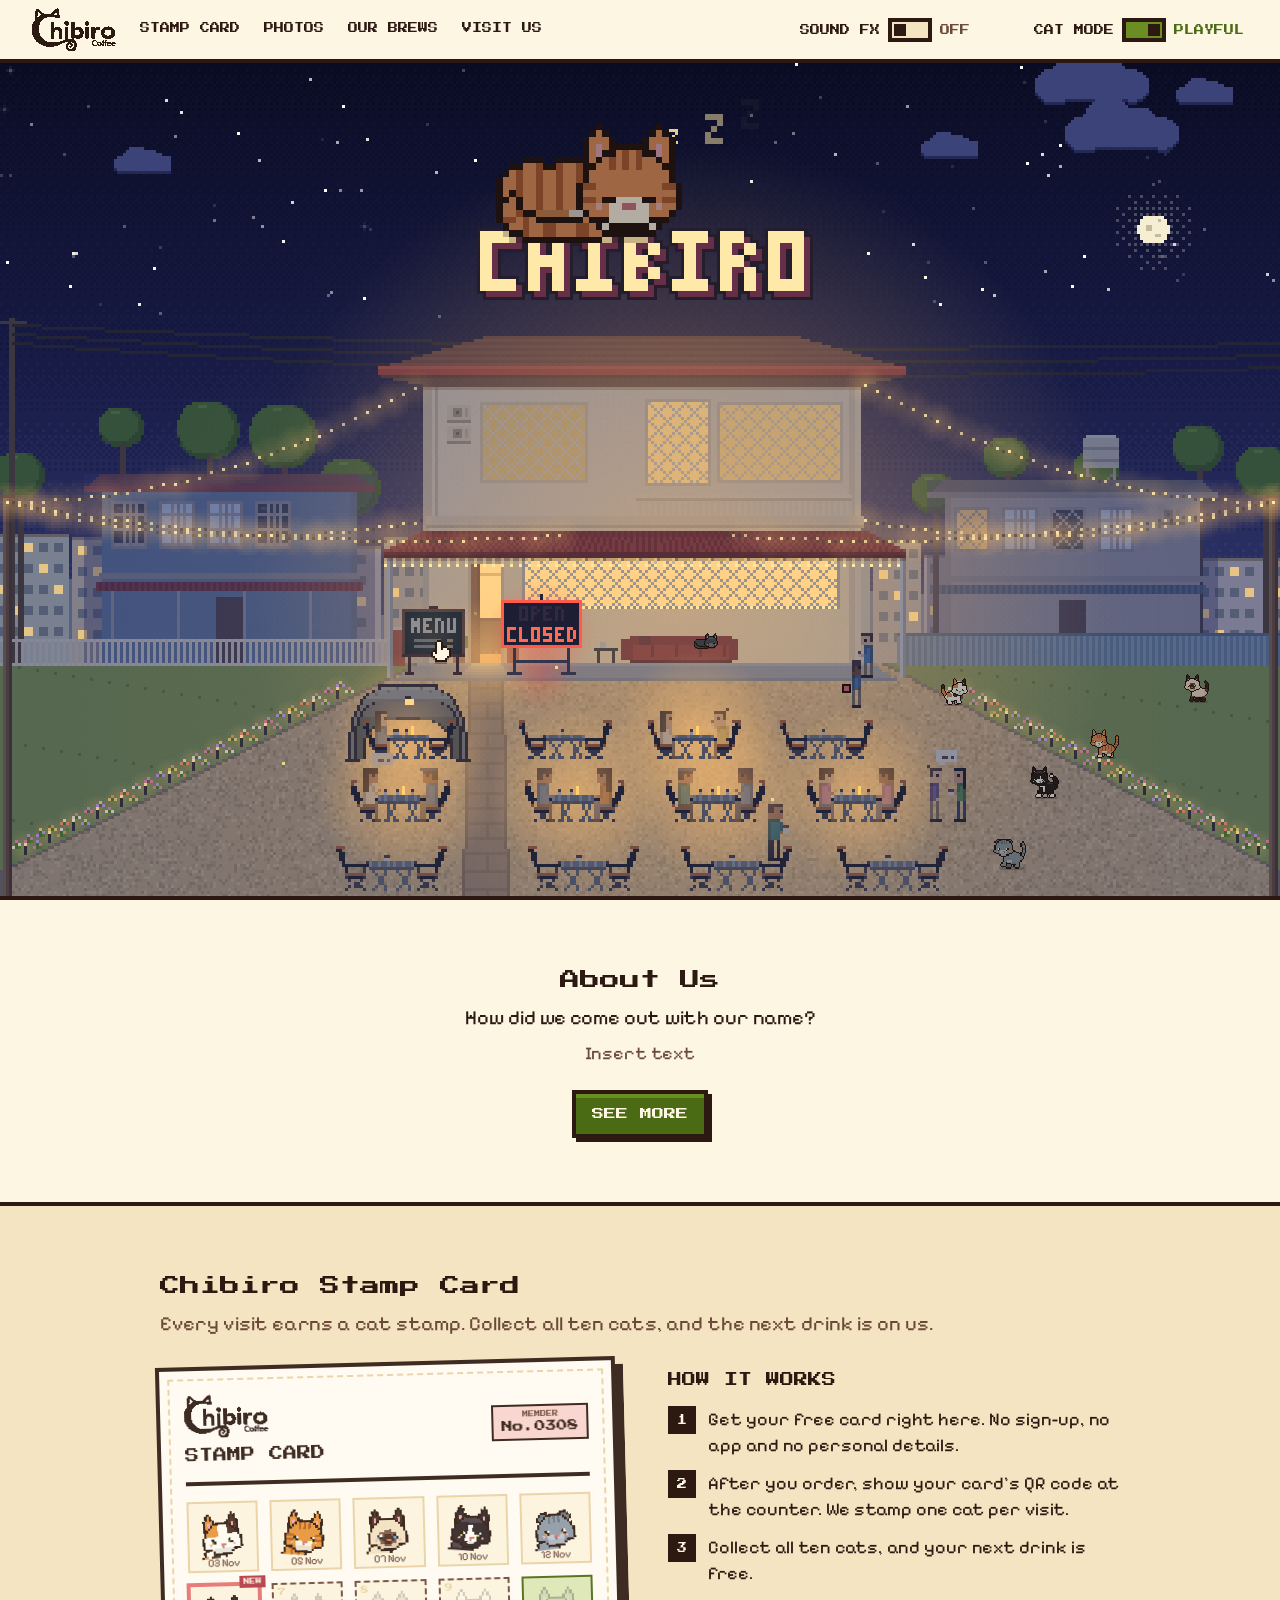
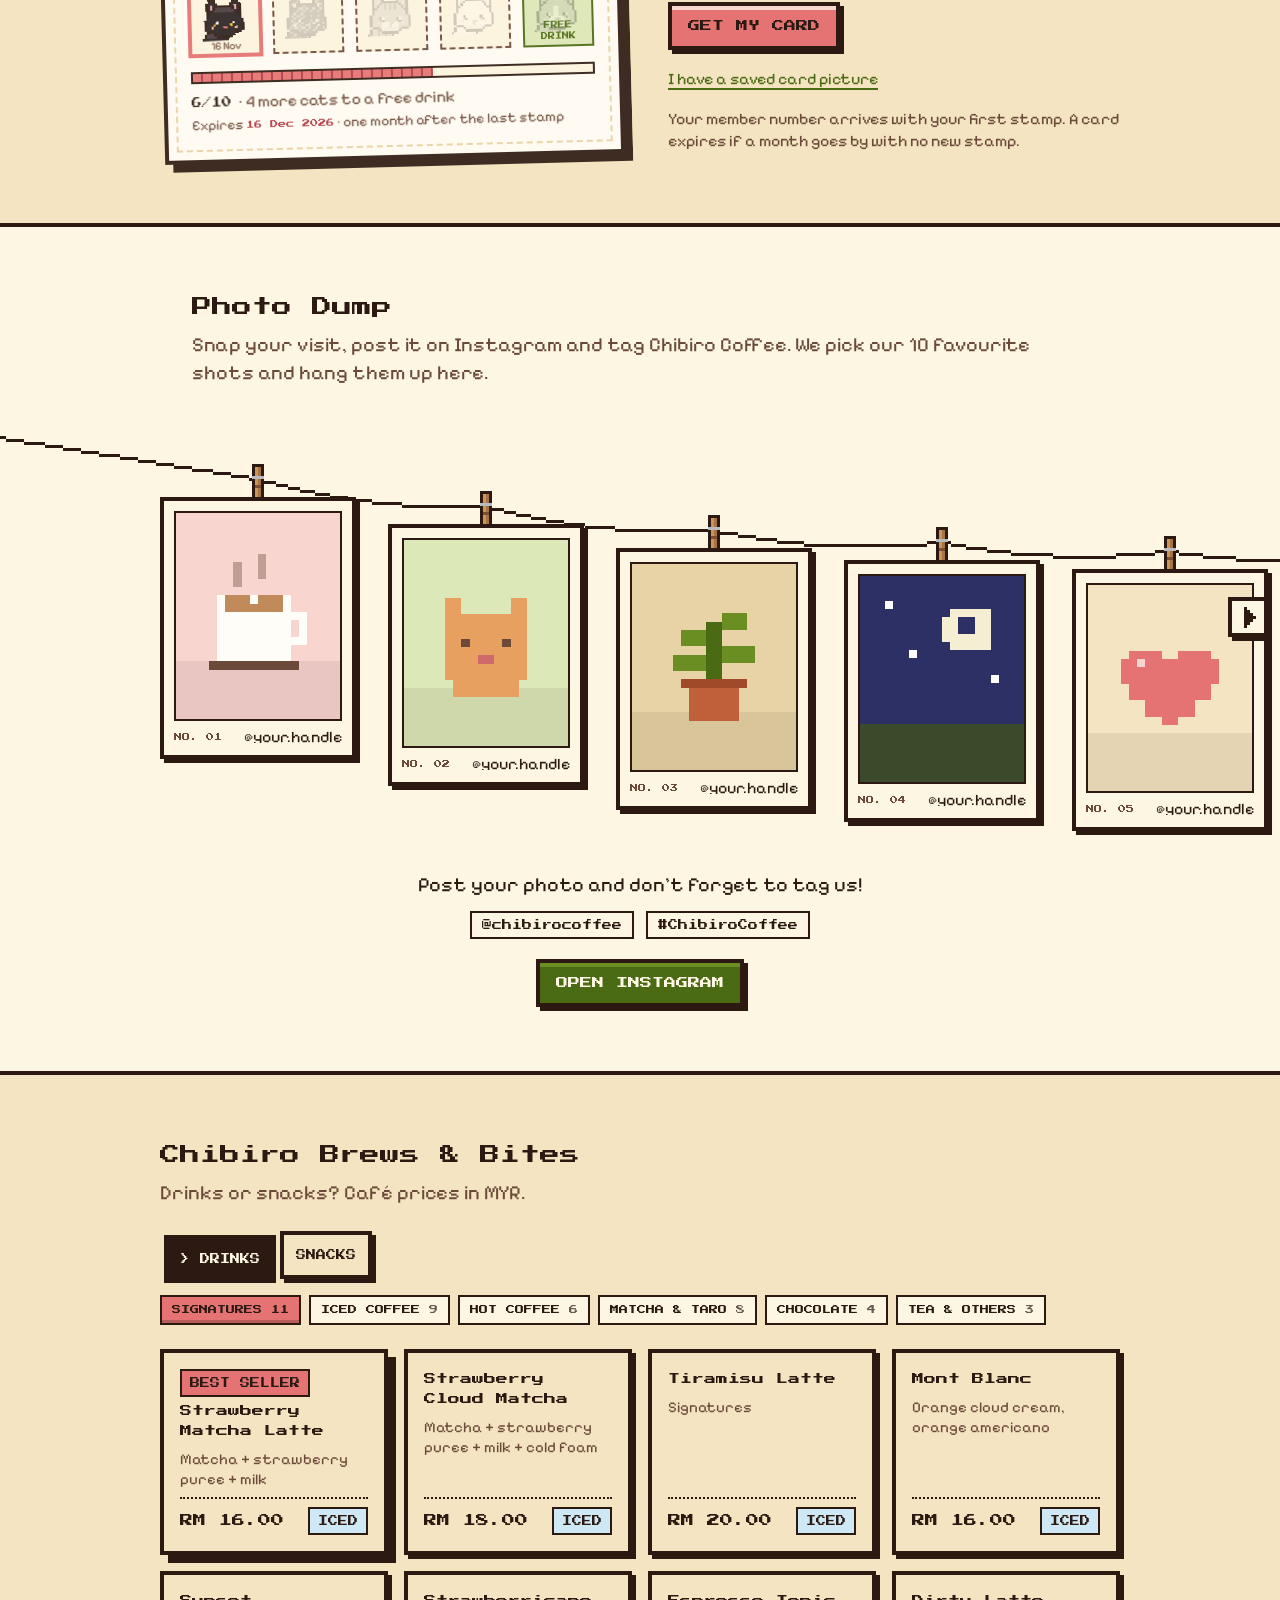
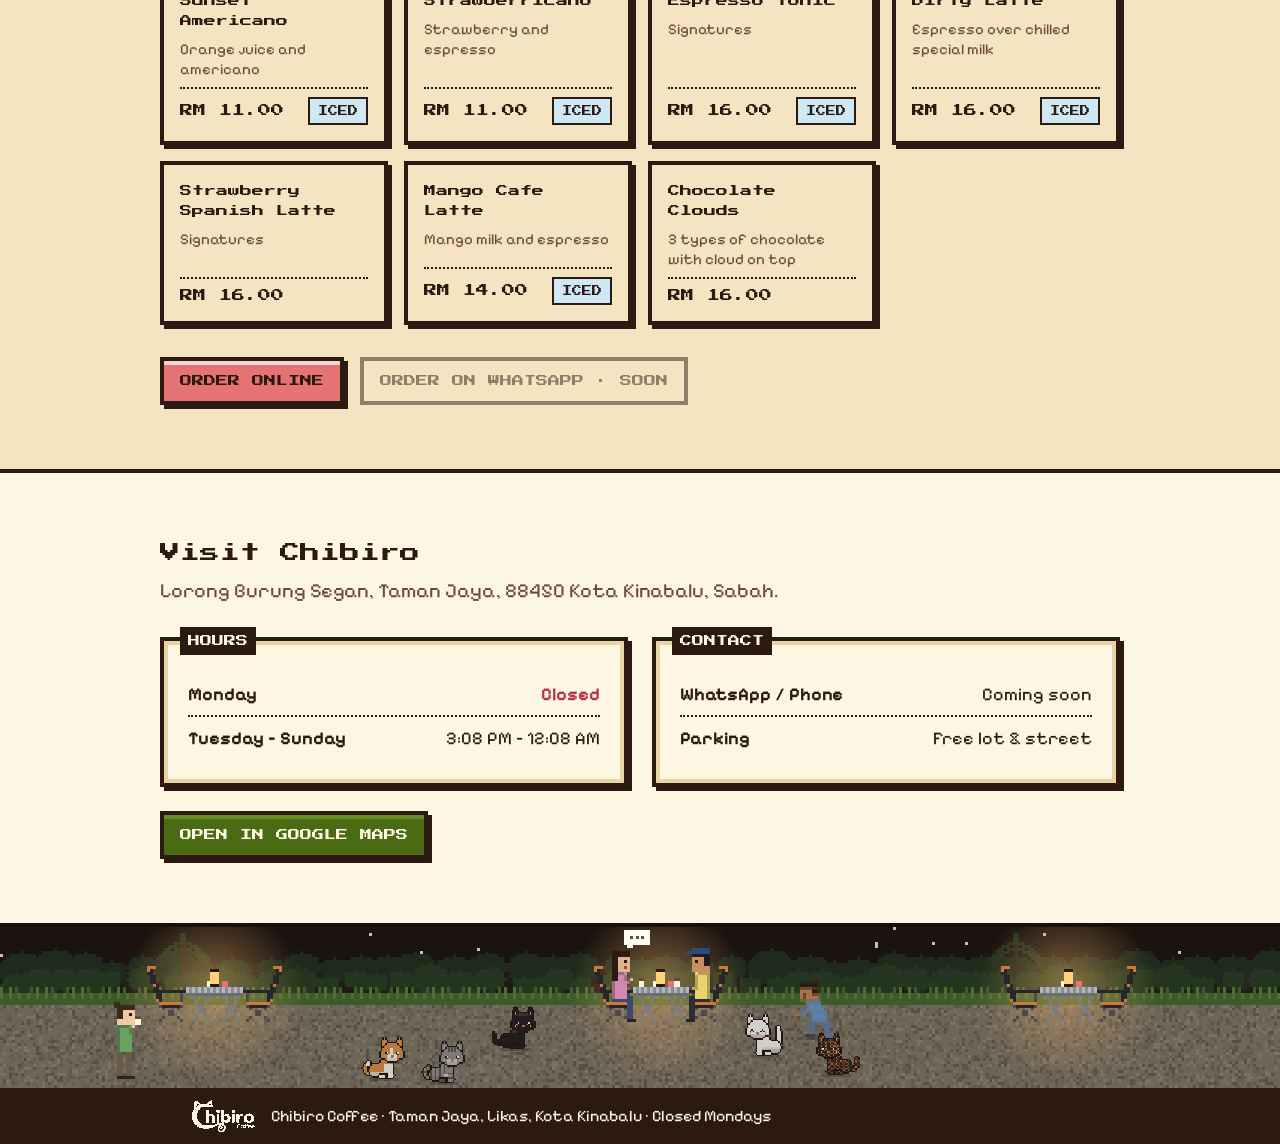
==== commit 89885198: "Fix iPhone Home Screen card, add 'Use a saved card picture', fix Summary member counts on an empty L" ====
--- a/index.html
+++ b/index.html
@@ -24,9 +24,12 @@
 <meta property="og:locale" content="en_MY">
 <meta name="twitter:card" content="summary_large_image">
 <meta name="theme-color" content="#fdf6e3">
-<!-- "Add to Home Screen": no start_url on purpose, so iPhones open the exact page they were added from (with the card in it) -->
-<link rel="manifest" href="manifest.webmanifest">
+<!-- "Add to Home Screen". The manifest link is added by app.js on Android/desktop only: iPhones then save the exact
+     address on screen (which carries the card), instead of the manifest's start address. -->
 <link rel="apple-touch-icon" href="assets/chibiro-icon-180.png">
+<meta name="apple-mobile-web-app-capable" content="yes">
+<meta name="mobile-web-app-capable" content="yes">
+<meta name="apple-mobile-web-app-status-bar-style" content="default">
 <meta name="apple-mobile-web-app-title" content="Chibiro">
 <!-- the two pixel fonts are hosted here (assets/fonts, OFL licence), so no visitor data goes to Google; font-display: swap in styles.css -->
 <link rel="preload" href="assets/fonts/press-start-2p-latin-400-normal.woff2" as="font" type="font/woff2" crossorigin>
@@ -101,6 +104,7 @@
             <li><span class="stamp-steps__n">3</span><span>Collect all ten cats, and your next drink is free.</span></li>
           </ol>
           <button class="cb-btn cb-btn--berry" type="button" data-stamp="get">Get my card</button>
+          <button class="stamp-link" type="button" data-stamp="load">I have a saved card picture</button>
           <p class="stamp-how__note">Your member number arrives with your first stamp. A card expires if a month goes by with no new stamp.</p>
         </div>
       </div>
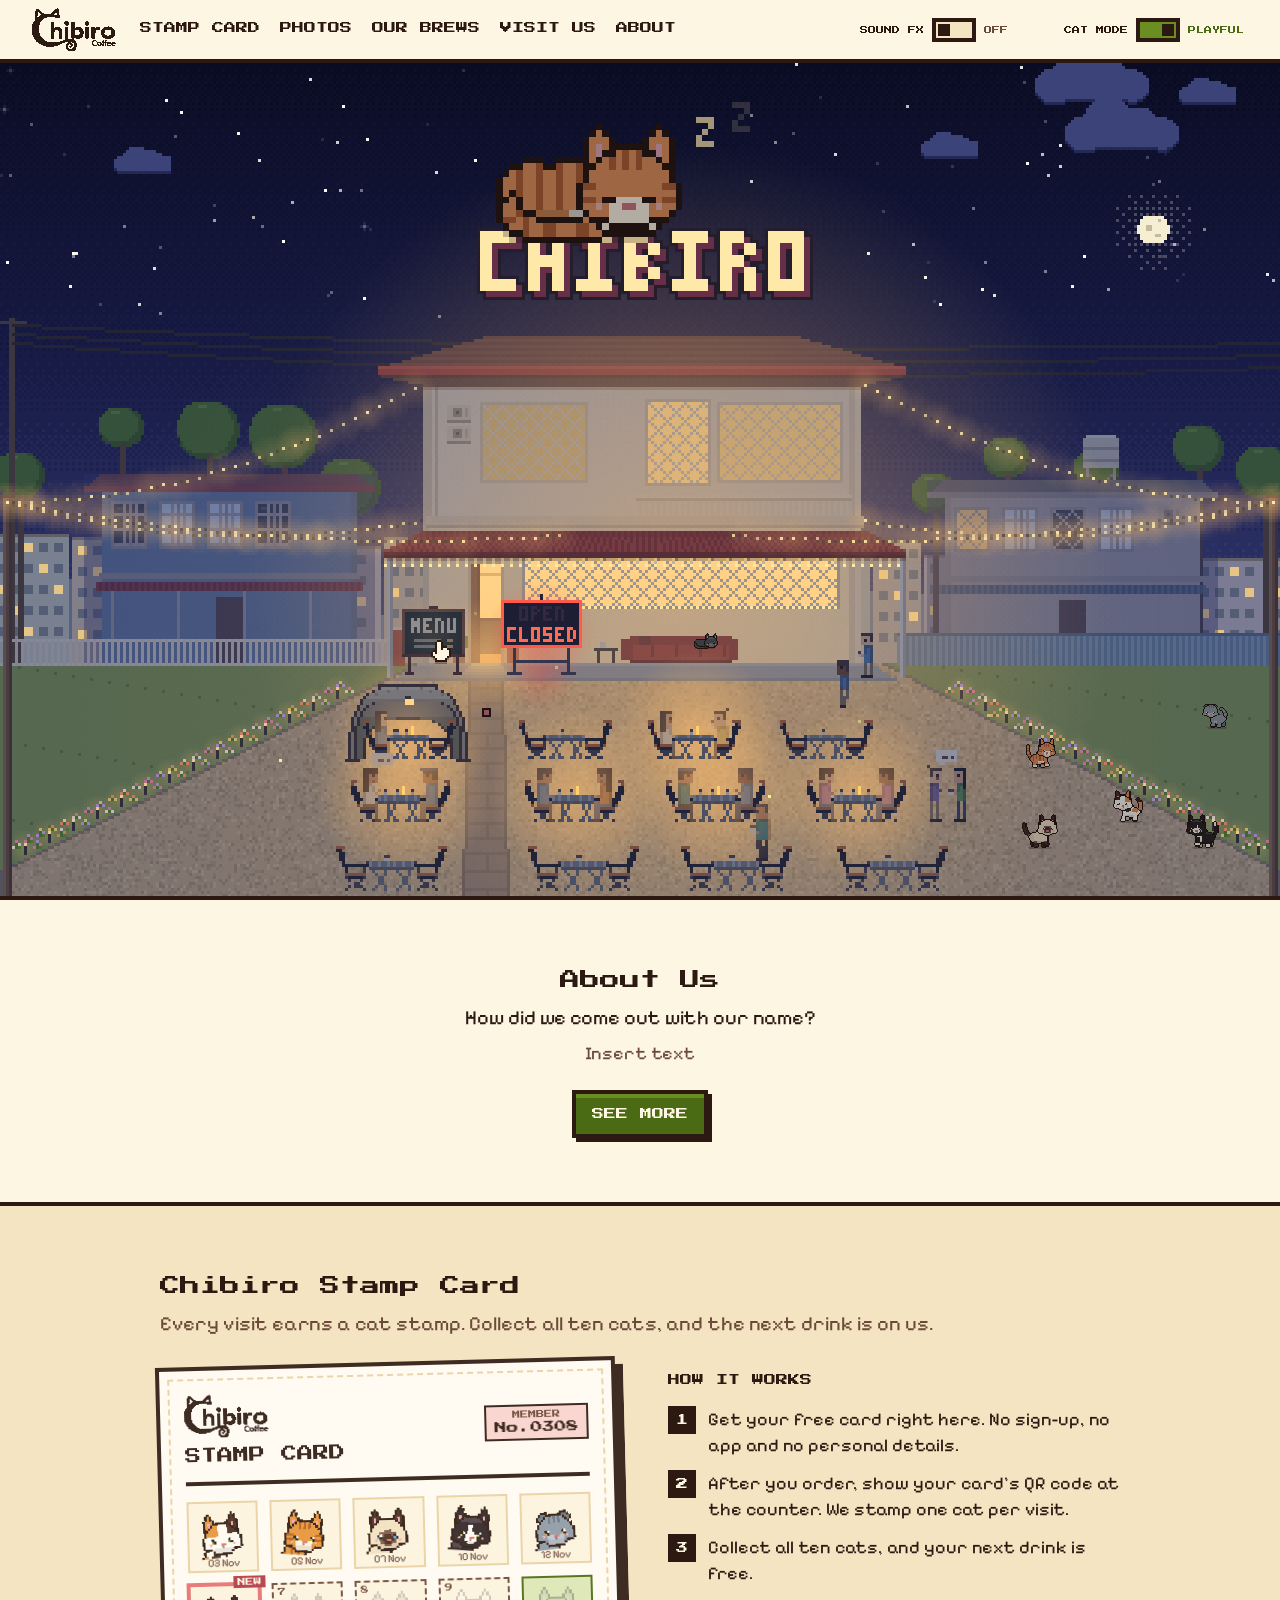
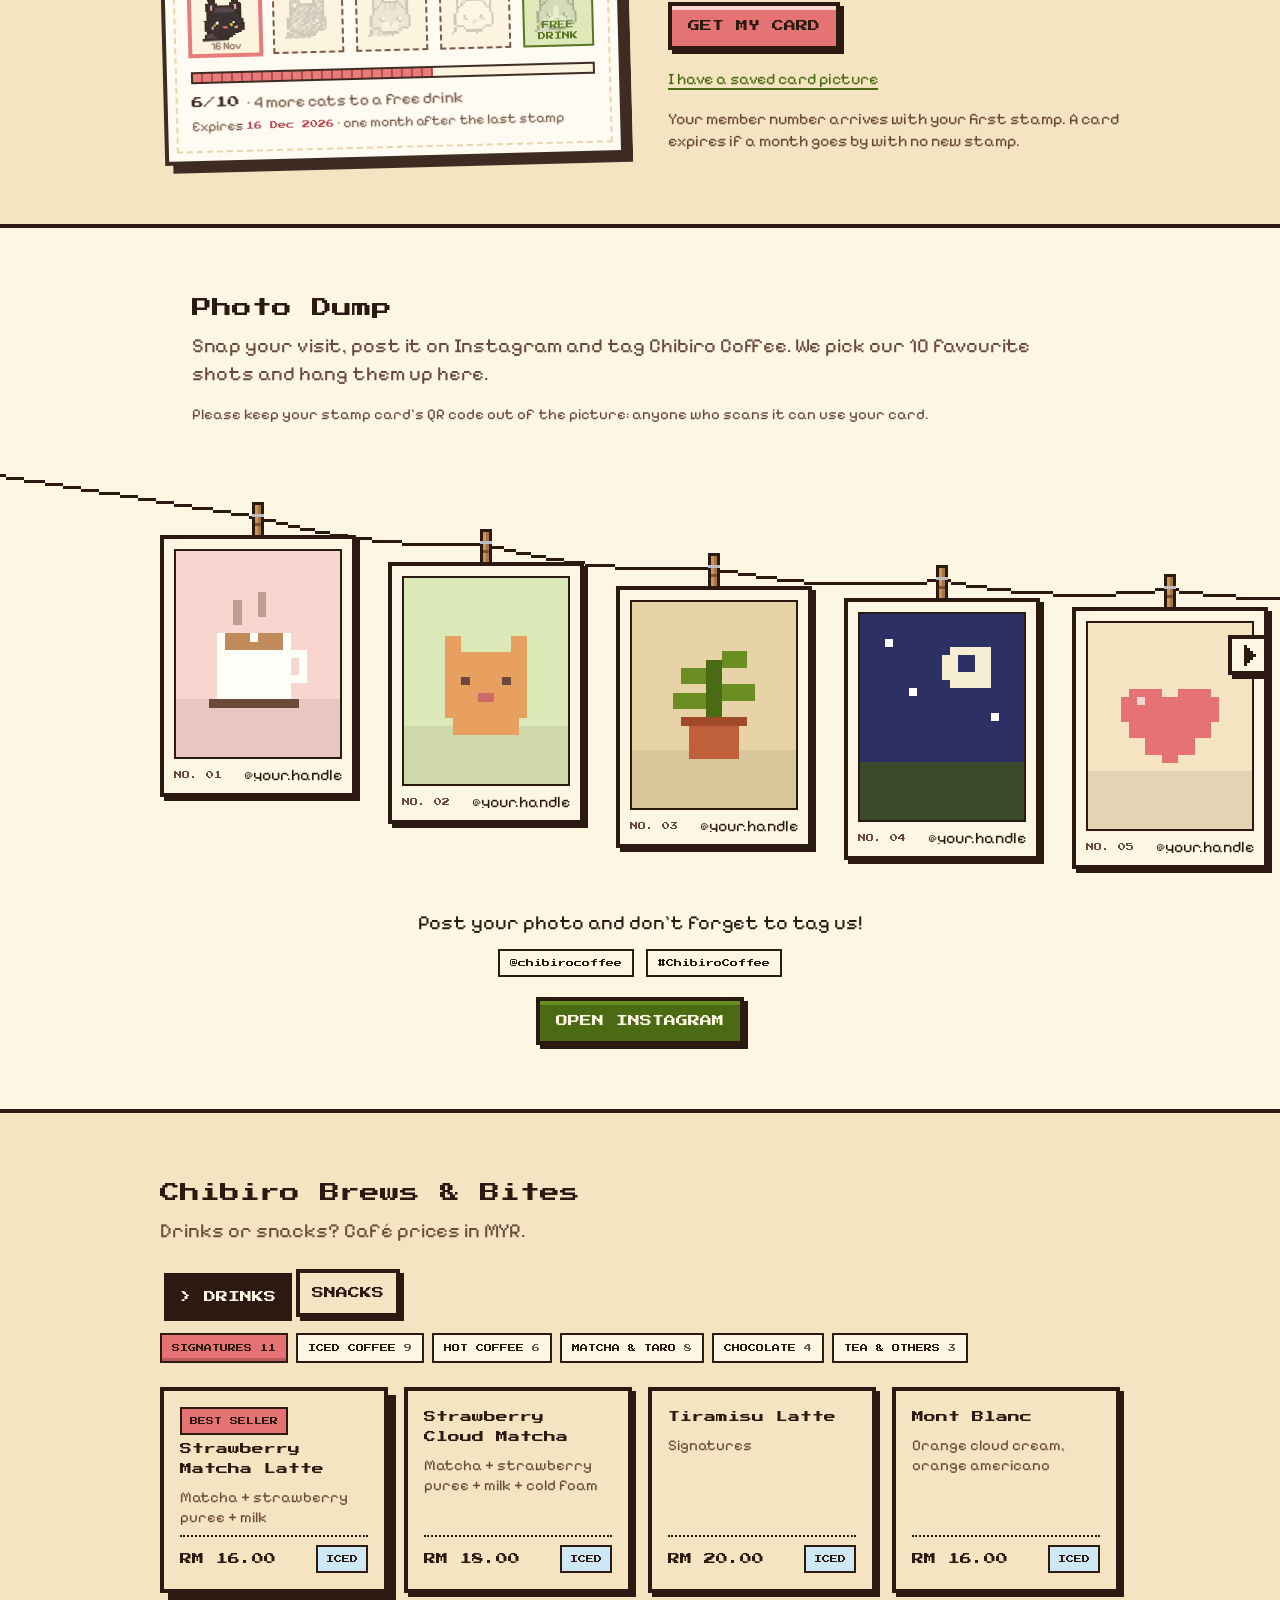
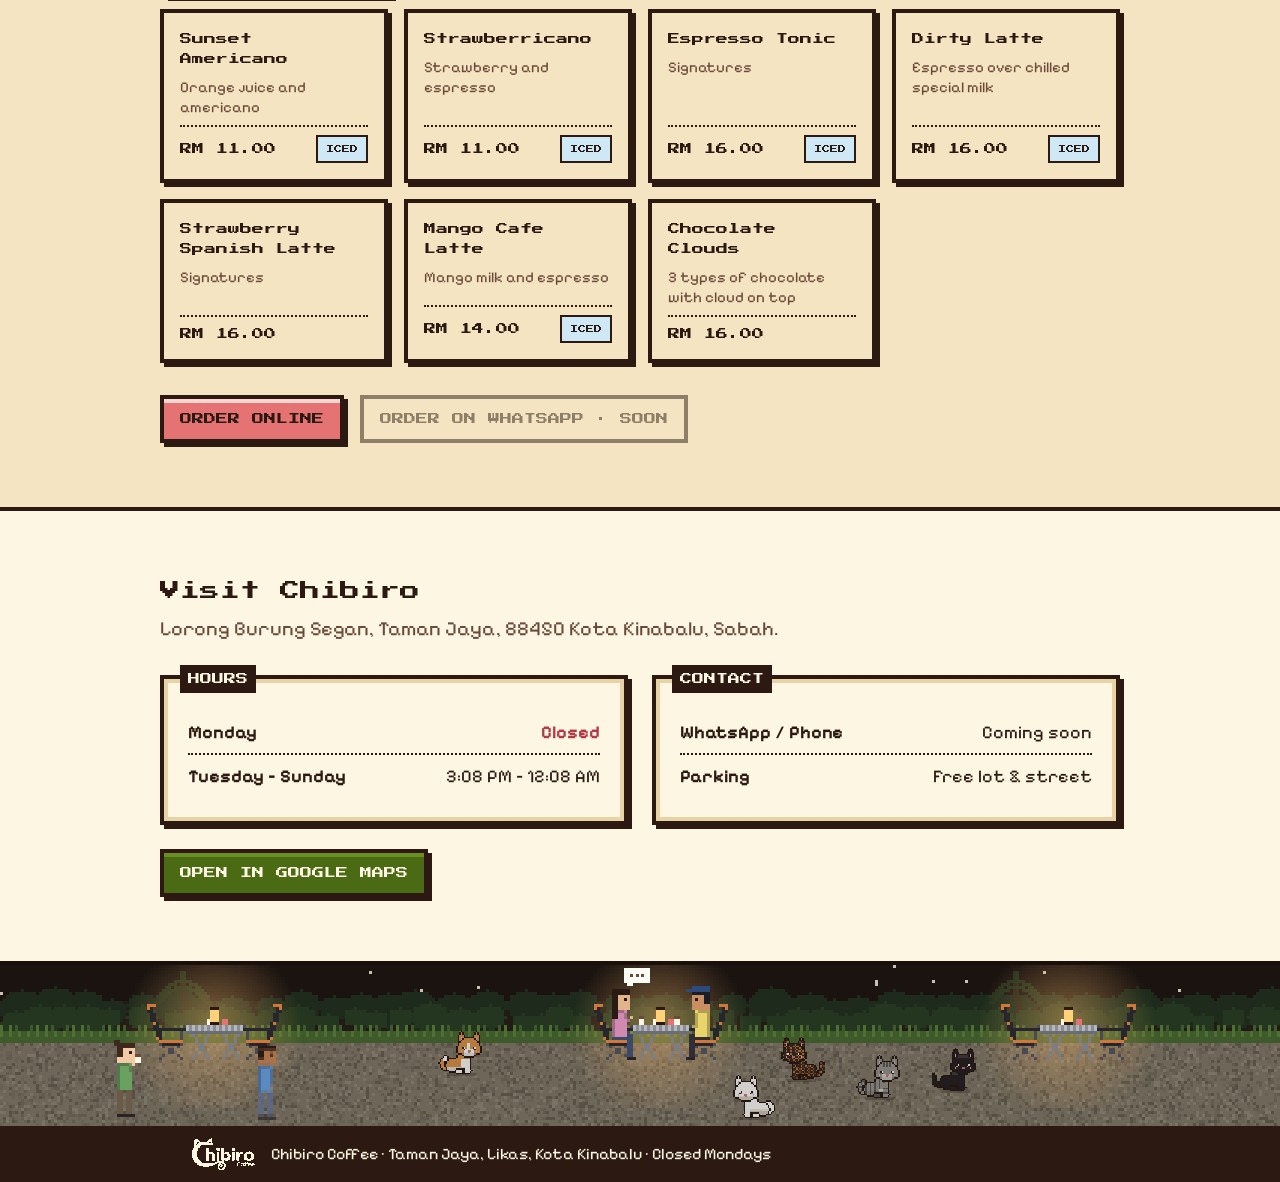
==== commit 9e3e50d0: "Apply the Gemini audit fixes Bug, security, accessibility and performance fixes from the full codeba" ====
--- a/index.html
+++ b/index.html
@@ -11,6 +11,7 @@
 <title>Chibiro Coffee — Home-Brewed Specialty Coffee in Likas</title>
 <meta name="description" content="Chibiro Coffee: cozy, cat-approved specialty coffee in Taman Jaya, Likas, Kota Kinabalu. Open Tuesday to Sunday, 3:08 PM – 12:08 AM.">
 <link rel="icon" href="assets/chibiro-favicon.svg">
+<link rel="canonical" href="https://nyleworks.github.io/Chibiro-Coffee/">
 <!-- link previews (WhatsApp, Facebook, X, Telegram…). og:image and og:url must be absolute: update the address if the site moves -->
 <meta property="og:type" content="website">
 <meta property="og:site_name" content="Chibiro Coffee">
@@ -20,7 +21,7 @@
 <meta property="og:image" content="https://nyleworks.github.io/Chibiro-Coffee/assets/og-image.png">
 <meta property="og:image:width" content="1200">
 <meta property="og:image:height" content="630">
-<meta property="og:image:alt" content="Pixel-art Chibiro Coffee café at sunset: the white two-storey house with a red awning, a neon OPEN sign, fairy lights and customers at tables in the yard.">
+<meta property="og:image:alt" content="Pixel-art Chibiro Coffee café at sunset: a ginger cat asleep on the CHIBIRO sign above the white two-storey house with its red awning, neon OPEN sign, fairy lights and customers at tables in the yard.">
 <meta property="og:locale" content="en_MY">
 <meta name="twitter:card" content="summary_large_image">
 <meta name="theme-color" content="#fdf6e3">
@@ -35,8 +36,44 @@
 <link rel="preload" href="assets/fonts/press-start-2p-latin-400-normal.woff2" as="font" type="font/woff2" crossorigin>
 <link rel="preload" href="assets/fonts/pixelify-sans-latin-400-normal.woff2" as="font" type="font/woff2" crossorigin>
 <link rel="stylesheet" href="styles.css">
+<!-- for Google: the café's details as structured data (address, hours, menu). Hours past midnight close "00:08" the next day. -->
+<script type="application/ld+json">
+{
+  "@context": "https://schema.org",
+  "@type": "CafeOrCoffeeShop",
+  "name": "Chibiro Coffee",
+  "description": "A cozy, cat-approved home café serving specialty coffee in Taman Jaya, Likas, Kota Kinabalu.",
+  "url": "https://nyleworks.github.io/Chibiro-Coffee/",
+  "image": "https://nyleworks.github.io/Chibiro-Coffee/assets/og-image.png",
+  "logo": "https://nyleworks.github.io/Chibiro-Coffee/assets/chibiro-icon-512.png",
+  "address": {
+    "@type": "PostalAddress",
+    "streetAddress": "Lorong Burung Segan, Taman Jaya",
+    "addressLocality": "Kota Kinabalu",
+    "addressRegion": "Sabah",
+    "postalCode": "88450",
+    "addressCountry": "MY"
+  },
+  "openingHoursSpecification": [{
+    "@type": "OpeningHoursSpecification",
+    "dayOfWeek": ["Tuesday", "Wednesday", "Thursday", "Friday", "Saturday", "Sunday"],
+    "opens": "15:08",
+    "closes": "00:08"
+  }],
+  "servesCuisine": ["Coffee", "Matcha", "Desserts"],
+  "priceRange": "RM 0.50 – RM 20",
+  "currenciesAccepted": "MYR",
+  "hasMenu": "https://nyleworks.github.io/Chibiro-Coffee/#brews",
+  "hasMap": "https://www.google.com/maps/search/?api=1&query=Chibiro+Coffee+Taman+Jaya+Likas+Kota+Kinabalu",
+  "amenityFeature": [
+    { "@type": "LocationFeatureSpecification", "name": "Free Wi-Fi", "value": true },
+    { "@type": "LocationFeatureSpecification", "name": "Free parking", "value": true }
+  ]
+}
+</script>
 </head>
 <body class="cb">
+  <a class="cb-skip" href="#main">Skip to content</a>
   <nav class="cb-nav" aria-label="Main">
     <a class="cb-nav__brand" href="#top" data-go="top"><img src="assets/chibiro-wordmark.svg" alt="Chibiro Coffee" width="84" height="43"></a>
     <button class="cb-nav__menu" id="navMenu" aria-expanded="false" aria-controls="navPanel" aria-label="Menu"><span class="cb-nav__bars" aria-hidden="true"></span></button>
@@ -46,6 +83,7 @@
       <li><a href="#photos" data-go="photos">Photos</a></li>
       <li><a href="#brews" data-go="brews">Our Brews</a></li>
       <li><a href="#visit" data-go="visit">Visit Us</a></li>
+      <li><a href="#about" data-go="about">About</a></li>
     </ul>
     <div class="cb-nav__tools">
       <button class="cb-toggle" id="soundToggle" role="switch" aria-checked="false"><span>Sound FX</span><span class="cb-toggle__track"></span><span class="cb-toggle__state">Off</span></button>
@@ -54,7 +92,7 @@
     </div>
   </nav>
 
-  <main id="main">
+  <main id="main" tabindex="-1">
   <header class="hero" id="top">
     <canvas class="hero__scene" id="scene" aria-hidden="true"></canvas>
     <div class="hero__body">
@@ -95,7 +133,7 @@
       <h2 class="cb-section__title">Chibiro Stamp Card</h2>
       <p class="cb-section__lead">Every visit earns a cat stamp. Collect all ten cats, and the next drink is on us.</p>
       <div class="stamps">
-        <div class="stamp-card" id="stampCard" aria-live="polite"></div>
+        <div class="stamp-card" id="stampCard"></div>
         <div class="stamp-how" id="stampSide">
           <h3 class="stamp-how__title">How it works</h3>
           <ol class="stamp-steps">
@@ -115,6 +153,7 @@
     <div class="cb-section__inner">
       <h2 class="cb-section__title">Photo Dump</h2>
       <p class="cb-section__lead">Snap your visit, post it on Instagram and tag Chibiro Coffee. We pick our 10 favourite shots and hang them up here.</p>
+      <p class="photos__note">Please keep your stamp card's QR code out of the picture: anyone who scans it can use your card.</p>
     </div>
     <div class="photo-line">
       <button class="photo-line__btn photo-line__btn--prev" type="button" data-photos="-1" aria-label="Previous photos"></button>
@@ -269,7 +308,7 @@
         </section>
       </div>
       <div class="visit__links">
-        <a class="cb-btn" href="https://www.google.com/maps/search/?api=1&query=Chibiro+Coffee+Taman+Jaya+Likas+Kota+Kinabalu" target="_blank" rel="noopener">Open in Google Maps</a>
+        <a class="cb-btn" href="https://www.google.com/maps/search/?api=1&amp;query=Chibiro+Coffee+Taman+Jaya+Likas+Kota+Kinabalu" target="_blank" rel="noopener">Open in Google Maps</a>
       </div>
     </div>
   </section>
@@ -297,6 +336,7 @@
 
 <!-- qrcode.js is loaded by app.js only when a stamp card needs its QR code -->
 <script src="scene.js" defer></script>
+<script src="config.js" defer></script>
 <script src="app.js" defer></script>
 </body>
 </html>
--- a/styles.css
+++ b/styles.css
@@ -76,7 +76,7 @@
 /* ---------- Tag ---------- */
 .cb-tag {
   display: inline-block; padding: var(--space-1) var(--space-2);
-  font-family: var(--font-display); font-size: 10px; line-height: 16px; text-transform: uppercase; white-space: nowrap;
+  font-family: var(--font-display); font-size: 8px; line-height: 16px; text-transform: uppercase; white-space: nowrap;
   color: var(--roast); background: var(--cream);
   border: var(--border-thin) solid var(--roast);
 }
@@ -86,7 +86,7 @@
 .cb-toggle {
   display: inline-flex; align-items: center; gap: var(--space-2);
   padding: var(--space-1); background: none; border: 0; cursor: pointer;
-  font-family: var(--font-display); font-size: 10px; line-height: 16px; text-transform: uppercase; color: var(--roast);
+  font-family: var(--font-display); font-size: 8px; line-height: 16px; text-transform: uppercase; color: var(--roast);
 }
 .cb-toggle__track {
   position: relative; width: 44px; height: 24px; flex: none;
@@ -110,10 +110,10 @@
 .cb-nav__brand { display: inline-flex; align-items: center; gap: var(--space-2); text-decoration: none; color: var(--roast);
   font-family: var(--font-display); font-size: 12px; line-height: 20px; text-transform: uppercase; }
 .cb-nav__brand img { display: block; width: 84px; height: 43px; }
-.cb-nav__links { display: flex; gap: var(--space-6); margin: 0 auto 0 0; padding: 0; list-style: none; }
+.cb-nav__links { display: flex; gap: 20px; margin: 0 auto 0 0; padding: 0; list-style: none; }   /* 20px: the 12px links still fit one row from about 1130px wide */
 .cb-nav__links a {
   display: block; padding: var(--space-2) 0; color: var(--roast); text-decoration: none;
-  font-family: var(--font-display); font-size: 10px; line-height: 16px; text-transform: uppercase;
+  font-family: var(--font-display); font-size: 12px; line-height: 16px; text-transform: uppercase;
   border-bottom: var(--border-pixel) solid transparent;
 }
 .cb-nav__links a:hover, .cb-nav__links a[aria-current] { border-bottom-color: var(--matcha); }
@@ -155,7 +155,7 @@
 .cb-tabs { display: flex; flex-wrap: wrap; gap: var(--space-2); margin: 0; padding: 0; }
 .cb-tab {
   padding: var(--space-3) var(--space-3); cursor: pointer;
-  font-family: var(--font-display); font-size: 10px; line-height: 16px; text-transform: uppercase;
+  font-family: var(--font-display); font-size: 12px; line-height: 16px; text-transform: uppercase;
   color: var(--roast); background: var(--parchment);
   border: var(--border-pixel) solid var(--roast); border-radius: var(--radius-none);
   box-shadow: var(--shadow-drop);
@@ -232,7 +232,7 @@
 
 /* ---------- Home page ---------- */
 html { scroll-padding-top: 72px; }
-body { overflow-x: hidden; }
+body { overflow-x: hidden; overflow-x: clip; }   /* clip (where supported) never gets in the way of the sticky nav */
 .hero {
   position: relative; isolation: isolate; overflow: hidden;
   display: flex; flex-direction: column;
@@ -255,6 +255,8 @@
 @keyframes cb-tap-hand { 0%, 100% { transform: translate(6px, 10px); opacity: 0; } 6% { opacity: 1; transform: translate(6px, 10px); } 14% { transform: translate(0, 0); } 20% { transform: translate(0, 3px); } 28% { transform: translate(0, 0); } 40% { opacity: 1; transform: translate(4px, 8px); } 46% { opacity: 0; } }
 @keyframes cb-tap-ring { 0%, 18% { opacity: 0; transform: scale(0.3); } 20% { opacity: 0.9; transform: scale(0.4); } 36% { opacity: 0; transform: scale(1.6); } 100% { opacity: 0; } }
 @media (prefers-reduced-motion: reduce) { .hero__tap svg { animation: none; } .hero__tap::before { animation: none; } }
+/* Cat Mode "Sleepy" (app.js sets .cb--still on the body): the looping hints rest too */
+.cb--still .hero__tap svg, .cb--still .hero__tap::before, .cb--still .stamp-live__dot { animation: none; }
 .hero__stage { flex: none; height: 96px; }
 .order { display: flex; flex-wrap: wrap; align-items: center; gap: var(--space-4); margin-top: var(--space-8); }
 .visit { display: grid; gap: var(--space-8) var(--space-6); grid-template-columns: repeat(auto-fit, minmax(300px, 1fr)); margin-top: var(--space-8); }
@@ -262,9 +264,8 @@
 .alt { background: var(--parchment); border-top: var(--border-pixel) solid var(--roast); border-bottom: var(--border-pixel) solid var(--roast); }
 .foot { padding: 0 0 var(--space-3); color: var(--cream); background: var(--roast); }
 .foot__row { display: flex; align-items: center; gap: var(--space-4); max-width: 960px; margin: 0 auto; padding: var(--space-3) var(--space-8) 0; }
-.foot p { font-size: 16px; line-height: 22px; }
 .foot__row img { flex: none; width: 63px; height: 32px; }
-.foot p { margin: 0; }
+.foot p { margin: 0; font-size: 16px; line-height: 22px; }
 #cats { position: absolute; inset: 0; z-index: var(--z-cats); pointer-events: none; overflow: hidden; }
 #cats .cb-cat { position: absolute; top: 0; left: 0; pointer-events: auto; will-change: transform; }
 .cb-sleeper { position: absolute; top: 0; left: 0; z-index: calc(var(--z-cats) - 1); display: none; pointer-events: none; will-change: transform; }
@@ -282,7 +283,6 @@
 .menu-grid .cb-item { min-height: 150px; }
 .menu-grid .cb-item__name { overflow-wrap: anywhere; }
 .menu-grid .cb-item__meta { font-size: 15px; line-height: 20px; }
-.menu-grid .cb-item__price { font-size: 20px; line-height: 24px; }
 .cb-item__price.is-ask { font-size: 16px; color: var(--roast-soft); }
 .cb-tag--ice { background: #cfe8f6; }
 .cb-tag--hot { background: #f6d2b0; }
@@ -295,21 +295,20 @@
 .menu-pager__dot { display: grid; place-items: center; width: 24px; height: 24px; padding: 0; background: none; border: 0; cursor: pointer; }
 .menu-pager__dot::before { content: ""; box-sizing: border-box; width: 14px; height: 14px; background: var(--cream); border: var(--border-thin) solid var(--roast); }
 .menu-pager__dot[aria-current="page"]::before { background: var(--roast); }
-.menu-pager__count { font-family: var(--font-display); font-size: 10px; }
-@media (max-width: 1023px) { .menu-grid .cb-item { padding: var(--space-3); } .menu-grid .cb-item__name { font-size: 10px; line-height: 16px; } }
+.menu-pager__count { font-family: var(--font-display); font-size: 8px; }
+@media (max-width: 1023px) { .menu-grid .cb-item { padding: var(--space-3); } .menu-grid .cb-item__name { font-size: 8px; line-height: 16px; } }
 @media (max-width: 767px) { .menu-grid { grid-template-columns: repeat(2, minmax(0, 1fr)); gap: var(--space-3); } .menu-grid .cb-item { min-height: 132px; }
-  .menu-grid .cb-item__meta { font-size: 13px; line-height: 17px; } .menu-grid .cb-item__price { font-size: 17px; } .menu-pager__count { display: none; } }
+  .menu-grid .cb-item__meta { font-size: 13px; line-height: 17px; } .menu-pager__count { display: none; } }
 /* prices in the blocky display font: Pixelify Sans's 2 reads like an 8 at card size */
-.menu-grid .cb-item__price { font-family: var(--font-display); font-size: 13px; line-height: 18px; font-weight: 400; }
-.menu-grid .cb-item__price.is-ask { font-size: 10px; }
-.menu-grid .cb-item__price { white-space: nowrap; }
-@media (max-width: 767px) { .menu-grid .cb-item__price { font-size: 10px; } .menu-grid .cb-item__foot { gap: 4px; } .menu-grid .cb-tag { padding-left: 4px; padding-right: 4px; } }
+.menu-grid .cb-item__price { font-family: var(--font-display); font-size: 12px; line-height: 18px; font-weight: 400; white-space: nowrap; }
+.menu-grid .cb-item__price.is-ask { font-size: 8px; }
+@media (max-width: 767px) { .menu-grid .cb-item__price { font-size: 8px; } .menu-grid .cb-item__foot { gap: 4px; } .menu-grid .cb-tag { padding-left: 4px; padding-right: 4px; } }
 
 /* menu category chips under the Drinks / Snacks switch */
 #tabs { display: block; }
 .menu-shelves { display: flex; flex-wrap: wrap; gap: var(--space-2); }
 .menu-cats { display: flex; flex-wrap: wrap; gap: var(--space-2); margin-top: var(--space-4); }
-.menu-cat { font-family: var(--font-display); font-size: 9px; line-height: 14px; text-transform: uppercase; color: var(--roast); cursor: pointer;
+.menu-cat { font-family: var(--font-display); font-size: 8px; line-height: 14px; text-transform: uppercase; color: var(--roast); cursor: pointer;
   padding: 6px 10px; background: var(--cream); border: var(--border-thin) solid var(--roast); }
 .menu-cat:hover { background: var(--parchment-deep); }
 .menu-cat[aria-pressed="true"] { background: var(--strawberry); box-shadow: inset 0 -3px 0 rgba(44,26,18,0.25); }
@@ -324,7 +323,7 @@
 .menu.is-paged .menu-group__title { position: absolute; width: 1px; height: 1px; margin: -1px; padding: 0; overflow: hidden; clip-path: inset(50%); white-space: nowrap; border: 0; }
 .menu-group[hidden], .menu .cb-item[hidden] { display: none; }
 
-/* ---------- Stamp card (design only, not wired up yet) ---------- */
+/* ---------- Stamp card (live: apps-script/Code.gs) ---------- */
 .stamps { display: grid; grid-template-columns: minmax(0, 460px) minmax(0, 1fr); gap: var(--space-12); align-items: center; }
 .stamp-card {
   position: relative; padding: var(--space-6);
@@ -335,31 +334,31 @@
 .stamp-card__head { position: relative; display: flex; align-items: center; gap: var(--space-3);
   padding-bottom: var(--space-4); margin-bottom: var(--space-4); border-bottom: var(--border-pixel) solid var(--roast); }
 .stamp-card__names { display: flex; flex-direction: column; gap: var(--space-1); flex: 1; min-width: 0; }
-.stamp-card__title { font-family: var(--font-display); font-size: 14px; line-height: 20px; text-transform: uppercase; }
+.stamp-card__title { font-family: var(--font-display); font-size: 16px; line-height: 20px; text-transform: uppercase; }
 .stamp-card__no { font-family: var(--font-display); font-size: 8px; line-height: 12px; text-align: right; color: var(--roast-soft);
   padding: var(--space-1) var(--space-2); border: var(--border-thin) solid var(--roast-soft); }
 .stamp-grid { position: relative; display: grid; grid-template-columns: repeat(5, minmax(0, 1fr)); gap: var(--space-3); margin: 0; padding: 0; list-style: none; }
 .stamp-slot { position: relative; display: flex; flex-direction: column; align-items: center; justify-content: center; aspect-ratio: 1;
   background: var(--cream); border: var(--border-thin) dashed var(--roast-soft); }
-.stamp-slot__num { font-family: var(--font-display); font-size: 12px; line-height: 16px; color: var(--parchment-deep); }
+.stamp-slot__num { font-family: var(--font-display); font-size: 12px; line-height: 16px; color: var(--roast-soft); }   /* roast-soft: 7.5:1 on cream */
 .stamp-slot.is-stamped { border-style: solid; border-color: var(--parchment-deep); }
 .stamp-slot__date { position: absolute; bottom: 1px; left: 0; right: 0; text-align: center; font-size: 11px; line-height: 12px; color: var(--roast-soft); }
 .stamp-slot.is-new { border-color: var(--strawberry); box-shadow: 0 0 0 var(--border-thin) var(--strawberry); }
 .stamp-slot.is-new::after { content: "New"; position: absolute; top: -10px; right: -8px; padding: 2px 4px;
-  font-family: var(--font-display); font-size: 6px; line-height: 8px; text-transform: uppercase; color: var(--cream); background: var(--strawberry-deep); }
+  font-family: var(--font-display); font-size: 8px; line-height: 8px; text-transform: uppercase; color: var(--cream); background: var(--strawberry-deep); }
 .stamp-slot.is-reward { background: var(--matcha-foam); border: var(--border-thin) solid var(--matcha-deep); }
-.stamp-slot__free { font-family: var(--font-display); font-size: 7px; line-height: 11px; text-align: center; text-transform: uppercase; color: var(--matcha-deep); }
+.stamp-slot__free { font-family: var(--font-display); font-size: 8px; line-height: 11px; text-align: center; text-transform: uppercase; color: var(--matcha-deep); }
 .stamp-card__foot { position: relative; margin-top: var(--space-4); }
 .stamp-meter { height: 12px; background: var(--cream); border: var(--border-thin) solid var(--roast); }
 .stamp-meter span { display: block; height: 100%; background: repeating-linear-gradient(90deg, var(--strawberry) 0 8px, var(--strawberry-deep) 8px 10px); }
 .stamp-card__count { margin: var(--space-2) 0 0; font-size: 16px; line-height: 22px; color: var(--roast-soft); }
-.stamp-card__count b { font-family: var(--font-display); font-size: 10px; font-weight: 400; color: var(--roast); margin-right: var(--space-1); }
+.stamp-card__count b { font-family: var(--font-display); font-size: 12px; font-weight: 400; color: var(--roast); margin-right: var(--space-1); }
 .stamp-how { display: flex; flex-direction: column; align-items: flex-start; gap: var(--space-4); }
-.stamp-how__title { margin: 0; font-family: var(--font-display); font-size: 14px; line-height: 20px; font-weight: 400; text-transform: uppercase; }
+.stamp-how__title { margin: 0; font-family: var(--font-display); font-size: 12px; line-height: 20px; font-weight: 400; text-transform: uppercase; }
 .stamp-steps { display: flex; flex-direction: column; gap: var(--space-3); margin: 0; padding: 0; list-style: none; }
 .stamp-steps li { display: flex; align-items: flex-start; gap: var(--space-3); }
 .stamp-steps__n { flex: none; width: 28px; height: 28px; display: grid; place-items: center;
-  font-family: var(--font-display); font-size: 10px; color: var(--cream); background: var(--roast); }
+  font-family: var(--font-display); font-size: 12px; color: var(--cream); background: var(--roast); }
 .stamp-how__note { margin: 0; font-size: 16px; line-height: 22px; color: var(--roast-soft); }
 @media (max-width: 767px) {
   .stamps { grid-template-columns: minmax(0, 1fr); gap: var(--space-8); }
@@ -368,7 +367,7 @@
   .stamp-grid { gap: var(--space-2); }
   .stamp-card__title { font-size: 12px; }
   .stamp-slot__date { font-size: 9px; line-height: 10px; }
-  .stamp-slot__free { font-size: 6px; line-height: 9px; }
+  .stamp-slot__free { font-size: 8px; line-height: 9px; }
 }
 .stamp-card__logo { display: block; width: 84px; height: 43px; }
 .stamp-card__names { gap: var(--space-2); }
@@ -386,8 +385,8 @@
 .stamp-slot.is-reward .stamp-head { opacity: 0.3; }
 .stamp-slot__free { position: absolute; bottom: 3px; left: 0; right: 0; }
 .stamp-card__no { display: flex; flex-direction: column; align-items: center; gap: 2px; padding: var(--space-1) var(--space-2); color: var(--roast); background: var(--strawberry-milk); border: var(--border-thin) solid var(--roast); }
-.stamp-card__no-label { font-size: 6px; line-height: 8px; color: var(--roast-soft); text-transform: uppercase; }
-.stamp-card__no-num { font-size: 11px; line-height: 14px; }
+.stamp-card__no-label { font-size: 8px; line-height: 8px; color: var(--roast-soft); text-transform: uppercase; }
+.stamp-card__no-num { font-size: 12px; line-height: 14px; }
 .stamp-card__exp { margin: 2px 0 0; font-size: 14px; line-height: 20px; color: var(--roast-soft); }
 .stamp-card__exp b { font-family: var(--font-display); font-size: 8px; font-weight: 400; color: var(--strawberry-deep); }
 
@@ -432,8 +431,9 @@
 .photos .cb-section__lead { margin-bottom: var(--space-4); }
 .photos__cta { display: flex; flex-direction: column; align-items: center; gap: var(--space-3); margin-top: var(--space-4); text-align: center; }
 .photos__ask { margin: 0; font-size: 20px; line-height: 28px; color: var(--roast); }
+.photos__note { margin: 0 0 var(--space-4); font-size: 15px; line-height: 21px; color: var(--roast-soft); }
 .photos__tags { display: flex; flex-wrap: wrap; justify-content: center; gap: var(--space-3); margin: 0 0 var(--space-2); }
-.photos__tag { padding: 4px 10px; font-family: var(--font-display); font-size: 10px; line-height: 16px; color: var(--roast); background: var(--cream); border: var(--border-thin) solid var(--roast); }
+.photos__tag { padding: 4px 10px; font-family: var(--font-display); font-size: 8px; line-height: 16px; color: var(--roast); background: var(--cream); border: var(--border-thin) solid var(--roast); }
 .photo-line { position: relative; }
 .photo-line__track {
   position: relative; overflow-x: auto; overscroll-behavior-x: contain; scroll-snap-type: x proximity; scrollbar-width: none;
@@ -509,7 +509,7 @@
 .about-pop[open] { display: block; animation: cb-pop-in 0.18s steps(3) both; }
 @keyframes cb-pop-in { from { transform: scale(0.96); opacity: 0; } to { transform: none; opacity: 1; } }
 .about-pop__body { position: relative; height: 100%; overflow-y: auto; overscroll-behavior: contain; padding: var(--space-12) var(--space-8); text-align: center; }
-.about-pop__head { margin: var(--space-8) 0 var(--space-3); font-family: var(--font-display); font-size: 14px; line-height: 20px; font-weight: 400; text-transform: uppercase; }
+.about-pop__head { margin: var(--space-8) 0 var(--space-3); font-family: var(--font-display); font-size: 12px; line-height: 20px; font-weight: 400; text-transform: uppercase; }
 .about-pop__close { position: absolute; z-index: 1; top: var(--space-3); right: var(--space-3); width: 36px; height: 36px; padding: 0; cursor: pointer;
   background: var(--parchment); border: var(--border-thin) solid var(--roast); box-shadow: 2px 2px 0 var(--roast); }
 .about-pop__close::before, .about-pop__close::after { content: ""; position: absolute; left: 50%; top: 50%; width: 18px; height: 4px; background: var(--roast); }
@@ -520,7 +520,7 @@
 .team__cat { display: flex; flex-direction: column; align-items: center; gap: var(--space-2); }
 .team__frame { display: block; width: 100%; max-width: 136px; aspect-ratio: 1; background: var(--parchment); border: var(--border-thin) solid var(--roast); box-shadow: 3px 3px 0 var(--roast); }
 .team__frame canvas { display: block; width: 100%; height: 100%; image-rendering: pixelated; }
-.team__name { font-family: var(--font-display); font-size: 9px; line-height: 14px; text-transform: uppercase; }
+.team__name { font-family: var(--font-display); font-size: 8px; line-height: 14px; text-transform: uppercase; }
 @media (max-width: 767px) {
   .about-pop { width: calc(100vw - 24px); height: calc(100dvh - 24px); }
   .about-pop__body { padding: var(--space-12) var(--space-4) var(--space-8); }
@@ -531,7 +531,7 @@
 
 /* ---- Keep your card safe (2026-11-18): Save my card picture + Add to Home Screen steps ---- */
 .stamp-keep { display: flex; flex-direction: column; align-items: flex-start; gap: var(--space-3); align-self: stretch; padding: var(--space-4); background: var(--cream); border: var(--border-thin) dashed var(--parchment-deep); }
-.stamp-keep__title { margin: 0; font-family: var(--font-display); font-size: 10px; line-height: 16px; font-weight: 400; text-transform: uppercase; }
+.stamp-keep__title { margin: 0; font-family: var(--font-display); font-size: 12px; line-height: 16px; font-weight: 400; text-transform: uppercase; }
 .stamp-keep .cb-btn[disabled] { opacity: 0.6; cursor: progress; }
 .stamp-home { align-self: stretch; display: flex; flex-direction: column; align-items: flex-start; gap: var(--space-2); padding: var(--space-3); background: var(--parchment); border: var(--border-thin) solid var(--roast); }
 .stamp-home__title { margin: 0; font-size: 16px; line-height: 22px; font-weight: 700; }
@@ -542,3 +542,11 @@
 @media (max-width: 767px) { .stamp-keep { align-items: center; text-align: center; } .stamp-home { text-align: left; } }
 .stamp-link--delete { margin-top: var(--space-2); font-size: 14px; color: var(--strawberry-deep, #b23a48); }
 .stamp-link[disabled] { opacity: 0.6; cursor: progress; }
+
+/* ---- Skip link: the first thing a keyboard reaches; it shows only when focused ---- */
+.cb-skip { position: absolute; left: var(--space-4); top: -100px; z-index: calc(var(--z-nav) + 1); padding: var(--space-2) var(--space-4);
+  font-family: var(--font-display); font-size: 12px; line-height: 16px; text-transform: uppercase; color: var(--cream); background: var(--roast); text-decoration: none; }
+.cb-skip:focus { top: var(--space-2); }
+main:focus { outline: none; }
+/* the empty cell that squares up a phone menu's last page when it holds a single card (app.js) */
+.menu-spacer { pointer-events: none; }
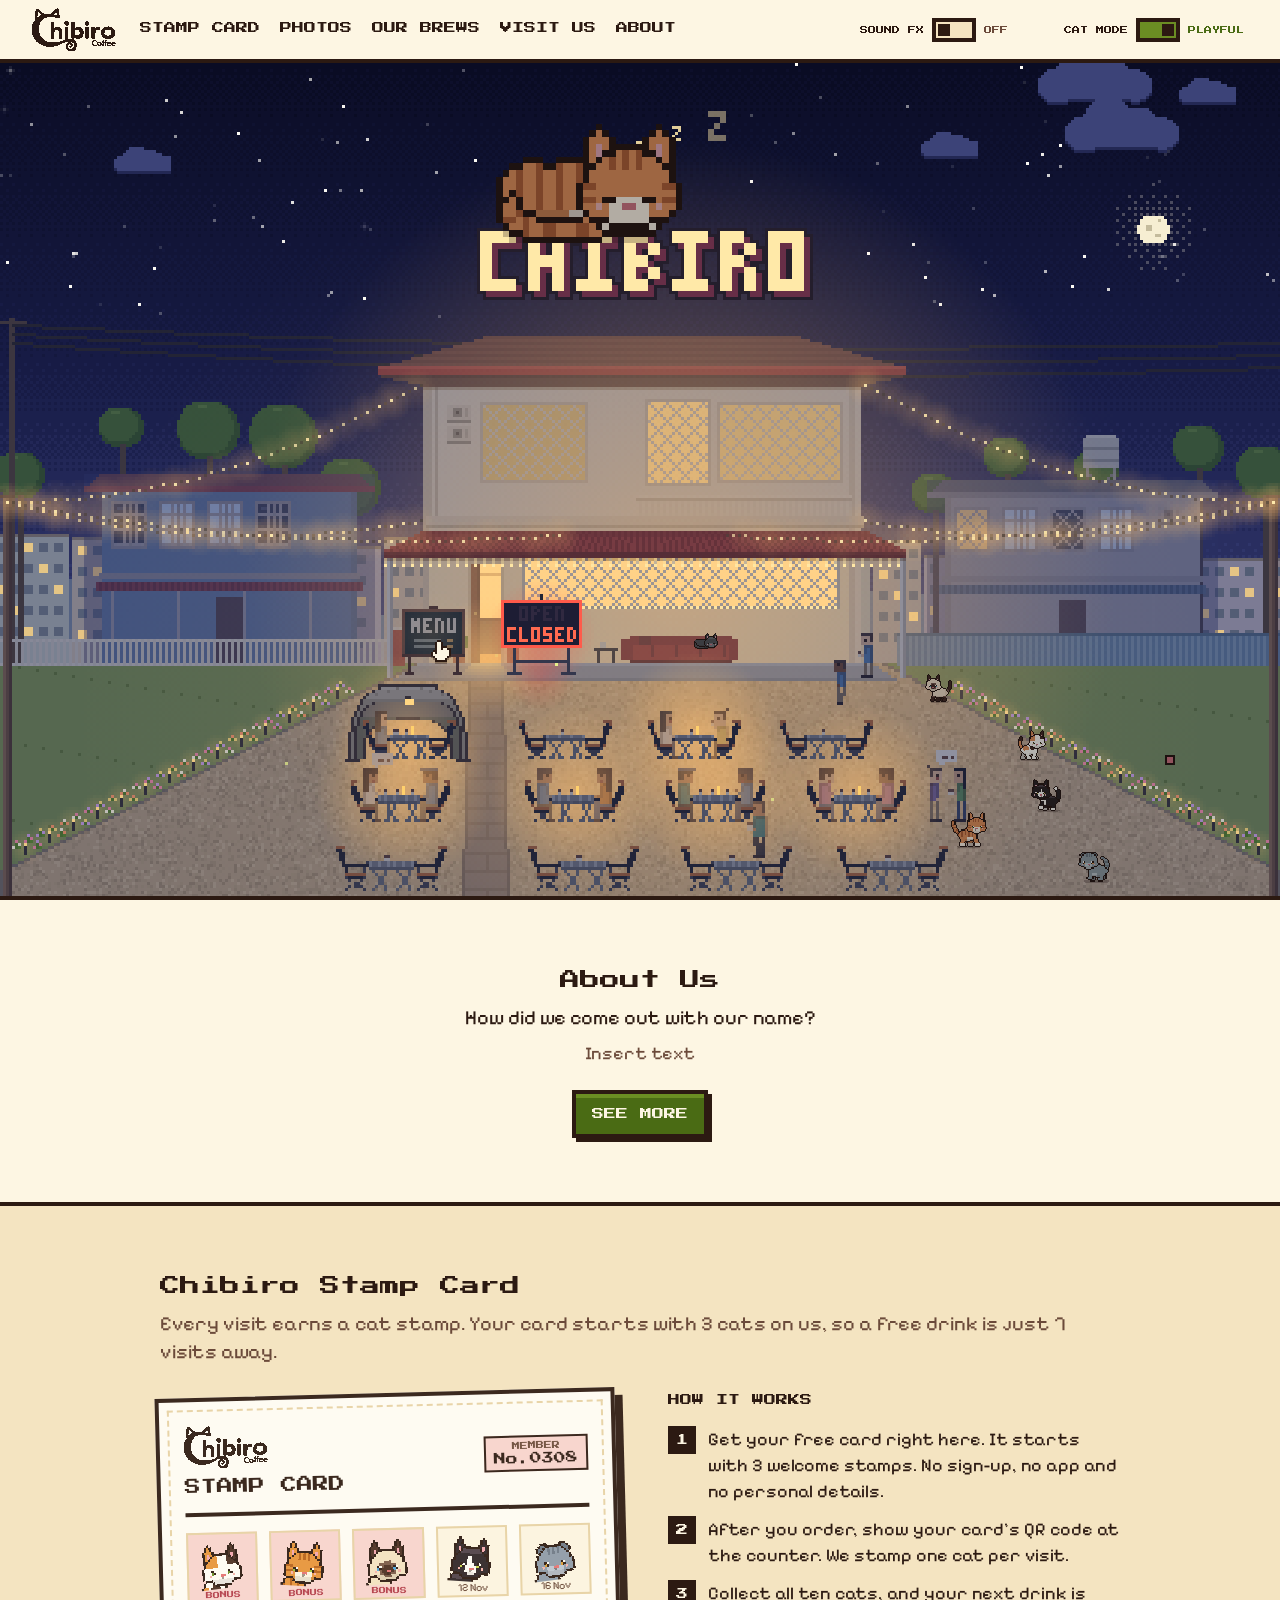
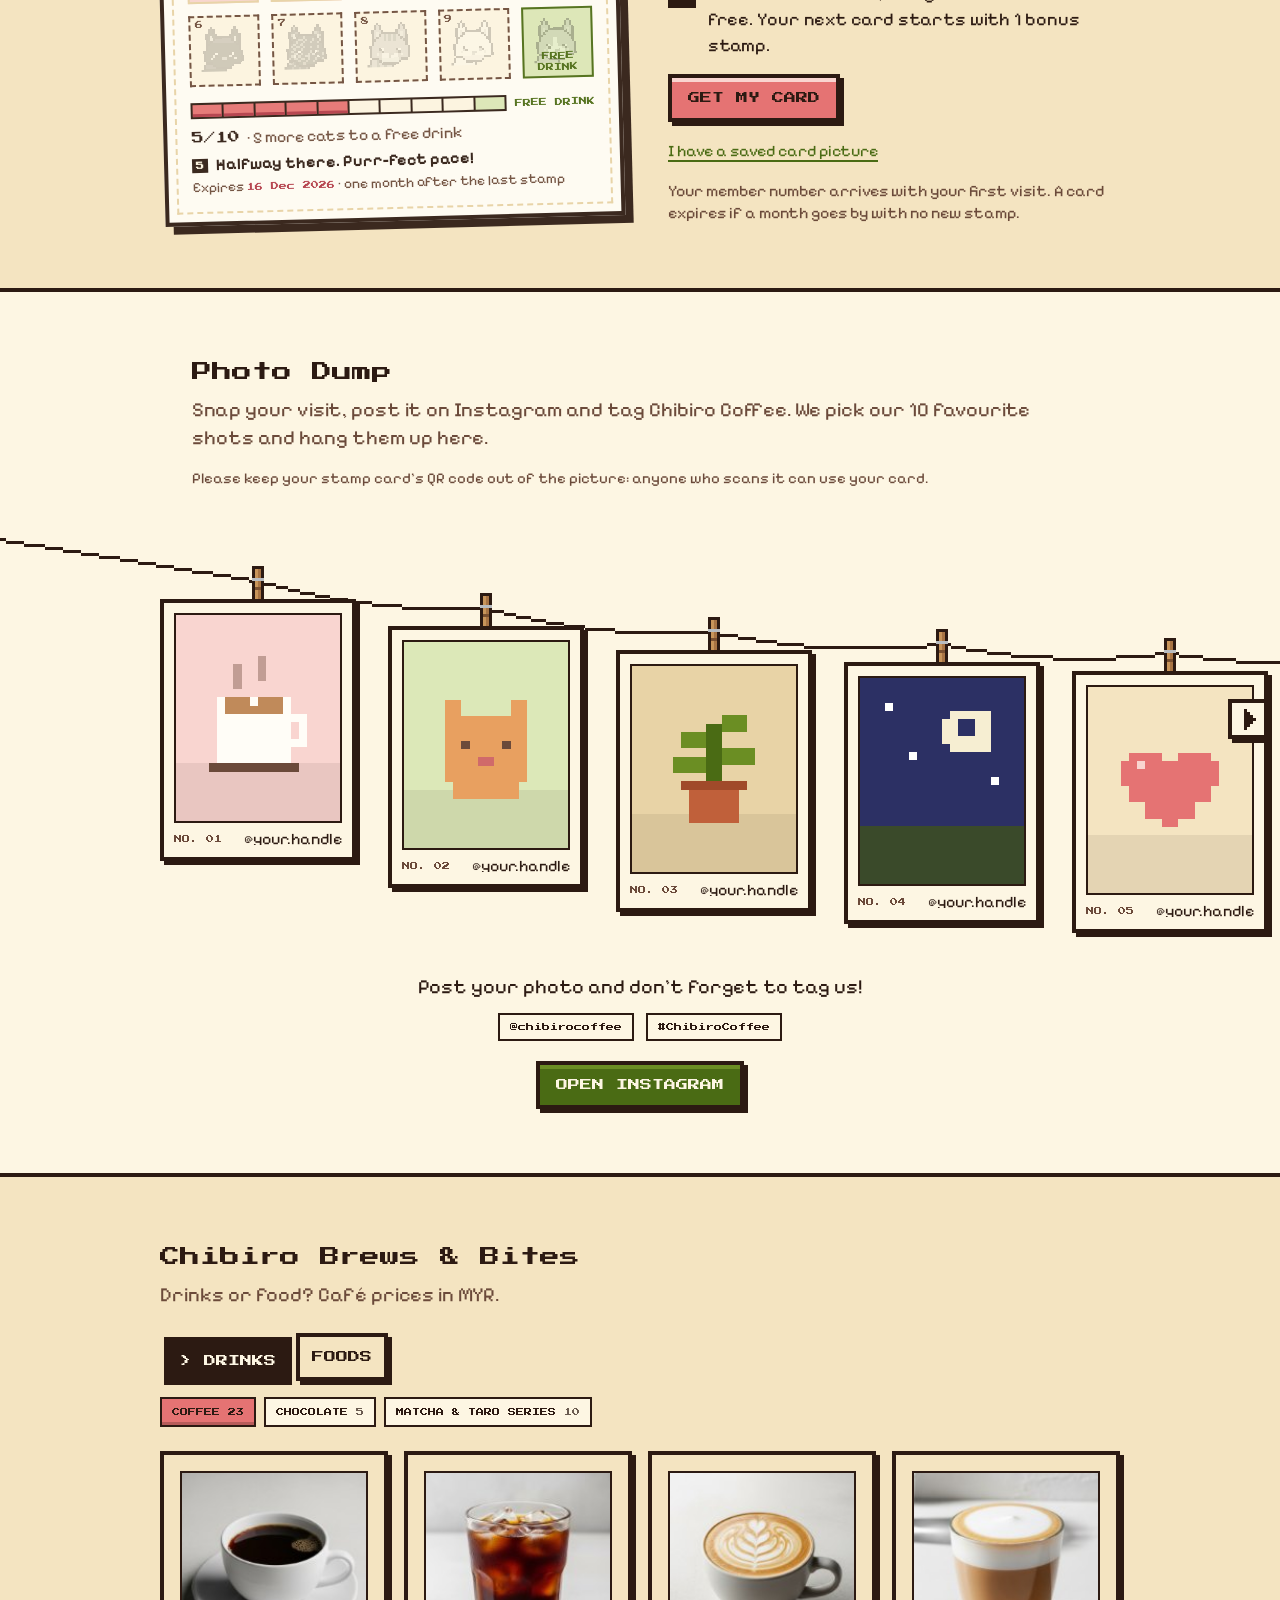
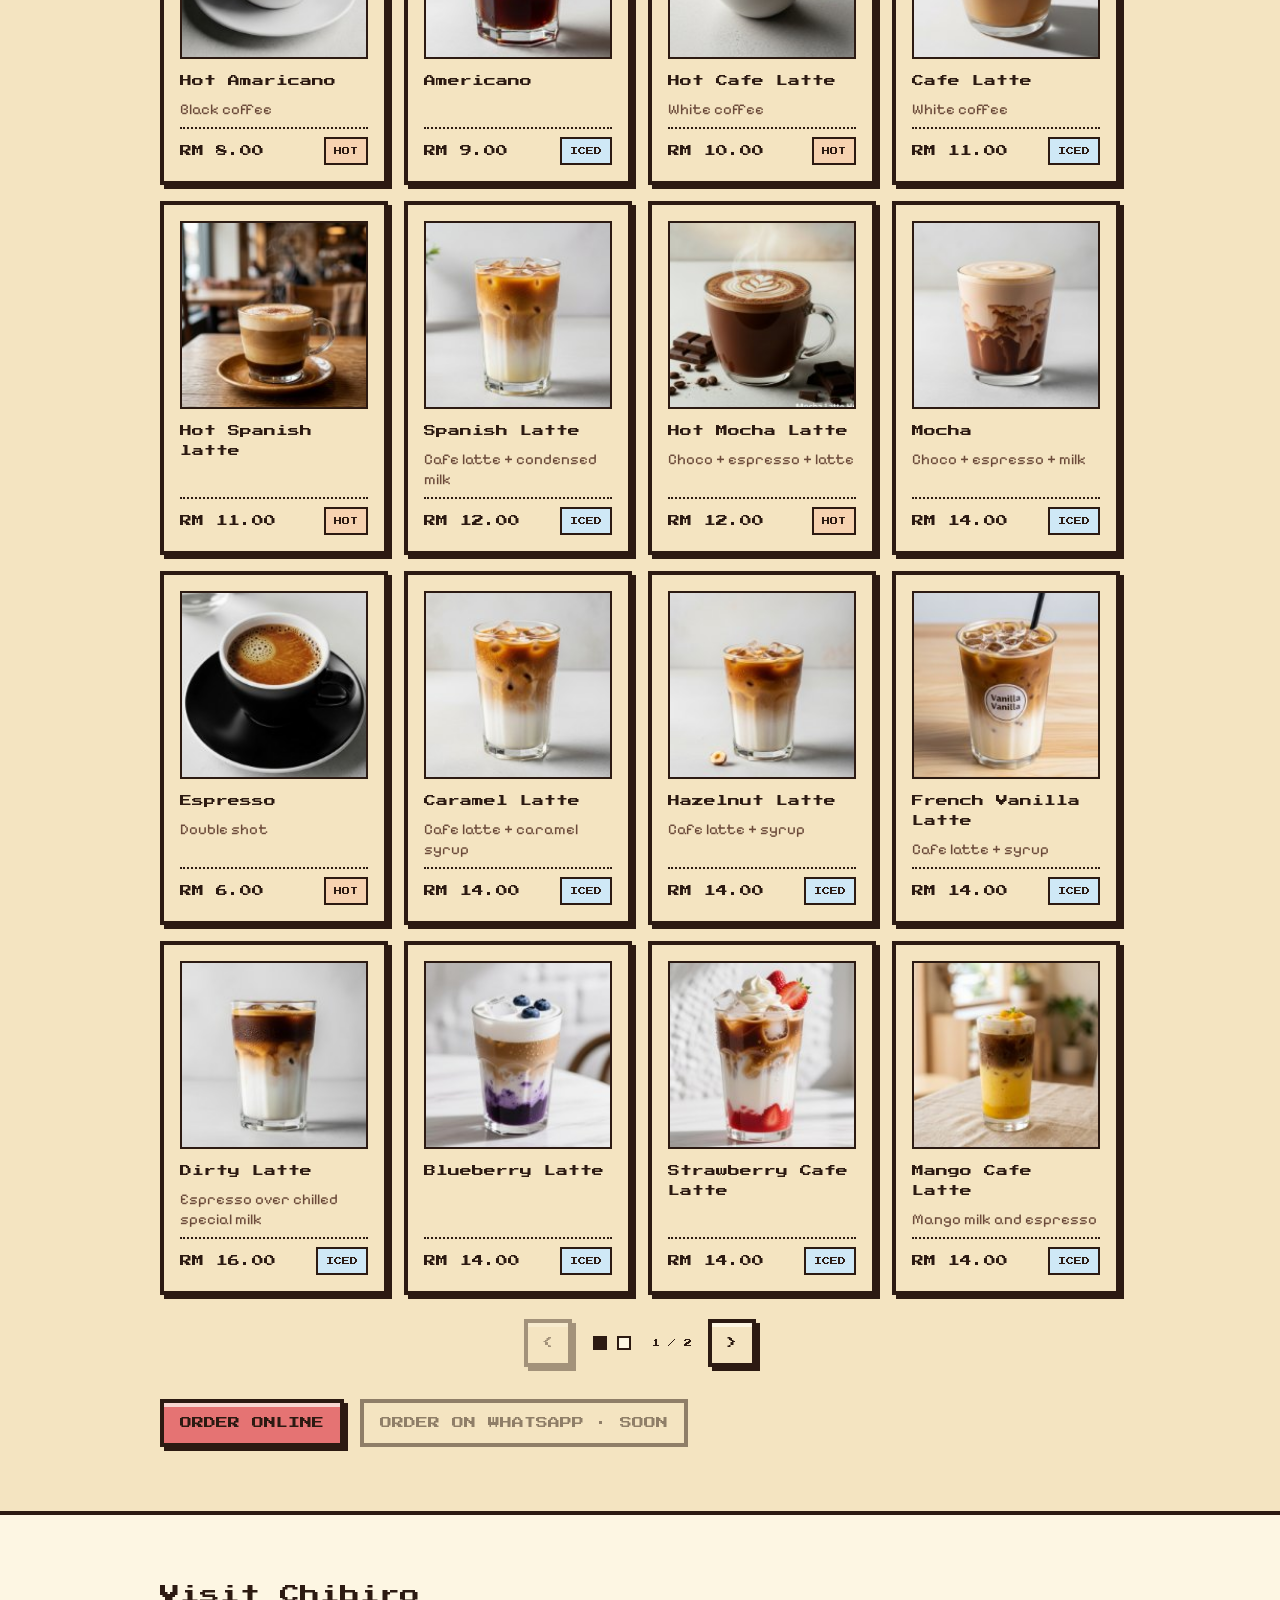
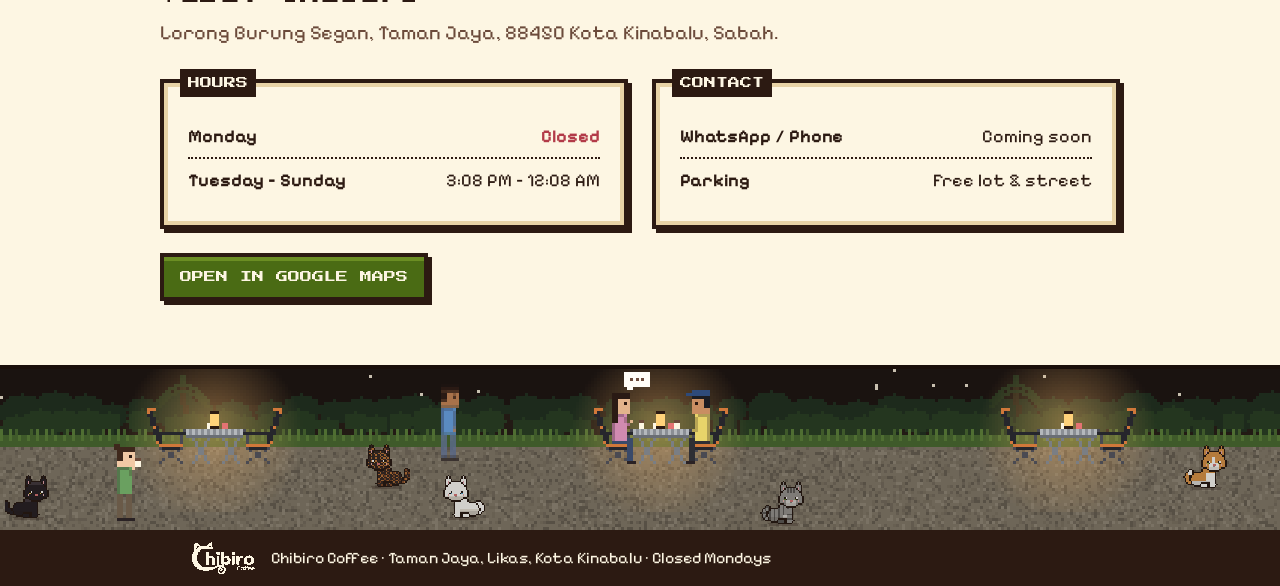
==== commit fe17ad77: "Add the photo menu and the goal-gradient stamp card - Menu: item photos (assets/menu), six categorie" ====
--- a/index.html
+++ b/index.html
@@ -61,7 +61,7 @@
     "closes": "00:08"
   }],
   "servesCuisine": ["Coffee", "Matcha", "Desserts"],
-  "priceRange": "RM 0.50 – RM 20",
+  "priceRange": "RM 1.50 – RM 20",
   "currenciesAccepted": "MYR",
   "hasMenu": "https://nyleworks.github.io/Chibiro-Coffee/#brews",
   "hasMap": "https://www.google.com/maps/search/?api=1&query=Chibiro+Coffee+Taman+Jaya+Likas+Kota+Kinabalu",
@@ -131,19 +131,19 @@
   <section class="cb-section alt" id="stamps">
     <div class="cb-section__inner">
       <h2 class="cb-section__title">Chibiro Stamp Card</h2>
-      <p class="cb-section__lead">Every visit earns a cat stamp. Collect all ten cats, and the next drink is on us.</p>
+      <p class="cb-section__lead">Every visit earns a cat stamp. Your card starts with 3 cats on us, so a free drink is just 7 visits away.</p>
       <div class="stamps">
         <div class="stamp-card" id="stampCard"></div>
         <div class="stamp-how" id="stampSide">
           <h3 class="stamp-how__title">How it works</h3>
           <ol class="stamp-steps">
-            <li><span class="stamp-steps__n">1</span><span>Get your free card right here. No sign-up, no app and no personal details.</span></li>
+            <li><span class="stamp-steps__n">1</span><span>Get your free card right here. It starts with 3 welcome stamps. No sign-up, no app and no personal details.</span></li>
             <li><span class="stamp-steps__n">2</span><span>After you order, show your card's QR code at the counter. We stamp one cat per visit.</span></li>
-            <li><span class="stamp-steps__n">3</span><span>Collect all ten cats, and your next drink is free.</span></li>
+            <li><span class="stamp-steps__n">3</span><span>Collect all ten cats, and your next drink is free. Your next card starts with 1 bonus stamp.</span></li>
           </ol>
           <button class="cb-btn cb-btn--berry" type="button" data-stamp="get">Get my card</button>
           <button class="stamp-link" type="button" data-stamp="load">I have a saved card picture</button>
-          <p class="stamp-how__note">Your member number arrives with your first stamp. A card expires if a month goes by with no new stamp.</p>
+          <p class="stamp-how__note">Your member number arrives with your first visit. A card expires if a month goes by with no new stamp.</p>
         </div>
       </div>
     </div>
@@ -173,110 +173,91 @@
   <section class="cb-section alt" id="brews">
     <div class="cb-section__inner">
       <h2 class="cb-section__title">Chibiro Brews &amp; Bites</h2>
-      <p class="cb-section__lead">Drinks or snacks? Café prices in MYR.</p>
+      <p class="cb-section__lead">Drinks or food? Café prices in MYR.</p>
       <div class="cb-tabs" id="tabs"></div>
       <!-- The whole menu lives here, so Google and other search engines can read every item. To change the menu, edit these cards:
-           one <section> per category (data-shelf="drinks" or "snacks"), one <article> per item. app.js only splits it into pages. -->
+           one <section> per category (data-shelf="drinks" or "snacks", shown as Drinks / Foods), one <article> per item, each photo in assets/menu/. app.js only splits it into pages. -->
       <div class="menu" id="menu">
-        <section class="menu-group" data-shelf="drinks" aria-labelledby="menu-signatures">
-          <h3 class="menu-group__title" id="menu-signatures">Signatures</h3>
-          <div class="menu-grid">
-            <article class="cb-item cb-item--featured"><div class="cb-item__head"><h4 class="cb-item__name">Strawberry Matcha Latte</h4><span class="cb-tag cb-tag--berry">Best Seller</span></div><p class="cb-item__meta">Matcha + strawberry puree + milk</p><div class="cb-item__foot"><span class="cb-item__price">RM 16.00</span><span class="cb-item__opts"><span class="cb-tag cb-tag--ice">Iced</span></span></div></article>
-            <article class="cb-item"><div class="cb-item__head"><h4 class="cb-item__name">Strawberry Cloud Matcha</h4></div><p class="cb-item__meta">Matcha + strawberry puree + milk + cold foam</p><div class="cb-item__foot"><span class="cb-item__price">RM 18.00</span><span class="cb-item__opts"><span class="cb-tag cb-tag--ice">Iced</span></span></div></article>
-            <article class="cb-item"><div class="cb-item__head"><h4 class="cb-item__name">Tiramisu Latte</h4></div><p class="cb-item__meta">Signatures</p><div class="cb-item__foot"><span class="cb-item__price">RM 20.00</span><span class="cb-item__opts"><span class="cb-tag cb-tag--ice">Iced</span></span></div></article>
-            <article class="cb-item"><div class="cb-item__head"><h4 class="cb-item__name">Mont Blanc</h4></div><p class="cb-item__meta">Orange cloud cream, orange americano</p><div class="cb-item__foot"><span class="cb-item__price">RM 16.00</span><span class="cb-item__opts"><span class="cb-tag cb-tag--ice">Iced</span></span></div></article>
-            <article class="cb-item"><div class="cb-item__head"><h4 class="cb-item__name">Sunset Americano</h4></div><p class="cb-item__meta">Orange juice and americano</p><div class="cb-item__foot"><span class="cb-item__price">RM 11.00</span><span class="cb-item__opts"><span class="cb-tag cb-tag--ice">Iced</span></span></div></article>
-            <article class="cb-item"><div class="cb-item__head"><h4 class="cb-item__name">Strawberricano</h4></div><p class="cb-item__meta">Strawberry and espresso</p><div class="cb-item__foot"><span class="cb-item__price">RM 11.00</span><span class="cb-item__opts"><span class="cb-tag cb-tag--ice">Iced</span></span></div></article>
-            <article class="cb-item"><div class="cb-item__head"><h4 class="cb-item__name">Espresso Tonic</h4></div><p class="cb-item__meta">Signatures</p><div class="cb-item__foot"><span class="cb-item__price">RM 16.00</span><span class="cb-item__opts"><span class="cb-tag cb-tag--ice">Iced</span></span></div></article>
-            <article class="cb-item"><div class="cb-item__head"><h4 class="cb-item__name">Dirty Latte</h4></div><p class="cb-item__meta">Espresso over chilled special milk</p><div class="cb-item__foot"><span class="cb-item__price">RM 16.00</span><span class="cb-item__opts"><span class="cb-tag cb-tag--ice">Iced</span></span></div></article>
-            <article class="cb-item"><div class="cb-item__head"><h4 class="cb-item__name">Strawberry Spanish Latte</h4></div><p class="cb-item__meta">Signatures</p><div class="cb-item__foot"><span class="cb-item__price">RM 16.00</span><span class="cb-item__opts"></span></div></article>
-            <article class="cb-item"><div class="cb-item__head"><h4 class="cb-item__name">Mango Cafe Latte</h4></div><p class="cb-item__meta">Mango milk and espresso</p><div class="cb-item__foot"><span class="cb-item__price">RM 14.00</span><span class="cb-item__opts"><span class="cb-tag cb-tag--ice">Iced</span></span></div></article>
-            <article class="cb-item"><div class="cb-item__head"><h4 class="cb-item__name">Chocolate Clouds</h4></div><p class="cb-item__meta">3 types of chocolate with cloud on top</p><div class="cb-item__foot"><span class="cb-item__price">RM 16.00</span><span class="cb-item__opts"></span></div></article>
-          </div>
-        </section>
-        <section class="menu-group" data-shelf="drinks" aria-labelledby="menu-iced-coffee">
-          <h3 class="menu-group__title" id="menu-iced-coffee">Iced Coffee</h3>
-          <div class="menu-grid">
-            <article class="cb-item"><div class="cb-item__head"><h4 class="cb-item__name">Americano</h4></div><p class="cb-item__meta">Iced Coffee</p><div class="cb-item__foot"><span class="cb-item__price">RM 9.00</span><span class="cb-item__opts"><span class="cb-tag cb-tag--ice">Iced</span></span></div></article>
-            <article class="cb-item"><div class="cb-item__head"><h4 class="cb-item__name">Cafe Latte</h4></div><p class="cb-item__meta">White coffee</p><div class="cb-item__foot"><span class="cb-item__price">RM 11.00</span><span class="cb-item__opts"><span class="cb-tag cb-tag--ice">Iced</span></span></div></article>
-            <article class="cb-item"><div class="cb-item__head"><h4 class="cb-item__name">Spanish Latte</h4></div><p class="cb-item__meta">Cafe latte + condensed milk</p><div class="cb-item__foot"><span class="cb-item__price">RM 12.00</span><span class="cb-item__opts"><span class="cb-tag cb-tag--ice">Iced</span></span></div></article>
-            <article class="cb-item"><div class="cb-item__head"><h4 class="cb-item__name">Mocha</h4></div><p class="cb-item__meta">Choco + espresso + milk</p><div class="cb-item__foot"><span class="cb-item__price">RM 14.00</span><span class="cb-item__opts"><span class="cb-tag cb-tag--ice">Iced</span></span></div></article>
-            <article class="cb-item"><div class="cb-item__head"><h4 class="cb-item__name">Caramel Latte</h4></div><p class="cb-item__meta">Cafe latte + caramel syrup</p><div class="cb-item__foot"><span class="cb-item__price">RM 14.00</span><span class="cb-item__opts"><span class="cb-tag cb-tag--ice">Iced</span></span></div></article>
-            <article class="cb-item"><div class="cb-item__head"><h4 class="cb-item__name">Hazelnut Latte</h4></div><p class="cb-item__meta">Cafe latte + syrup</p><div class="cb-item__foot"><span class="cb-item__price">RM 14.00</span><span class="cb-item__opts"><span class="cb-tag cb-tag--ice">Iced</span></span></div></article>
-            <article class="cb-item"><div class="cb-item__head"><h4 class="cb-item__name">French Vanilla Latte</h4></div><p class="cb-item__meta">Cafe latte + syrup</p><div class="cb-item__foot"><span class="cb-item__price">RM 14.00</span><span class="cb-item__opts"><span class="cb-tag cb-tag--ice">Iced</span></span></div></article>
-            <article class="cb-item"><div class="cb-item__head"><h4 class="cb-item__name">Strawberry Cafe Latte</h4></div><p class="cb-item__meta">Iced Coffee</p><div class="cb-item__foot"><span class="cb-item__price">RM 14.00</span><span class="cb-item__opts"><span class="cb-tag cb-tag--ice">Iced</span></span></div></article>
-            <article class="cb-item"><div class="cb-item__head"><h4 class="cb-item__name">Blueberry Latte</h4></div><p class="cb-item__meta">Iced Coffee</p><div class="cb-item__foot"><span class="cb-item__price">RM 14.00</span><span class="cb-item__opts"><span class="cb-tag cb-tag--ice">Iced</span></span></div></article>
-          </div>
-        </section>
-        <section class="menu-group" data-shelf="drinks" aria-labelledby="menu-hot-coffee">
-          <h3 class="menu-group__title" id="menu-hot-coffee">Hot Coffee</h3>
-          <div class="menu-grid">
-            <article class="cb-item"><div class="cb-item__head"><h4 class="cb-item__name">Hot Americano</h4></div><p class="cb-item__meta">Black coffee</p><div class="cb-item__foot"><span class="cb-item__price">RM 8.00</span><span class="cb-item__opts"><span class="cb-tag cb-tag--hot">Hot</span></span></div></article>
-            <article class="cb-item"><div class="cb-item__head"><h4 class="cb-item__name">Hot Cafe Latte</h4></div><p class="cb-item__meta">White coffee</p><div class="cb-item__foot"><span class="cb-item__price">RM 10.00</span><span class="cb-item__opts"><span class="cb-tag cb-tag--hot">Hot</span></span></div></article>
-            <article class="cb-item"><div class="cb-item__head"><h4 class="cb-item__name">Hot Spanish Latte</h4></div><p class="cb-item__meta">Hot Coffee</p><div class="cb-item__foot"><span class="cb-item__price">RM 11.00</span><span class="cb-item__opts"><span class="cb-tag cb-tag--hot">Hot</span></span></div></article>
-            <article class="cb-item"><div class="cb-item__head"><h4 class="cb-item__name">Hot Mocha Latte</h4></div><p class="cb-item__meta">Choco + espresso + latte</p><div class="cb-item__foot"><span class="cb-item__price">RM 12.00</span><span class="cb-item__opts"><span class="cb-tag cb-tag--hot">Hot</span></span></div></article>
-            <article class="cb-item"><div class="cb-item__head"><h4 class="cb-item__name">Espresso</h4></div><p class="cb-item__meta">Double shot</p><div class="cb-item__foot"><span class="cb-item__price">RM 6.00</span><span class="cb-item__opts"><span class="cb-tag cb-tag--hot">Hot</span></span></div></article>
-            <article class="cb-item"><div class="cb-item__head"><h4 class="cb-item__name">Extra Shot Espresso</h4></div><p class="cb-item__meta">Add to any drink</p><div class="cb-item__foot"><span class="cb-item__price">RM 3.00</span><span class="cb-item__opts"></span></div></article>
-          </div>
-        </section>
-        <section class="menu-group" data-shelf="drinks" aria-labelledby="menu-matcha-and-taro">
-          <h3 class="menu-group__title" id="menu-matcha-and-taro">Matcha &amp; Taro</h3>
-          <div class="menu-grid">
-            <article class="cb-item"><div class="cb-item__head"><h4 class="cb-item__name">Matcha Latte</h4></div><p class="cb-item__meta">Matcha + milk</p><div class="cb-item__foot"><span class="cb-item__price">RM 14.00</span><span class="cb-item__opts"><span class="cb-tag cb-tag--ice">Iced</span></span></div></article>
-            <article class="cb-item"><div class="cb-item__head"><h4 class="cb-item__name">Hot Matcha Latte</h4></div><p class="cb-item__meta">Matcha + steamed milk</p><div class="cb-item__foot"><span class="cb-item__price">RM 12.00</span><span class="cb-item__opts"><span class="cb-tag cb-tag--hot">Hot</span></span></div></article>
-            <article class="cb-item"><div class="cb-item__head"><h4 class="cb-item__name">Blueberry Matcha</h4></div><p class="cb-item__meta">Matcha &amp; Taro</p><div class="cb-item__foot"><span class="cb-item__price">RM 16.00</span><span class="cb-item__opts"><span class="cb-tag cb-tag--ice">Iced</span></span></div></article>
-            <article class="cb-item"><div class="cb-item__head"><h4 class="cb-item__name">Mango Matcha</h4></div><p class="cb-item__meta">Matcha &amp; Taro</p><div class="cb-item__foot"><span class="cb-item__price">RM 16.00</span><span class="cb-item__opts"><span class="cb-tag cb-tag--ice">Iced</span></span></div></article>
-            <article class="cb-item"><div class="cb-item__head"><h4 class="cb-item__name">Matcha Cream Taro</h4></div><p class="cb-item__meta">Matcha &amp; Taro</p><div class="cb-item__foot"><span class="cb-item__price">RM 16.00</span><span class="cb-item__opts"><span class="cb-tag cb-tag--ice">Iced</span></span></div></article>
-            <article class="cb-item"><div class="cb-item__head"><h4 class="cb-item__name">Taro Latte</h4></div><p class="cb-item__meta">Matcha &amp; Taro</p><div class="cb-item__foot"><span class="cb-item__price">RM 14.00</span><span class="cb-item__opts"><span class="cb-tag cb-tag--ice">Iced</span></span></div></article>
-            <article class="cb-item"><div class="cb-item__head"><h4 class="cb-item__name">Hot Taro Latte</h4></div><p class="cb-item__meta">Matcha &amp; Taro</p><div class="cb-item__foot"><span class="cb-item__price">RM 12.00</span><span class="cb-item__opts"><span class="cb-tag cb-tag--hot">Hot</span></span></div></article>
-            <article class="cb-item"><div class="cb-item__head"><h4 class="cb-item__name">Strawberry Cream Taro</h4></div><p class="cb-item__meta">Matcha &amp; Taro</p><div class="cb-item__foot"><span class="cb-item__price">RM 16.00</span><span class="cb-item__opts"><span class="cb-tag cb-tag--ice">Iced</span></span></div></article>
+        <section class="menu-group" data-shelf="drinks" aria-labelledby="menu-coffee">
+          <h3 class="menu-group__title" id="menu-coffee">Coffee</h3>
+          <div class="menu-grid">
+            <article class="cb-item"><img class="cb-item__photo" src="assets/menu/hot-americano.jpg" alt="Hot Amaricano" width="176" height="176" loading="lazy"><div class="cb-item__head"><h4 class="cb-item__name">Hot Amaricano</h4></div><p class="cb-item__meta">Black coffee</p><div class="cb-item__foot"><span class="cb-item__price">RM 8.00</span><span class="cb-item__opts"><span class="cb-tag cb-tag--hot">Hot</span></span></div></article>
+            <article class="cb-item"><img class="cb-item__photo" src="assets/menu/americano.jpg" alt="Americano" width="176" height="176" loading="lazy"><div class="cb-item__head"><h4 class="cb-item__name">Americano</h4></div><div class="cb-item__foot"><span class="cb-item__price">RM 9.00</span><span class="cb-item__opts"><span class="cb-tag cb-tag--ice">Iced</span></span></div></article>
+            <article class="cb-item"><img class="cb-item__photo" src="assets/menu/hot-cafe-latte.jpg" alt="Hot Cafe Latte" width="176" height="176" loading="lazy"><div class="cb-item__head"><h4 class="cb-item__name">Hot Cafe Latte</h4></div><p class="cb-item__meta">White coffee</p><div class="cb-item__foot"><span class="cb-item__price">RM 10.00</span><span class="cb-item__opts"><span class="cb-tag cb-tag--hot">Hot</span></span></div></article>
+            <article class="cb-item"><img class="cb-item__photo" src="assets/menu/cafe-latte.jpg" alt="Cafe Latte" width="176" height="176" loading="lazy"><div class="cb-item__head"><h4 class="cb-item__name">Cafe Latte</h4></div><p class="cb-item__meta">White coffee</p><div class="cb-item__foot"><span class="cb-item__price">RM 11.00</span><span class="cb-item__opts"><span class="cb-tag cb-tag--ice">Iced</span></span></div></article>
+            <article class="cb-item"><img class="cb-item__photo" src="assets/menu/hot-spanish-latte.jpg" alt="Hot Spanish latte" width="176" height="176" loading="lazy"><div class="cb-item__head"><h4 class="cb-item__name">Hot Spanish latte</h4></div><div class="cb-item__foot"><span class="cb-item__price">RM 11.00</span><span class="cb-item__opts"><span class="cb-tag cb-tag--hot">Hot</span></span></div></article>
+            <article class="cb-item"><img class="cb-item__photo" src="assets/menu/spanish-latte.jpg" alt="Spanish Latte" width="176" height="176" loading="lazy"><div class="cb-item__head"><h4 class="cb-item__name">Spanish Latte</h4></div><p class="cb-item__meta">Cafe latte + condensed milk</p><div class="cb-item__foot"><span class="cb-item__price">RM 12.00</span><span class="cb-item__opts"><span class="cb-tag cb-tag--ice">Iced</span></span></div></article>
+            <article class="cb-item"><img class="cb-item__photo" src="assets/menu/hot-mocha-latte.jpg" alt="Hot Mocha Latte" width="176" height="176" loading="lazy"><div class="cb-item__head"><h4 class="cb-item__name">Hot Mocha Latte</h4></div><p class="cb-item__meta">Choco + espresso + latte</p><div class="cb-item__foot"><span class="cb-item__price">RM 12.00</span><span class="cb-item__opts"><span class="cb-tag cb-tag--hot">Hot</span></span></div></article>
+            <article class="cb-item"><img class="cb-item__photo" src="assets/menu/mocha.jpg" alt="Mocha" width="176" height="176" loading="lazy"><div class="cb-item__head"><h4 class="cb-item__name">Mocha</h4></div><p class="cb-item__meta">Choco + espresso + milk</p><div class="cb-item__foot"><span class="cb-item__price">RM 14.00</span><span class="cb-item__opts"><span class="cb-tag cb-tag--ice">Iced</span></span></div></article>
+            <article class="cb-item"><img class="cb-item__photo" src="assets/menu/espresso.jpg" alt="Espresso" width="176" height="176" loading="lazy"><div class="cb-item__head"><h4 class="cb-item__name">Espresso</h4></div><p class="cb-item__meta">Double shot</p><div class="cb-item__foot"><span class="cb-item__price">RM 6.00</span><span class="cb-item__opts"><span class="cb-tag cb-tag--hot">Hot</span></span></div></article>
+            <article class="cb-item"><img class="cb-item__photo" src="assets/menu/caramel-latte.jpg" alt="Caramel Latte" width="176" height="176" loading="lazy"><div class="cb-item__head"><h4 class="cb-item__name">Caramel Latte</h4></div><p class="cb-item__meta">Cafe latte + caramel syrup</p><div class="cb-item__foot"><span class="cb-item__price">RM 14.00</span><span class="cb-item__opts"><span class="cb-tag cb-tag--ice">Iced</span></span></div></article>
+            <article class="cb-item"><img class="cb-item__photo" src="assets/menu/hazelnut-latte.jpg" alt="Hazelnut Latte" width="176" height="176" loading="lazy"><div class="cb-item__head"><h4 class="cb-item__name">Hazelnut Latte</h4></div><p class="cb-item__meta">Cafe latte + syrup</p><div class="cb-item__foot"><span class="cb-item__price">RM 14.00</span><span class="cb-item__opts"><span class="cb-tag cb-tag--ice">Iced</span></span></div></article>
+            <article class="cb-item"><img class="cb-item__photo" src="assets/menu/french-vanilla-latte.jpg" alt="French Vanilla Latte" width="176" height="176" loading="lazy"><div class="cb-item__head"><h4 class="cb-item__name">French Vanilla Latte</h4></div><p class="cb-item__meta">Cafe latte + syrup</p><div class="cb-item__foot"><span class="cb-item__price">RM 14.00</span><span class="cb-item__opts"><span class="cb-tag cb-tag--ice">Iced</span></span></div></article>
+            <article class="cb-item"><img class="cb-item__photo" src="assets/menu/dirty-latte.jpg" alt="Dirty Latte" width="176" height="176" loading="lazy"><div class="cb-item__head"><h4 class="cb-item__name">Dirty Latte</h4></div><p class="cb-item__meta">Espresso over chilled special milk</p><div class="cb-item__foot"><span class="cb-item__price">RM 16.00</span><span class="cb-item__opts"><span class="cb-tag cb-tag--ice">Iced</span></span></div></article>
+            <article class="cb-item"><img class="cb-item__photo" src="assets/menu/blueberry-latte.jpg" alt="Blueberry Latte" width="176" height="176" loading="lazy"><div class="cb-item__head"><h4 class="cb-item__name">Blueberry Latte</h4></div><div class="cb-item__foot"><span class="cb-item__price">RM 14.00</span><span class="cb-item__opts"><span class="cb-tag cb-tag--ice">Iced</span></span></div></article>
+            <article class="cb-item"><img class="cb-item__photo" src="assets/menu/strawberry-cafe-latte.jpg" alt="Strawberry Cafe Latte" width="176" height="176" loading="lazy"><div class="cb-item__head"><h4 class="cb-item__name">Strawberry Cafe Latte</h4></div><div class="cb-item__foot"><span class="cb-item__price">RM 14.00</span><span class="cb-item__opts"><span class="cb-tag cb-tag--ice">Iced</span></span></div></article>
+            <article class="cb-item"><img class="cb-item__photo" src="assets/menu/mango-cafe-latte.jpg" alt="Mango Cafe Latte" width="176" height="176" loading="lazy"><div class="cb-item__head"><h4 class="cb-item__name">Mango Cafe Latte</h4></div><p class="cb-item__meta">Mango milk and espresso</p><div class="cb-item__foot"><span class="cb-item__price">RM 14.00</span><span class="cb-item__opts"><span class="cb-tag cb-tag--ice">Iced</span></span></div></article>
+            <article class="cb-item"><img class="cb-item__photo" src="assets/menu/tiramisu-latte.jpg" alt="Tiramisu latte" width="176" height="176" loading="lazy"><div class="cb-item__head"><h4 class="cb-item__name">Tiramisu latte</h4></div><div class="cb-item__foot"><span class="cb-item__price">RM 20.00</span><span class="cb-item__opts"><span class="cb-tag cb-tag--ice">Iced</span></span></div></article>
+            <article class="cb-item"><img class="cb-item__photo" src="assets/menu/strawberry-spanish-latte.jpg" alt="Strawberry spanish latte" width="176" height="176" loading="lazy"><div class="cb-item__head"><h4 class="cb-item__name">Strawberry spanish latte</h4></div><div class="cb-item__foot"><span class="cb-item__price">RM 16.00</span><span class="cb-item__opts"><span class="cb-tag cb-tag--ice">Iced</span></span></div></article>
+            <article class="cb-item"><img class="cb-item__photo" src="assets/menu/espresso-tonic.jpg" alt="Espresso Tonic" width="176" height="176" loading="lazy"><div class="cb-item__head"><h4 class="cb-item__name">Espresso Tonic</h4></div><div class="cb-item__foot"><span class="cb-item__price">RM 16.00</span><span class="cb-item__opts"><span class="cb-tag cb-tag--ice">Iced</span></span></div></article>
+            <article class="cb-item"><img class="cb-item__photo" src="assets/menu/strawberricano.jpg" alt="Strawberricano" width="176" height="176" loading="lazy"><div class="cb-item__head"><h4 class="cb-item__name">Strawberricano</h4></div><p class="cb-item__meta">Strawberry and espresso</p><div class="cb-item__foot"><span class="cb-item__price">RM 11.00</span><span class="cb-item__opts"><span class="cb-tag cb-tag--ice">Iced</span></span></div></article>
+            <article class="cb-item"><img class="cb-item__photo" src="assets/menu/sunset-americano.jpg" alt="Sunset Americano" width="176" height="176" loading="lazy"><div class="cb-item__head"><h4 class="cb-item__name">Sunset Americano</h4></div><p class="cb-item__meta">Orange juice and americano</p><div class="cb-item__foot"><span class="cb-item__price">RM 11.00</span><span class="cb-item__opts"><span class="cb-tag cb-tag--ice">Iced</span></span></div></article>
+            <article class="cb-item"><img class="cb-item__photo" src="assets/menu/mont-blanc.jpg" alt="Mont Blanc" width="176" height="176" loading="lazy"><div class="cb-item__head"><h4 class="cb-item__name">Mont Blanc</h4></div><p class="cb-item__meta">Orange cloud cream, orange americano</p><div class="cb-item__foot"><span class="cb-item__price">RM 16.00</span><span class="cb-item__opts"><span class="cb-tag cb-tag--ice">Iced</span></span></div></article>
+            <article class="cb-item"><img class="cb-item__photo" src="assets/menu/extra-shot-espresso.jpg" alt="Extra shot espresso" width="176" height="176" loading="lazy"><div class="cb-item__head"><h4 class="cb-item__name">Extra shot espresso</h4></div><p class="cb-item__meta">Add to any drink</p><div class="cb-item__foot"><span class="cb-item__price">RM 3.00</span><span class="cb-item__opts"></span></div></article>
           </div>
         </section>
         <section class="menu-group" data-shelf="drinks" aria-labelledby="menu-chocolate">
           <h3 class="menu-group__title" id="menu-chocolate">Chocolate</h3>
           <div class="menu-grid">
-            <article class="cb-item"><div class="cb-item__head"><h4 class="cb-item__name">Chocolate</h4></div><p class="cb-item__meta">Cocoa + sauce + milk</p><div class="cb-item__foot"><span class="cb-item__price">RM 12.00</span><span class="cb-item__opts"><span class="cb-tag cb-tag--ice">Iced</span></span></div></article>
-            <article class="cb-item"><div class="cb-item__head"><h4 class="cb-item__name">Hot Chocolate Latte</h4></div><p class="cb-item__meta">Cocoa powder + cocoa sauce + milk</p><div class="cb-item__foot"><span class="cb-item__price">RM 10.00</span><span class="cb-item__opts"><span class="cb-tag cb-tag--hot">Hot</span></span></div></article>
-            <article class="cb-item"><div class="cb-item__head"><h4 class="cb-item__name">Triple Chocolate</h4></div><p class="cb-item__meta">3 types of chocolate + milk</p><div class="cb-item__foot"><span class="cb-item__price">RM 13.00</span><span class="cb-item__opts"><span class="cb-tag cb-tag--ice">Iced</span></span></div></article>
-            <article class="cb-item"><div class="cb-item__head"><h4 class="cb-item__name">Strawberry Chocolate</h4></div><p class="cb-item__meta">Cocoa + milk + strawberry puree</p><div class="cb-item__foot"><span class="cb-item__price">RM 14.00</span><span class="cb-item__opts"><span class="cb-tag cb-tag--ice">Iced</span></span></div></article>
-          </div>
-        </section>
-        <section class="menu-group" data-shelf="drinks" aria-labelledby="menu-tea-and-others">
-          <h3 class="menu-group__title" id="menu-tea-and-others">Tea &amp; Others</h3>
-          <div class="menu-grid">
-            <article class="cb-item"><div class="cb-item__head"><h4 class="cb-item__name">Peach Zest Tea</h4></div><p class="cb-item__meta">Peach tea with lemon slices</p><div class="cb-item__foot"><span class="cb-item__price">RM 12.00</span><span class="cb-item__opts"></span></div></article>
-            <article class="cb-item"><div class="cb-item__head"><h4 class="cb-item__name">Passion Zest Tea</h4></div><p class="cb-item__meta">Passion fruit tea with lemon slices</p><div class="cb-item__foot"><span class="cb-item__price">RM 12.00</span><span class="cb-item__opts"></span></div></article>
-            <article class="cb-item"><div class="cb-item__head"><h4 class="cb-item__name">Plain Water</h4></div><p class="cb-item__meta">Tea &amp; Others</p><div class="cb-item__foot"><span class="cb-item__price">RM 0.50</span><span class="cb-item__opts"></span></div></article>
-          </div>
-        </section>
-        <section class="menu-group" data-shelf="snacks" aria-labelledby="menu-sweets">
-          <h3 class="menu-group__title" id="menu-sweets">Sweets</h3>
-          <div class="menu-grid">
-            <article class="cb-item"><div class="cb-item__head"><h4 class="cb-item__name">Seasalt Chocolate Cookies</h4></div><p class="cb-item__meta">Sweets</p><div class="cb-item__foot"><span class="cb-item__price">RM 2.00</span><span class="cb-item__opts"></span></div></article>
-            <article class="cb-item"><div class="cb-item__head"><h4 class="cb-item__name">Black Cookies</h4></div><p class="cb-item__meta">Sweets</p><div class="cb-item__foot"><span class="cb-item__price">RM 2.00</span><span class="cb-item__opts"></span></div></article>
-            <article class="cb-item"><div class="cb-item__head"><h4 class="cb-item__name">Soft Cookies</h4></div><p class="cb-item__meta">Sweets</p><div class="cb-item__foot"><span class="cb-item__price is-ask">Ask us</span><span class="cb-item__opts"></span></div></article>
-            <article class="cb-item"><div class="cb-item__head"><h4 class="cb-item__name">Brownies</h4></div><p class="cb-item__meta">Sweets</p><div class="cb-item__foot"><span class="cb-item__price">RM 5.50</span><span class="cb-item__opts"></span></div></article>
-            <article class="cb-item"><div class="cb-item__head"><h4 class="cb-item__name">Fuggy Brownies</h4></div><p class="cb-item__meta">Sweets</p><div class="cb-item__foot"><span class="cb-item__price">RM 8.50</span><span class="cb-item__opts"></span></div></article>
-            <article class="cb-item"><div class="cb-item__head"><h4 class="cb-item__name">Banana Cake</h4></div><p class="cb-item__meta">Sweets</p><div class="cb-item__foot"><span class="cb-item__price">RM 5.00</span><span class="cb-item__opts"></span></div></article>
-            <article class="cb-item"><div class="cb-item__head"><h4 class="cb-item__name">Lemon Pound Cake</h4></div><p class="cb-item__meta">Sweets</p><div class="cb-item__foot"><span class="cb-item__price">RM 9.00</span><span class="cb-item__opts"></span></div></article>
-          </div>
-        </section>
-        <section class="menu-group" data-shelf="snacks" aria-labelledby="menu-savoury">
-          <h3 class="menu-group__title" id="menu-savoury">Savoury</h3>
-          <div class="menu-grid">
-            <article class="cb-item"><div class="cb-item__head"><h4 class="cb-item__name">Mee Siam</h4></div><p class="cb-item__meta">Savoury</p><div class="cb-item__foot"><span class="cb-item__price">RM 3.00</span><span class="cb-item__opts"></span></div></article>
-            <article class="cb-item"><div class="cb-item__head"><h4 class="cb-item__name">Nasi Lemak Mini</h4></div><p class="cb-item__meta">Savoury</p><div class="cb-item__foot"><span class="cb-item__price">RM 3.00</span><span class="cb-item__opts"></span></div></article>
-            <article class="cb-item"><div class="cb-item__head"><h4 class="cb-item__name">Laksa Peneng</h4></div><p class="cb-item__meta">Savoury</p><div class="cb-item__foot"><span class="cb-item__price">RM 10.00</span><span class="cb-item__opts"></span></div></article>
-            <article class="cb-item"><div class="cb-item__head"><h4 class="cb-item__name">Meggie Cup</h4></div><p class="cb-item__meta">Cup noodles</p><div class="cb-item__foot"><span class="cb-item__price">RM 3.50</span><span class="cb-item__opts"></span></div></article>
-            <article class="cb-item"><div class="cb-item__head"><h4 class="cb-item__name">Meggie Bowl</h4></div><p class="cb-item__meta">Savoury</p><div class="cb-item__foot"><span class="cb-item__price is-ask">Ask us</span><span class="cb-item__opts"></span></div></article>
-            <article class="cb-item"><div class="cb-item__head"><h4 class="cb-item__name">Roasted Pumpkin Seeds</h4></div><p class="cb-item__meta">Savoury</p><div class="cb-item__foot"><span class="cb-item__price">RM 4.00</span><span class="cb-item__opts"></span></div></article>
+            <article class="cb-item"><img class="cb-item__photo" src="assets/menu/hot-chocolate-latte.jpg" alt="Hot Chocolate latte" width="176" height="176" loading="lazy"><div class="cb-item__head"><h4 class="cb-item__name">Hot Chocolate latte</h4></div><p class="cb-item__meta">Cocoa powder + cocoa sauce + milk</p><div class="cb-item__foot"><span class="cb-item__price">RM 10.00</span><span class="cb-item__opts"><span class="cb-tag cb-tag--hot">Hot</span></span></div></article>
+            <article class="cb-item"><img class="cb-item__photo" src="assets/menu/chocolate.jpg" alt="chocolate" width="176" height="176" loading="lazy"><div class="cb-item__head"><h4 class="cb-item__name">chocolate</h4></div><p class="cb-item__meta">Cocoa + sauce + milk</p><div class="cb-item__foot"><span class="cb-item__price">RM 12.00</span><span class="cb-item__opts"><span class="cb-tag cb-tag--ice">Iced</span></span></div></article>
+            <article class="cb-item"><img class="cb-item__photo" src="assets/menu/strawberry-chocolate.jpg" alt="Strawberry Chocolate" width="176" height="176" loading="lazy"><div class="cb-item__head"><h4 class="cb-item__name">Strawberry Chocolate</h4></div><p class="cb-item__meta">Cocoa + milk + strawberry puree</p><div class="cb-item__foot"><span class="cb-item__price">RM 14.00</span><span class="cb-item__opts"><span class="cb-tag cb-tag--ice">Iced</span></span></div></article>
+            <article class="cb-item"><img class="cb-item__photo" src="assets/menu/triple-chocolate.jpg" alt="Triple Chocolate" width="176" height="176" loading="lazy"><div class="cb-item__head"><h4 class="cb-item__name">Triple Chocolate</h4></div><p class="cb-item__meta">3 types of chocolate + milk</p><div class="cb-item__foot"><span class="cb-item__price">RM 13.00</span><span class="cb-item__opts"><span class="cb-tag cb-tag--ice">Iced</span></span></div></article>
+            <article class="cb-item"><img class="cb-item__photo" src="assets/menu/chocolate-clouds.jpg" alt="Chocolate Clouds" width="176" height="176" loading="lazy"><div class="cb-item__head"><h4 class="cb-item__name">Chocolate Clouds</h4></div><p class="cb-item__meta">3 types of chocolate with cloud on top</p><div class="cb-item__foot"><span class="cb-item__price">RM 16.00</span><span class="cb-item__opts"></span></div></article>
+          </div>
+        </section>
+        <section class="menu-group" data-shelf="drinks" aria-labelledby="menu-matcha-taro-series">
+          <h3 class="menu-group__title" id="menu-matcha-taro-series">Matcha &amp; Taro Series</h3>
+          <div class="menu-grid">
+            <article class="cb-item"><img class="cb-item__photo" src="assets/menu/hot-matcha-latte.jpg" alt="Hot Matcha Latte" width="176" height="176" loading="lazy"><div class="cb-item__head"><h4 class="cb-item__name">Hot Matcha Latte</h4></div><p class="cb-item__meta">Matcha + steamed milk</p><div class="cb-item__foot"><span class="cb-item__price">RM 12.00</span><span class="cb-item__opts"><span class="cb-tag cb-tag--hot">Hot</span></span></div></article>
+            <article class="cb-item"><img class="cb-item__photo" src="assets/menu/matcha-latte.jpg" alt="Matcha Latte" width="176" height="176" loading="lazy"><div class="cb-item__head"><h4 class="cb-item__name">Matcha Latte</h4></div><p class="cb-item__meta">Matcha + milk</p><div class="cb-item__foot"><span class="cb-item__price">RM 14.00</span><span class="cb-item__opts"><span class="cb-tag cb-tag--ice">Iced</span></span></div></article>
+            <article class="cb-item"><img class="cb-item__photo" src="assets/menu/strawberry-matcha-latte.jpg" alt="Strawberry Matcha Latte" width="176" height="176" loading="lazy"><div class="cb-item__head"><h4 class="cb-item__name">Strawberry Matcha Latte</h4></div><p class="cb-item__meta">Matcha + strawberry puree + milk</p><div class="cb-item__foot"><span class="cb-item__price">RM 16.00</span><span class="cb-item__opts"><span class="cb-tag cb-tag--ice">Iced</span></span></div></article>
+            <article class="cb-item"><img class="cb-item__photo" src="assets/menu/strawberry-cloud-matcha.jpg" alt="Strawberry Cloud Matcha" width="176" height="176" loading="lazy"><div class="cb-item__head"><h4 class="cb-item__name">Strawberry Cloud Matcha</h4></div><p class="cb-item__meta">Matcha + strawberry puree + milk + cold foam</p><div class="cb-item__foot"><span class="cb-item__price">RM 18.00</span><span class="cb-item__opts"><span class="cb-tag cb-tag--ice">Iced</span></span></div></article>
+            <article class="cb-item"><img class="cb-item__photo" src="assets/menu/blueberry-matcha.jpg" alt="Blueberry Matcha" width="176" height="176" loading="lazy"><div class="cb-item__head"><h4 class="cb-item__name">Blueberry Matcha</h4></div><div class="cb-item__foot"><span class="cb-item__price">RM 16.00</span><span class="cb-item__opts"><span class="cb-tag cb-tag--ice">Iced</span></span></div></article>
+            <article class="cb-item"><img class="cb-item__photo" src="assets/menu/mango-matcha.jpg" alt="Mango Matcha" width="176" height="176" loading="lazy"><div class="cb-item__head"><h4 class="cb-item__name">Mango Matcha</h4></div><div class="cb-item__foot"><span class="cb-item__price">RM 16.00</span><span class="cb-item__opts"><span class="cb-tag cb-tag--ice">Iced</span></span></div></article>
+            <article class="cb-item"><img class="cb-item__photo" src="assets/menu/matcha-cream-taro.jpg" alt="Matcha Cream Taro" width="176" height="176" loading="lazy"><div class="cb-item__head"><h4 class="cb-item__name">Matcha Cream Taro</h4></div><div class="cb-item__foot"><span class="cb-item__price">RM 16.00</span><span class="cb-item__opts"><span class="cb-tag cb-tag--ice">Iced</span></span></div></article>
+            <article class="cb-item"><img class="cb-item__photo" src="assets/menu/hot-taro-latte.jpg" alt="Hot Taro latte" width="176" height="176" loading="lazy"><div class="cb-item__head"><h4 class="cb-item__name">Hot Taro latte</h4></div><div class="cb-item__foot"><span class="cb-item__price">RM 12.00</span><span class="cb-item__opts"><span class="cb-tag cb-tag--hot">Hot</span></span></div></article>
+            <article class="cb-item"><img class="cb-item__photo" src="assets/menu/taro-latte.jpg" alt="Taro Latte" width="176" height="176" loading="lazy"><div class="cb-item__head"><h4 class="cb-item__name">Taro Latte</h4></div><div class="cb-item__foot"><span class="cb-item__price">RM 14.00</span><span class="cb-item__opts"><span class="cb-tag cb-tag--ice">Iced</span></span></div></article>
+            <article class="cb-item"><img class="cb-item__photo" src="assets/menu/strawberry-cream-taro.jpg" alt="Strawberry Cream Taro" width="176" height="176" loading="lazy"><div class="cb-item__head"><h4 class="cb-item__name">Strawberry Cream Taro</h4></div><div class="cb-item__foot"><span class="cb-item__price">RM 16.00</span><span class="cb-item__opts"><span class="cb-tag cb-tag--ice">Iced</span></span></div></article>
+          </div>
+        </section>
+        <section class="menu-group" data-shelf="snacks" aria-labelledby="menu-pastries">
+          <h3 class="menu-group__title" id="menu-pastries">Pastries</h3>
+          <div class="menu-grid">
+            <article class="cb-item"><img class="cb-item__photo" src="assets/menu/seasalt-chocolate-cookies.jpg" alt="Seasalt Chocolate cookies" width="176" height="176" loading="lazy"><div class="cb-item__head"><h4 class="cb-item__name">Seasalt Chocolate cookies</h4></div><div class="cb-item__foot"><span class="cb-item__price">RM 2.00</span><span class="cb-item__opts"></span></div></article>
+            <article class="cb-item"><img class="cb-item__photo" src="assets/menu/black-cookies.jpg" alt="Black cookies" width="176" height="176" loading="lazy"><div class="cb-item__head"><h4 class="cb-item__name">Black cookies</h4></div><div class="cb-item__foot"><span class="cb-item__price">RM 2.00</span><span class="cb-item__opts"></span></div></article>
+            <article class="cb-item"><img class="cb-item__photo" src="assets/menu/soft-cookies.jpg" alt="Soft cookies" width="176" height="176" loading="lazy"><div class="cb-item__head"><h4 class="cb-item__name">Soft cookies</h4></div><div class="cb-item__foot"><span class="cb-item__price">RM 8.00</span><span class="cb-item__opts"></span></div></article>
+            <article class="cb-item"><img class="cb-item__photo" src="assets/menu/brownies-550.jpg" alt="brownies" width="176" height="176" loading="lazy"><div class="cb-item__head"><h4 class="cb-item__name">brownies</h4></div><div class="cb-item__foot"><span class="cb-item__price">RM 5.50</span><span class="cb-item__opts"></span></div></article>
+            <article class="cb-item"><img class="cb-item__photo" src="assets/menu/brownies-800.jpg" alt="Brownies" width="176" height="176" loading="lazy"><div class="cb-item__head"><h4 class="cb-item__name">Brownies</h4></div><div class="cb-item__foot"><span class="cb-item__price">RM 8.00</span><span class="cb-item__opts"></span></div></article>
+            <article class="cb-item"><img class="cb-item__photo" src="assets/menu/lemon-pound-cake.jpg" alt="Lemon pound cake" width="176" height="176" loading="lazy"><div class="cb-item__head"><h4 class="cb-item__name">Lemon pound cake</h4></div><div class="cb-item__foot"><span class="cb-item__price">RM 9.00</span><span class="cb-item__opts"></span></div></article>
+            <article class="cb-item"><img class="cb-item__photo" src="assets/menu/cheese-cake.jpg" alt="Cheese cake" width="176" height="176" loading="lazy"><div class="cb-item__head"><h4 class="cb-item__name">Cheese cake</h4></div><div class="cb-item__foot"><span class="cb-item__price">RM 10.00</span><span class="cb-item__opts"></span></div></article>
+            <article class="cb-item"><img class="cb-item__photo" src="assets/menu/roasted-pumpkin-seeds.jpg" alt="Roasted Pumpkin Seeds" width="176" height="176" loading="lazy"><div class="cb-item__head"><h4 class="cb-item__name">Roasted Pumpkin Seeds</h4></div><div class="cb-item__foot"><span class="cb-item__price">RM 4.00</span><span class="cb-item__opts"></span></div></article>
+          </div>
+        </section>
+        <section class="menu-group" data-shelf="snacks" aria-labelledby="menu-meal">
+          <h3 class="menu-group__title" id="menu-meal">Meal</h3>
+          <div class="menu-grid">
+            <article class="cb-item"><img class="cb-item__photo" src="assets/menu/nasi-lemak-mini.jpg" alt="Nasi Lemak mini" width="176" height="176" loading="lazy"><div class="cb-item__head"><h4 class="cb-item__name">Nasi Lemak mini</h4></div><div class="cb-item__foot"><span class="cb-item__price">RM 3.00</span><span class="cb-item__opts"></span></div></article>
+            <article class="cb-item"><img class="cb-item__photo" src="assets/menu/mee-siam.jpg" alt="Mee siam" width="176" height="176" loading="lazy"><div class="cb-item__head"><h4 class="cb-item__name">Mee siam</h4></div><div class="cb-item__foot"><span class="cb-item__price">RM 3.00</span><span class="cb-item__opts"></span></div></article>
+            <article class="cb-item"><img class="cb-item__photo" src="assets/menu/laksa-peneng.jpg" alt="Laksa Peneng" width="176" height="176" loading="lazy"><div class="cb-item__head"><h4 class="cb-item__name">Laksa Peneng</h4></div><div class="cb-item__foot"><span class="cb-item__price">RM 10.00</span><span class="cb-item__opts"></span></div></article>
           </div>
         </section>
         <section class="menu-group" data-shelf="snacks" aria-labelledby="menu-for-the-cats">
           <h3 class="menu-group__title" id="menu-for-the-cats">For the Cats</h3>
           <div class="menu-grid">
-            <article class="cb-item"><div class="cb-item__head"><h4 class="cb-item__name">Cat Treats</h4></div><p class="cb-item__meta">Treat the café cats</p><div class="cb-item__foot"><span class="cb-item__price">RM 1.50</span><span class="cb-item__opts"></span></div></article>
-            <article class="cb-item"><div class="cb-item__head"><h4 class="cb-item__name">Cat Figurine</h4></div><p class="cb-item__meta">A little Chibiro to take home</p><div class="cb-item__foot"><span class="cb-item__price">RM 5.00</span><span class="cb-item__opts"></span></div></article>
+            <article class="cb-item"><img class="cb-item__photo" src="assets/menu/cat-treats.jpg" alt="Cat Treats" width="176" height="176" loading="lazy"><div class="cb-item__head"><h4 class="cb-item__name">Cat Treats</h4></div><p class="cb-item__meta">Treat the café cats</p><div class="cb-item__foot"><span class="cb-item__price">RM 1.50</span><span class="cb-item__opts"></span></div></article>
+            <article class="cb-item"><img class="cb-item__photo" src="assets/menu/cat-figurine.jpg" alt="Cat figurine" width="176" height="176" loading="lazy"><div class="cb-item__head"><h4 class="cb-item__name">Cat figurine</h4></div><p class="cb-item__meta">A little Chibiro to take home</p><div class="cb-item__foot"><span class="cb-item__price">RM 5.00</span><span class="cb-item__opts"></span></div></article>
+            <article class="cb-item"><img class="cb-item__photo" src="assets/menu/photo-soon.svg" alt="Photo coming soon" width="176" height="176" loading="lazy"><div class="cb-item__head"><h4 class="cb-item__name">Cat Sticks treat</h4></div><div class="cb-item__foot"><span class="cb-item__price">RM 2.50</span><span class="cb-item__opts"></span></div></article>
           </div>
         </section>
       </div>
--- a/styles.css
+++ b/styles.css
@@ -550,3 +550,27 @@
 main:focus { outline: none; }
 /* the empty cell that squares up a phone menu's last page when it holds a single card (app.js) */
 .menu-spacer { pointer-events: none; }
+
+/* menu photos (2026-11-19, from Niekki's ordering-app screenshots): each card shows its photo on top; files in assets/menu/ */
+.cb-item__photo { display: block; width: 100%; height: auto; aspect-ratio: 1 / 1; object-fit: cover; image-rendering: auto;
+  border: var(--border-thin) solid var(--roast); background: var(--parchment-deep); margin-bottom: var(--space-1); }
+.cb .cb-item__photo { image-rendering: auto; }
+.menu-grid .cb-item { min-height: 0; }
+
+/* stamp card: goal-gradient extras (welcome bonus, progress bar, a line per stamp, expiry reminder) */
+.stamp-slot.is-bonus { background: var(--strawberry-milk); }
+.stamp-slot.is-bonus .stamp-slot__date { font-family: var(--font-display); font-size: 7px; line-height: 10px; text-transform: uppercase; color: var(--strawberry-deep); }
+.stamp-slot.is-stamped[data-stamp] { cursor: pointer; }
+.stamp-bar { display: flex; align-items: center; gap: var(--space-2); }
+.stamp-bar__track { flex: 1; display: grid; grid-template-columns: repeat(10, minmax(0, 1fr)); gap: 2px; padding: 2px; background: var(--roast); }
+.stamp-bar__seg { height: 12px; background: var(--cream); }
+.stamp-bar__seg.is-on { background: var(--strawberry); box-shadow: inset 0 -3px 0 var(--strawberry-deep); }
+.stamp-bar__seg.is-goal { background: var(--matcha-foam); }
+.stamp-bar__seg.is-goal.is-on { background: var(--matcha); box-shadow: inset 0 -3px 0 var(--matcha-deep); }
+.stamp-bar.is-close .stamp-bar__seg.is-on { background: var(--strawberry-deep); box-shadow: inset 0 3px 0 var(--strawberry); }
+.stamp-bar__goal { flex: none; font-family: var(--font-display); font-size: 8px; line-height: 10px; text-transform: uppercase; color: var(--matcha-deep); }
+.stamp-cheer { display: flex; align-items: baseline; gap: var(--space-2); margin: var(--space-1) 0 0; font-size: 16px; line-height: 22px; font-weight: 700; color: var(--roast); }
+.stamp-cheer__no { flex: none; font-family: var(--font-display); font-size: 8px; line-height: 12px; padding: 1px 4px; color: var(--cream); background: var(--roast); }
+.stamp-nudge { margin: var(--space-2) 0 0; padding: var(--space-2) var(--space-3); font-size: 16px; line-height: 22px; font-weight: 700; color: var(--roast);
+  background: var(--strawberry-milk); border: var(--border-thin) solid var(--strawberry-deep); }
+.stamp-nudge small { display: block; font-size: 14px; line-height: 20px; font-weight: 400; color: var(--roast-soft); }
